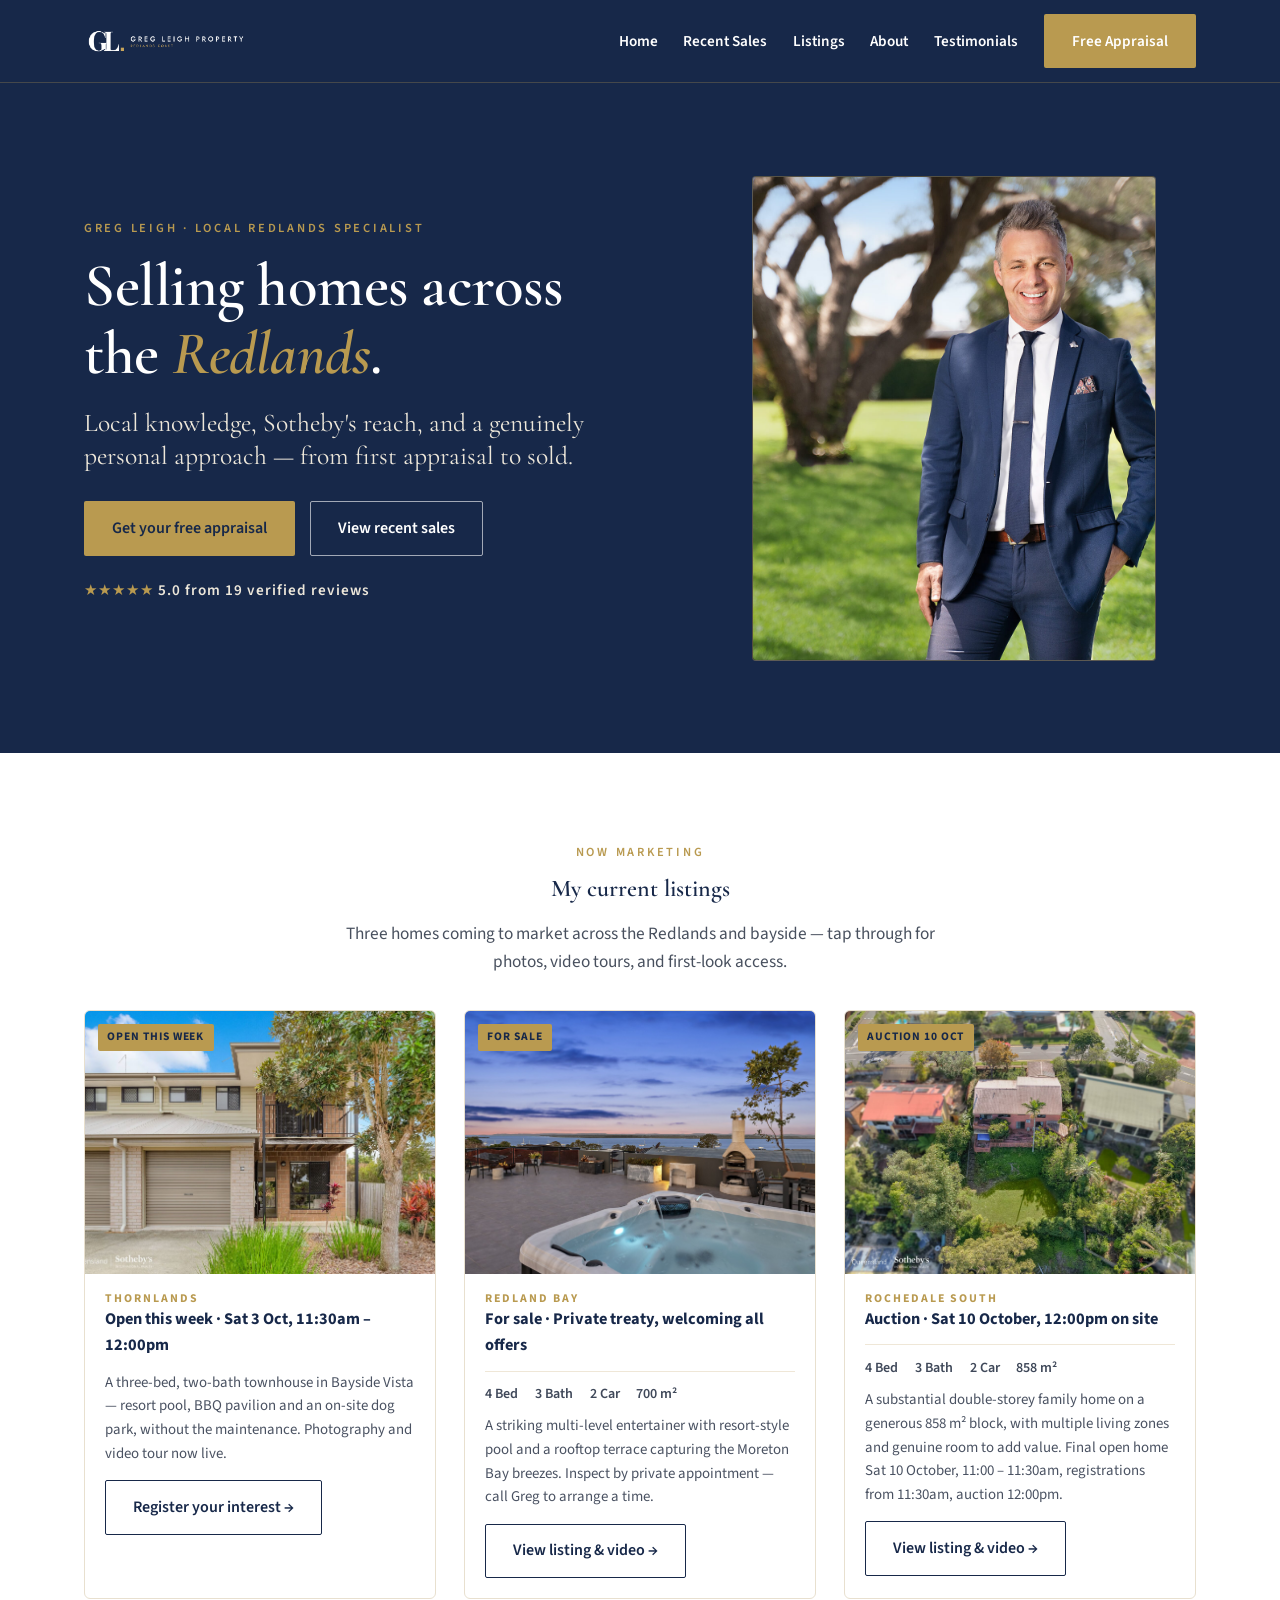
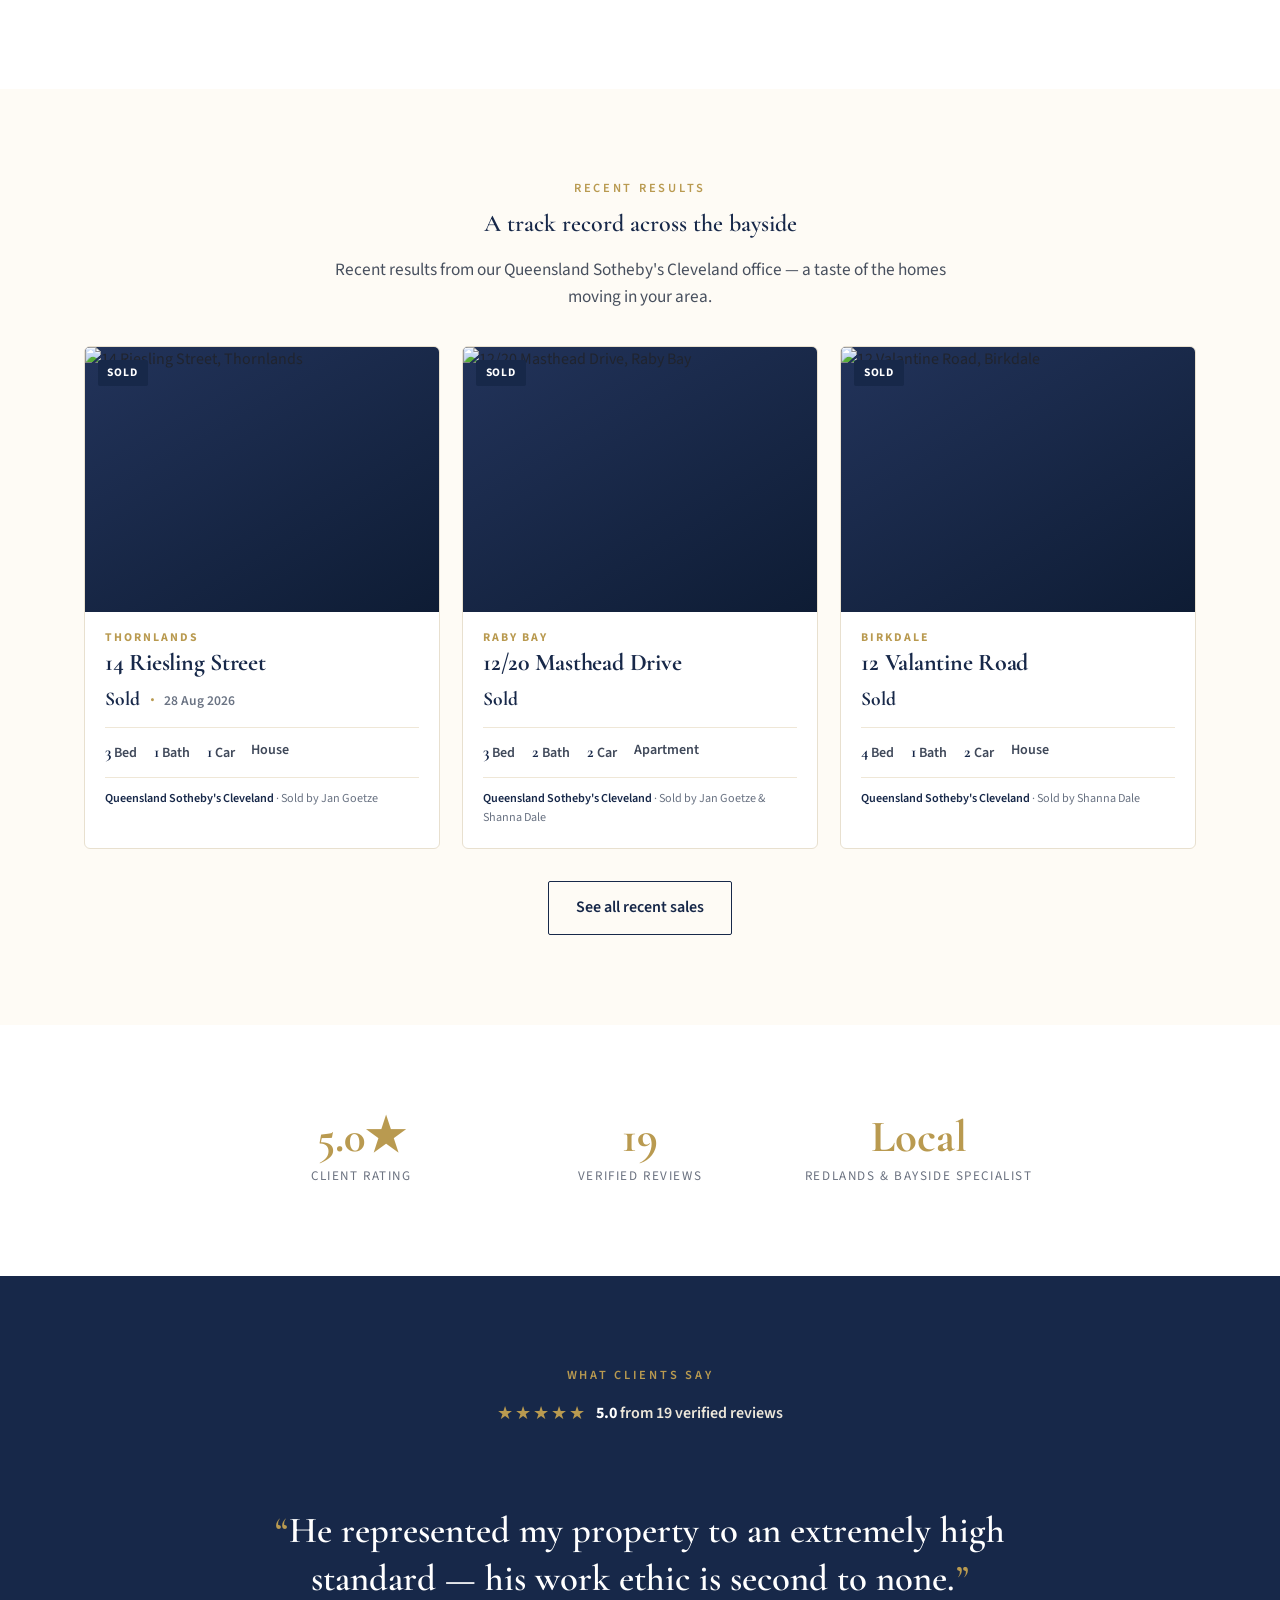
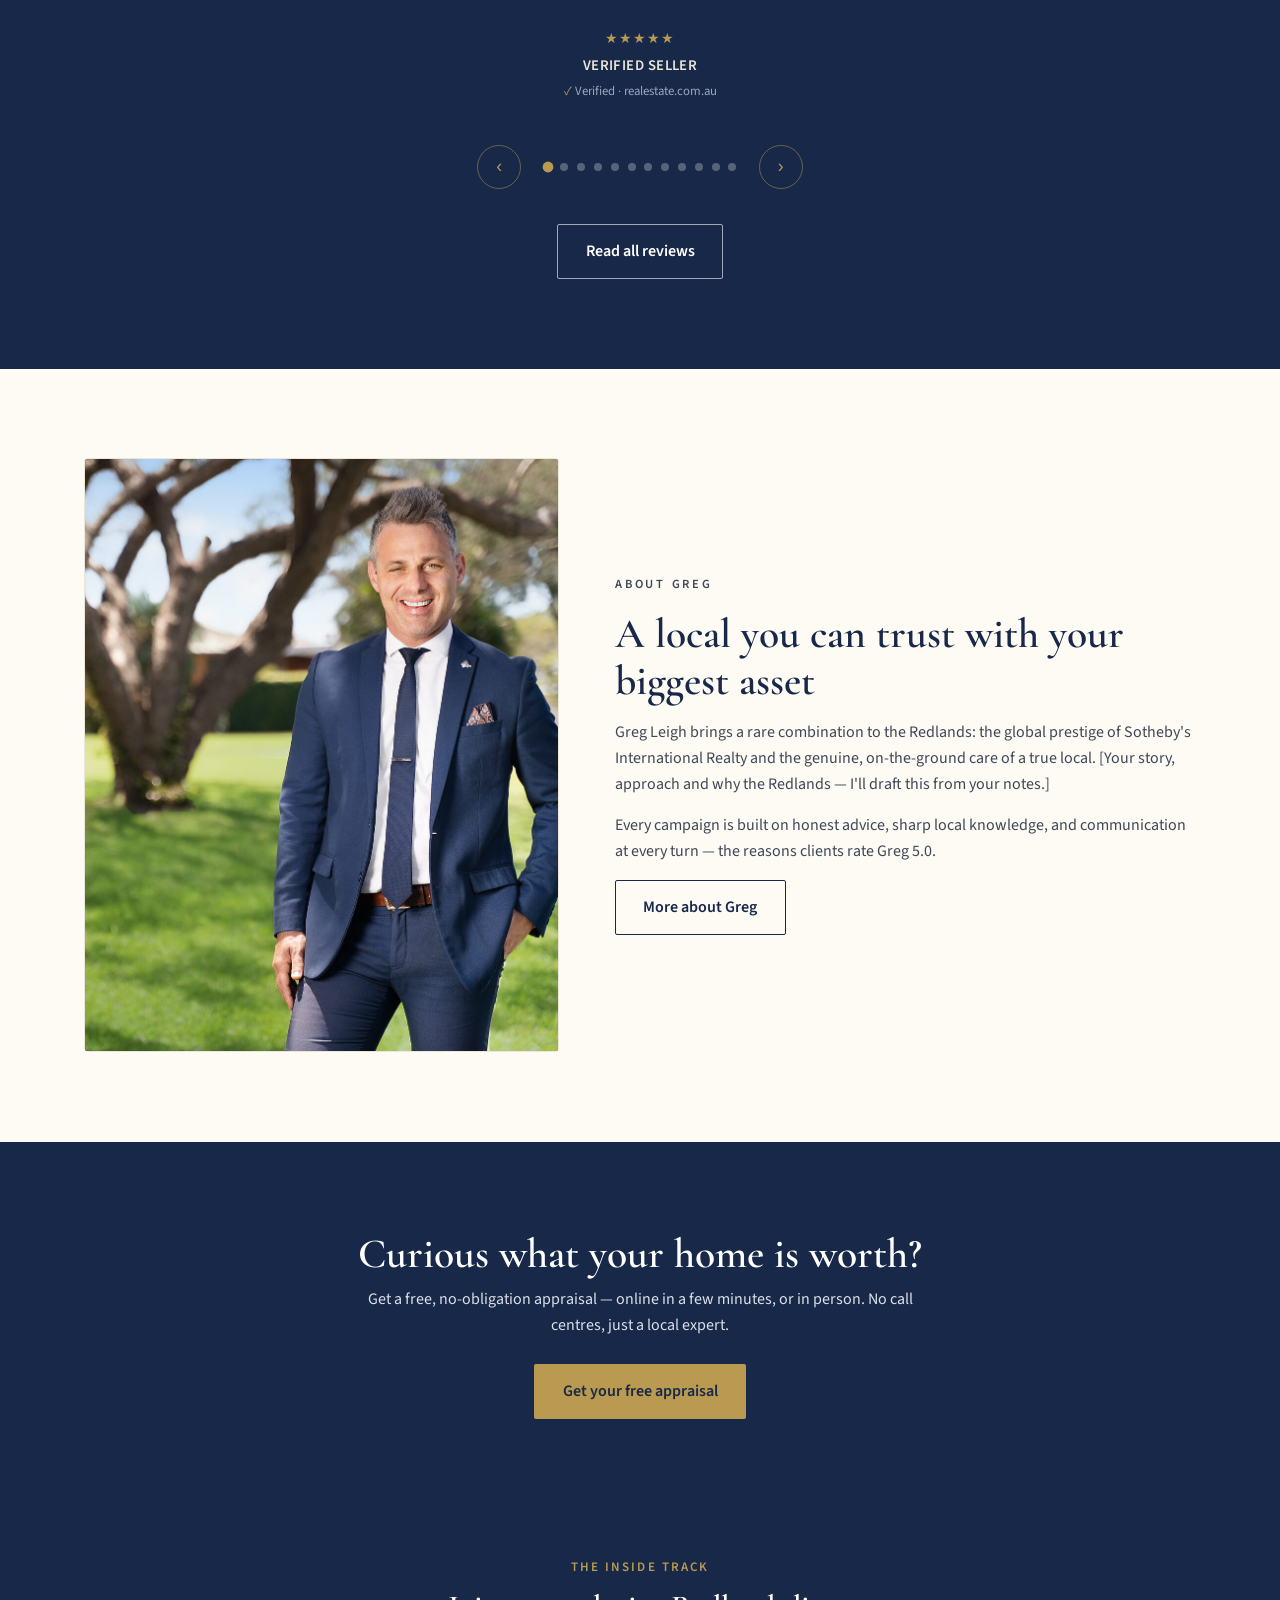
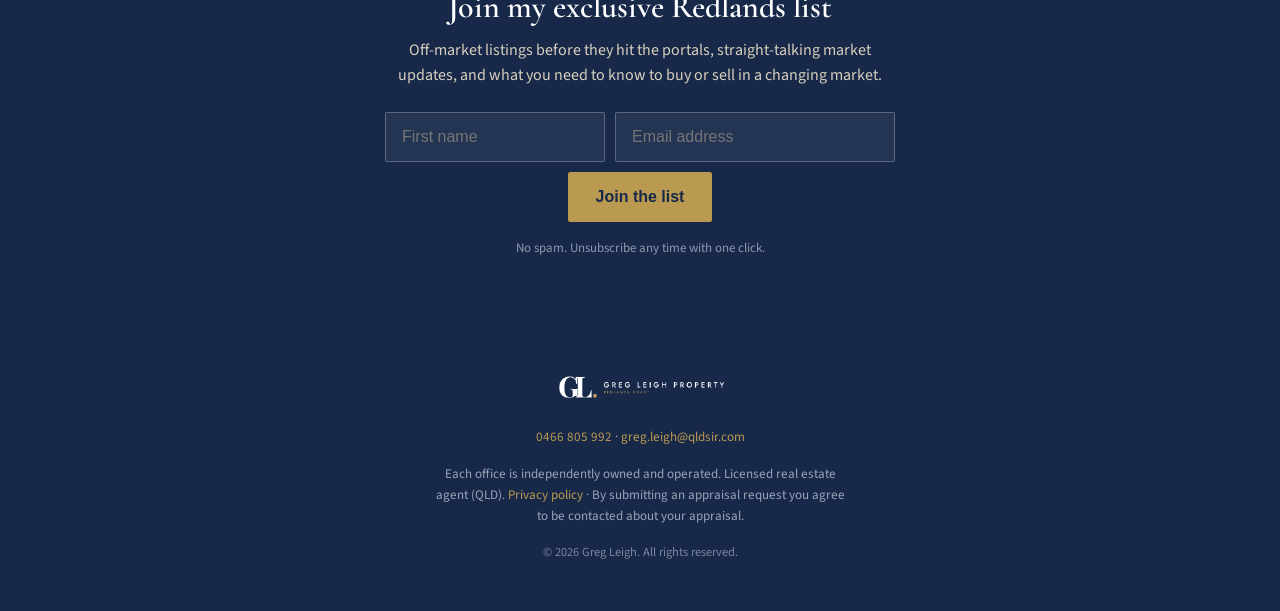
==== index.html @ 85fc78b4 "Elysium: drop past 3 Oct open, show final open Sat 10 Oct 11-11:30am Co-Authored-By: Claude Opus 5.5" ====
<!DOCTYPE html>
<html lang="en-AU">
<head>
  <meta charset="UTF-8" />
  <meta name="viewport" content="width=device-width, initial-scale=1.0" />
  <title>Greg Leigh — Queensland Sotheby's International Realty | Redlands</title>
  <meta name="description" content="Greg Leigh, your local Redlands property specialist with Queensland Sotheby's International Realty. Recent sales, client reviews, and a free property appraisal." />
  <link rel="preconnect" href="https://fonts.googleapis.com" />
  <link rel="preconnect" href="https://fonts.gstatic.com" crossorigin />
  <link href="https://fonts.googleapis.com/css2?family=Cormorant+Garamond:wght@500;600;700&family=Source+Sans+3:wght@400;500;600;700&display=swap" rel="stylesheet" />
  <link rel="icon" type="image/png" sizes="32x32" href="assets/brand/favicon-32.png" />
  <link rel="apple-touch-icon" href="assets/brand/apple-touch-icon.png" />
  <link rel="stylesheet" href="assets/styles.css" />
<!-- === tier1:start (managed) === -->
  <link rel="canonical" href="https://gregleighproperty.com.au/" />
  <meta property="og:site_name" content="Greg Leigh — Queensland Sotheby's International Realty" />
  <meta property="og:locale" content="en_AU" />
  <meta property="og:type" content="website" />
  <meta property="og:url" content="https://gregleighproperty.com.au/" />
  <meta property="og:title" content="Greg Leigh — Queensland Sotheby's International Realty | Redlands" />
  <meta property="og:description" content="Greg Leigh, your local Redlands property specialist with Queensland Sotheby's International Realty. Recent sales, client reviews, and a free property appraisal." />
  <meta property="og:image" content="https://gregleighproperty.com.au/assets/brand/og-share.jpg" />
  <meta property="og:image:width" content="1200" />
  <meta property="og:image:height" content="630" />
  <meta name="twitter:card" content="summary_large_image" />
  <meta name="twitter:title" content="Greg Leigh — Queensland Sotheby's International Realty | Redlands" />
  <meta name="twitter:description" content="Greg Leigh, your local Redlands property specialist with Queensland Sotheby's International Realty. Recent sales, client reviews, and a free property appraisal." />
  <meta name="twitter:image" content="https://gregleighproperty.com.au/assets/brand/og-share.jpg" />
  <script type="application/ld+json">
{
  "@context": "https://schema.org",
  "@type": "RealEstateAgent",
  "@id": "https://gregleighproperty.com.au/#agent",
  "name": "Greg Leigh",
  "description": "Licensed real estate agent with Queensland Sotheby's International Realty, selling homes across the Redlands.",
  "url": "https://gregleighproperty.com.au/",
  "image": "https://gregleighproperty.com.au/assets/brand/og-share.jpg",
  "telephone": "+61466805992",
  "email": "greg.leigh@qldsir.com",
  "priceRange": "$$$",
  "areaServed": [
    {
      "@type": "City",
      "name": "Cleveland"
    },
    {
      "@type": "City",
      "name": "Thornlands"
    },
    {
      "@type": "City",
      "name": "Victoria Point"
    },
    {
      "@type": "City",
      "name": "Redland Bay"
    },
    {
      "@type": "City",
      "name": "Capalaba"
    },
    {
      "@type": "City",
      "name": "Alexandra Hills"
    },
    {
      "@type": "City",
      "name": "Birkdale"
    },
    {
      "@type": "City",
      "name": "Wellington Point"
    },
    {
      "@type": "City",
      "name": "Ormiston"
    },
    {
      "@type": "City",
      "name": "Thorneside"
    },
    {
      "@type": "City",
      "name": "Sheldon"
    },
    {
      "@type": "City",
      "name": "Mount Cotton"
    }
  ],
  "address": {
    "@type": "PostalAddress",
    "addressLocality": "Cleveland",
    "addressRegion": "QLD",
    "addressCountry": "AU"
  },
  "parentOrganization": {
    "@type": "Organization",
    "name": "Queensland Sotheby's International Realty"
  },
  "makesOffer": [
    {
      "@type": "Offer",
      "itemOffered": {
        "@type": "Service",
        "name": "Property appraisal"
      }
    },
    {
      "@type": "Offer",
      "itemOffered": {
        "@type": "Service",
        "name": "Home valuation"
      }
    },
    {
      "@type": "Offer",
      "itemOffered": {
        "@type": "Service",
        "name": "Selling by private treaty"
      }
    },
    {
      "@type": "Offer",
      "itemOffered": {
        "@type": "Service",
        "name": "Auction campaigns"
      }
    },
    {
      "@type": "Offer",
      "itemOffered": {
        "@type": "Service",
        "name": "Off-market sales"
      }
    },
    {
      "@type": "Offer",
      "itemOffered": {
        "@type": "Service",
        "name": "Investor and tenanted property sales"
      }
    }
  ],
  "sameAs": [
    "https://redlandshomevalue.com.au/"
  ]
}
  </script>
  <script type="application/ld+json">
{
  "@context": "https://schema.org",
  "@type": "WebSite",
  "url": "https://gregleighproperty.com.au/",
  "name": "Greg Leigh — Queensland Sotheby's International Realty",
  "publisher": {
    "@id": "https://gregleighproperty.com.au/#agent"
  }
}
  </script>
  <script src="/assets/tracking.js" defer></script>
<!-- === tier1:end === -->
</head>
<body>

  <!-- HEADER -->
  <header class="site-header">
    <nav class="nav">
      <a class="nav__logo" href="index.html" aria-label="Greg Leigh — Queensland Sotheby's International Realty">
        <img src="assets/brand/gl-logo-full-rev.png" alt="Greg Leigh — Redlands Coast Real Estate" style="height:60px;width:auto;display:block" />
      </a>
      <button class="nav__toggle" aria-label="Menu"><span></span><span></span><span></span></button>
      <div class="nav__links" id="nav-links">
        <a class="link" href="index.html">Home</a>
        <a class="link" href="sales.html">Recent Sales</a>
        <a class="link" href="listings.html">Listings</a>
        <a class="link" href="about.html">About</a>
        <a class="link" href="testimonials.html">Testimonials</a>
        <a class="btn btn--gold" href="https://redlandshomevalue.com.au">Free Appraisal</a>
      </div>
    </nav>
  </header>

  <!-- HERO -->
  <section class="hero">
    <div class="hero__inner">
      <div>
        <p class="eyebrow">Greg Leigh · Local Redlands Specialist</p>
        <h1>Selling homes across the <em>Redlands</em>.</h1>
        <p class="hero__sub">Local knowledge, Sotheby's reach, and a genuinely personal approach — from first appraisal to sold.</p>
        <div class="hero__cta">
          <a class="btn btn--gold" href="https://redlandshomevalue.com.au">Get your free appraisal</a>
          <a class="btn btn--ghost" href="sales.html">View recent sales</a>
        </div>
        <p class="hero__stars">★★★★★ <b>5.0 from 19 verified reviews</b></p>
      </div>
      <figure class="hero__figure">
        <img src="assets/greg-portrait.jpg" alt="Greg Leigh, Redlands property specialist"
          onerror="this.parentNode.innerHTML='<div class=&quot;card__ph&quot;>Add assets/greg-portrait.jpg</div>'" />
      </figure>
    </div>
  </section>

  <!-- NOW MARKETING (Greg's own current listings) -->
  <section class="section section--white">
    <div class="wrap center">
      <p class="eyebrow">Now marketing</p>
      <h2>My current listings</h2>
      <p class="lead">Three homes coming to market across the Redlands and bayside — tap through for photos, video tours, and first-look access.</p>
    </div>
    <div class="wrap" style="margin-top:2.2rem">
      <div class="grid grid--3">
        <article class="card">
          <a class="card__media" href="listings.html#freshwater">
            <span class="card__badge">Open This Week</span>
            <img src="assets/homes/freshwater/01.jpg" alt="80/47 Freshwater Street, Thornlands" loading="lazy" />
          </a>
          <div class="card__body">
            <div class="card__suburb">Thornlands</div>
            <div class="card__result">Open this week · Sat 3 Oct, 11:30am &ndash; 12:00pm</div>
            <p class="card__desc">A three-bed, two-bath townhouse in Bayside Vista — resort pool, BBQ pavilion and an on-site dog park, without the maintenance. Photography and video tour now live.</p>
            <a class="btn btn--outline" href="listings.html#freshwater" style="margin-top:.3rem">Register your interest →</a>
          </div>
        </article>
        <article class="card">
          <a class="card__media" href="listings.html#wilohurst">
            <span class="card__badge">For Sale</span>
            <img src="assets/homes/wilohurst/17.jpg" alt="9 Wilohurst Drive, Redland Bay" loading="lazy" />
          </a>
          <div class="card__body">
            <div class="card__suburb">Redland Bay</div>
            <div class="card__result">For sale · Private treaty, welcoming all offers</div>
            <div class="card__meta"><span>4 Bed</span><span>3 Bath</span><span>2 Car</span><span>700 m²</span></div>
            <p class="card__desc">A striking multi-level entertainer with resort-style pool and a rooftop terrace capturing the Moreton Bay breezes. Inspect by private appointment &mdash; call Greg to arrange a time.</p>
            <a class="btn btn--outline" href="listings.html#wilohurst" style="margin-top:.3rem">View listing &amp; video →</a>
          </div>
        </article>
        <article class="card">
          <a class="card__media" href="listings.html#elysium">
            <span class="card__badge">Auction 10 Oct</span>
            <img src="assets/homes/elysium/aerial-2.jpg" alt="17 Elysium Road, Rochedale South" loading="lazy" />
          </a>
          <div class="card__body">
            <div class="card__suburb">Rochedale South</div>
            <div class="card__result">Auction · Sat 10 October, 12:00pm on site</div>
            <div class="card__meta"><span>4 Bed</span><span>3 Bath</span><span>2 Car</span><span>858 m²</span></div>
            <p class="card__desc">A substantial double-storey family home on a generous 858 m² block, with multiple living zones and genuine room to add value. Final open home Sat 10 October, 11:00 &ndash; 11:30am, registrations from 11:30am, auction 12:00pm.</p>
            <a class="btn btn--outline" href="listings.html#elysium" style="margin-top:.3rem">View listing &amp; video →</a>
          </div>
        </article>
      </div>
    </div>
  </section>

  <!-- FEATURED SALES -->
  <section class="section section--cream">
    <div class="wrap center">
      <p class="eyebrow">Recent results</p>
      <h2>A track record across the bayside</h2>
      <p class="lead">Recent results from our Queensland Sotheby's Cleveland office — a taste of the homes moving in your area.</p>
    </div>
    <div class="wrap" style="margin-top:2.2rem">
      <div class="grid">
        <article class="card" data-suburb="Thornlands">
          <a class="card__media" href="https://cleveland.queenslandsothebysrealty.com/14-riesling-street-thornlands-qld-4164-4300" target="_blank" rel="noopener">
            <span class="card__badge card__badge--sold">Sold</span>
            <img src="https://qldsir.edge.pushcreative.com.au/4300/1920_4300p-3bg-1300bl2jjof4axgw.jpg.webp" alt="14 Riesling Street, Thornlands" loading="lazy" onerror="this.onerror=null;this.src=this.src.replace(/\/(?:1920|1800|1024|768)_/,'/160_')" />
          </a>
          <div class="card__body">
            <div class="card__suburb">Thornlands</div>
            <h3 class="card__addr">14 Riesling Street</h3>
            <div class="card__result"><span class="card__price">Sold</span><span class="card__dot">&middot;</span><span class="card__date">28 Aug 2026</span></div>
            <div class="card__meta"><span><b>3</b> Bed</span><span><b>1</b> Bath</span><span><b>1</b> Car</span><span>House</span></div>
            <div class="card__attr"><b>Queensland Sotheby's Cleveland</b> &middot; Sold by Jan Goetze</div>
          </div>
        </article>
        <article class="card" data-suburb="Raby Bay">
          <a class="card__media" href="https://cleveland.queenslandsothebysrealty.com/12-20-masthead-drive-raby-bay-qld-4163-4247" target="_blank" rel="noopener">
            <span class="card__badge card__badge--sold">Sold</span>
            <img src="https://qldsir.edge.pushcreative.com.au/4247/1800_4247p-39z-4ye91cbo1x174k60.jpg.webp" alt="12/20 Masthead Drive, Raby Bay" loading="lazy" onerror="this.onerror=null;this.src=this.src.replace(/\/(?:1920|1800|1024|768)_/,'/160_')" />
          </a>
          <div class="card__body">
            <div class="card__suburb">Raby Bay</div>
            <h3 class="card__addr">12/20 Masthead Drive</h3>
            <div class="card__result"><span class="card__price">Sold</span></div>
            <div class="card__meta"><span><b>3</b> Bed</span><span><b>2</b> Bath</span><span><b>2</b> Car</span><span>Apartment</span></div>
            <div class="card__attr"><b>Queensland Sotheby's Cleveland</b> &middot; Sold by Jan Goetze &amp; Shanna Dale</div>
          </div>
        </article>
        <article class="card" data-suburb="Birkdale">
          <a class="card__media" href="https://cleveland.queenslandsothebysrealty.com/12-valantine-road-birkdale-qld-4154-4245" target="_blank" rel="noopener">
            <span class="card__badge card__badge--sold">Sold</span>
            <img src="https://qldsir.edge.pushcreative.com.au/4245/1800_4245p-39x-3tdm2vjatcmlbprf.jpg.webp" alt="12 Valantine Road, Birkdale" loading="lazy" onerror="this.onerror=null;this.src=this.src.replace(/\/(?:1920|1800|1024|768)_/,'/160_')" />
          </a>
          <div class="card__body">
            <div class="card__suburb">Birkdale</div>
            <h3 class="card__addr">12 Valantine Road</h3>
            <div class="card__result"><span class="card__price">Sold</span></div>
            <div class="card__meta"><span><b>4</b> Bed</span><span><b>1</b> Bath</span><span><b>2</b> Car</span><span>House</span></div>
            <div class="card__attr"><b>Queensland Sotheby's Cleveland</b> &middot; Sold by Shanna Dale</div>
          </div>
        </article>
      </div>
      <div class="center" style="margin-top:2rem"><a class="btn btn--outline" href="sales.html">See all recent sales</a></div>
    </div>
  </section>

  <!-- STATS -->
  <section class="section section--white">
    <div class="wrap">
      <div class="stats">
        <div><div class="num">5.0★</div><div class="lbl">Client rating</div></div>
        <div><div class="num">19</div><div class="lbl">Verified reviews</div></div>
        <div><div class="num">Local</div><div class="lbl">Redlands &amp; bayside specialist</div></div>
      </div>
    </div>
  </section>

  <!-- TESTIMONIALS CAROUSEL -->
  <section class="section tsection" aria-label="Client testimonials">
    <div class="twrap wrap">
      <p class="eyebrow">What clients say</p>
      <div class="tbadge"><span class="stars">★★★★★</span><span class="score"><b>5.0</b> from 19 verified reviews</span></div>
      <div class="tstage" id="t-stage" aria-live="polite"></div>
      <div class="tnav">
        <button class="tarrow" id="t-prev" aria-label="Previous">&#8249;</button>
        <div class="tdots" id="t-dots"></div>
        <button class="tarrow" id="t-next" aria-label="Next">&#8250;</button>
      </div>
      <div class="center" style="margin-top:2.2rem"><a class="btn btn--ghost" href="testimonials.html">Read all reviews</a></div>
    </div>
  </section>

  <!-- ABOUT TEASER -->
  <section class="section section--cream">
    <div class="wrap about">
      <div class="about__img"><img src="assets/greg-portrait.jpg" alt="Greg Leigh"
        onerror="this.parentNode.innerHTML='<div class=&quot;card__ph&quot;>Add photo</div>'" /></div>
      <div>
        <p class="eyebrow">About Greg</p>
        <h2>A local you can trust with your biggest asset</h2>
        <p>Greg Leigh brings a rare combination to the Redlands: the global prestige of Sotheby's International Realty and the genuine, on-the-ground care of a true local. [Your story, approach and why the Redlands — I'll draft this from your notes.]</p>
        <p>Every campaign is built on honest advice, sharp local knowledge, and communication at every turn — the reasons clients rate Greg 5.0.</p>
        <a class="btn btn--outline" href="about.html">More about Greg</a>
      </div>
    </div>
  </section>

  <!-- CTA BAND -->
  <section class="section cta-band">
    <div class="wrap">
      <h2>Curious what your home is worth?</h2>
      <p>Get a free, no-obligation appraisal — online in a few minutes, or in person. No call centres, just a local expert.</p>
      <a class="btn btn--gold" href="https://redlandshomevalue.com.au">Get your free appraisal</a>
    </div>
  </section>

  <!-- NEWSLETTER SIGNUP — The Redlands Insider (posts to redlandshomevalue.com.au proxy) -->
<div style="background:#172849;padding:48px 24px;text-align:center;font-family:'Source Sans 3',-apple-system,'Segoe UI',sans-serif;">
  <p style="margin:0 0 12px;font-size:13px;font-weight:600;letter-spacing:.16em;text-transform:uppercase;color:#B99A50;">The inside track</p>
  <h2 style="margin:0 0 12px;font-family:'Cormorant Garamond',Georgia,serif;font-weight:600;font-size:32px;color:#ffffff;line-height:1.15;">Join my exclusive Redlands list</h2>
  <p style="margin:0 auto 24px;max-width:520px;font-size:16px;line-height:1.55;color:#D8D0BE;">Off-market listings before they hit the portals, straight-talking market updates, and what you need to know to buy or sell in a changing market.</p>
  <form id="glp-nl-form" novalidate style="display:flex;flex-wrap:wrap;gap:10px;justify-content:center;max-width:560px;margin:0 auto;">
    <input type="text" name="nl_first_name" placeholder="First name" autocomplete="given-name"
      style="flex:1 1 160px;max-width:220px;height:50px;padding:0 16px;border:1px solid rgba(255,255,255,.25);border-radius:2px;background:rgba(255,255,255,.06);color:#fff;font-size:16px;" />
    <input type="email" name="nl_email" placeholder="Email address" autocomplete="email" inputmode="email" required
      style="flex:1 1 220px;max-width:280px;height:50px;padding:0 16px;border:1px solid rgba(255,255,255,.25);border-radius:2px;background:rgba(255,255,255,.06);color:#fff;font-size:16px;" />
    <input type="text" name="company" tabindex="-1" autocomplete="off" aria-hidden="true" style="position:absolute;left:-9999px;" />
    <button type="submit"
      style="height:50px;padding:0 28px;border:none;border-radius:2px;background:#B99A50;color:#172849;font-weight:700;font-size:16px;cursor:pointer;">Join the list</button>
    <p id="glp-nl-msg" role="alert" hidden style="flex-basis:100%;margin:6px 0 0;font-size:14px;color:#F4C7C3;"></p>
  </form>
  <p style="margin:16px 0 0;font-size:13px;color:#8E97AC;">No spam. Unsubscribe any time with one click.</p>
</div>
<script>
(function () {
  var form = document.getElementById("glp-nl-form");
  if (!form) return;
  form.addEventListener("submit", function (e) {
    e.preventDefault();
    var email = (form.nl_email.value || "").trim();
    var msg = document.getElementById("glp-nl-msg");
    if (!/^[^@\s]+@[^@\s]+\.[^@\s]+$/.test(email)) {
      if (msg) { msg.textContent = "Please enter a valid email address."; msg.hidden = false; }
      return;
    }
    if (msg) msg.hidden = true;
    var btn = form.querySelector("button[type=submit]");
    if (btn) { btn.disabled = true; btn.textContent = "Joining…"; }
    fetch("https://redlandshomevalue.com.au/.netlify/functions/newsletter-subscribe", {
      method: "POST",
      headers: { "Content-Type": "application/json" },
      body: JSON.stringify({
        email: email,
        first_name: (form.nl_first_name.value || "").trim(),
        company: form.company ? form.company.value : ""
      })
    })
      .then(function (r) { if (!r.ok) throw new Error("HTTP " + r.status); })
      .then(function () {
        var done = document.createElement("p");
        done.style.cssText = "margin:8px 0 0;font-size:17px;font-weight:600;color:#B99A50;";
        done.innerHTML = "✓&nbsp; You’re in — check your inbox for a welcome note from Greg.";
        form.replaceWith(done);
      })
      .catch(function () {
        if (btn) { btn.disabled = false; btn.textContent = "Join the list"; }
        if (msg) { msg.textContent = "Sorry — that didn’t go through. Please try again in a moment."; msg.hidden = false; }
      });
  });
})();
</script>

  <!-- FOOTER -->
  <footer class="site-footer">
    <div class="footer__inner">
      <img src="assets/brand/gl-logo-full-rev.png" alt="Greg Leigh — Redlands Coast Real Estate" style="height:64px;width:auto;display:inline-block" />
      <p class="footer__fine"><a href="tel:+61466805992">0466 805 992</a> · <a href="mailto:greg.leigh@qldsir.com">greg.leigh@qldsir.com</a></p>
      <p class="footer__fine">Each office is independently owned and operated. Licensed real estate agent (QLD). <a href="https://redlandshomevalue.com.au/#privacy">Privacy policy</a> · By submitting an appraisal request you agree to be contacted about your appraisal.</p>
      <p class="footer__copy">&copy; <span id="year">2026</span> Greg Leigh. All rights reserved.</p>
    </div>
  </footer>

  <script src="assets/testimonials.js"></script>
  <script src="assets/site.js" defer></script>
</body>
</html>
---- assets/styles.css ----
/* =========================================================================
   Greg Leigh — Queensland Sotheby's International Realty (Cleveland/Redlands)
   Standalone agent site · shared styles. Brand-matched to the appraisal funnel.
   ========================================================================= */
:root{
  --navy:#172849; --navy-2:#0e1c34; --gold:#B99A50; --gold-d:#a4863f;
  --cream:#FEFBF5; --grey:#E2E3E5; --ink:#20242e; --mut:#6b7280; --white:#fff;
  --serif:"Cormorant Garamond",Georgia,"Times New Roman",serif;
  --sans:"Source Sans 3",-apple-system,BlinkMacSystemFont,"Segoe UI",Roboto,sans-serif;
  --max:1160px;
}
*,*::before,*::after{box-sizing:border-box}
html{scroll-behavior:smooth}
body{margin:0;font-family:var(--sans);color:var(--ink);background:var(--cream);line-height:1.6;-webkit-font-smoothing:antialiased}
img{max-width:100%;display:block}
a{color:inherit;text-decoration:none}
h1,h2,h3{font-family:var(--serif);font-weight:600;color:var(--navy);line-height:1.12;margin:0}
.wrap{max-width:var(--max);margin:0 auto;padding:0 1.5rem}
.eyebrow{font-family:var(--sans);color:var(--gold);font-weight:600;letter-spacing:.22em;text-transform:uppercase;font-size:.78rem;margin:0 0 .8rem}
.section{padding:clamp(3.5rem,7vw,6rem) 0}
.section--cream{background:var(--cream)}
.section--white{background:var(--white)}
.center{text-align:center}
.lead{color:#48505e;font-size:1.08rem;max-width:640px}
.center .lead{margin-left:auto;margin-right:auto}

/* ---- Buttons ---- */
.btn{display:inline-block;font-family:var(--sans);font-weight:600;font-size:1rem;padding:.85rem 1.7rem;border:1px solid transparent;border-radius:2px;cursor:pointer;transition:.18s}
.btn--gold{background:var(--gold);color:var(--navy)}
.btn--gold:hover{background:var(--gold-d);color:var(--white)}
.btn--ghost{background:transparent;border-color:rgba(255,255,255,.6);color:var(--white)}
.btn--ghost:hover{background:var(--white);color:var(--navy)}
.btn--navy{background:var(--navy);color:var(--white)}
.btn--navy:hover{background:var(--navy-2)}
.btn--outline{background:transparent;border-color:var(--navy);color:var(--navy)}
.btn--outline:hover{background:var(--navy);color:var(--white)}

/* ---- Header / nav ---- */
.site-header{position:sticky;top:0;z-index:50;background:var(--navy);border-bottom:1px solid rgba(185,154,80,.28)}
.nav{display:flex;align-items:center;justify-content:space-between;gap:1rem;max-width:var(--max);margin:0 auto;padding:.7rem 1.5rem}
.nav__logo img{height:60px;width:auto;display:block}
.nav__logo .logo-fallback{font-family:var(--serif);font-weight:700;color:#fff;font-size:1.15rem;letter-spacing:.02em}
.nav__links{display:flex;align-items:center;gap:1.6rem}
.nav__links a{font-weight:600;font-size:.95rem;color:#fff;position:relative}
.nav__links a.link:hover{color:var(--gold)}
.nav__links a.link::after{content:"";position:absolute;left:0;bottom:-4px;width:0;height:1.5px;background:var(--gold);transition:width .2s}
.nav__links a.link:hover::after{width:100%}
.nav__toggle{display:none;background:none;border:0;cursor:pointer;padding:.4rem}
.nav__toggle span{display:block;width:24px;height:2px;background:#fff;margin:5px 0;transition:.25s}
@media(max-width:860px){
  .nav__links{position:fixed;inset:60px 0 auto 0;flex-direction:column;gap:0;background:var(--navy);border-bottom:1px solid rgba(185,154,80,.28);
    padding:.5rem 1.5rem 1.2rem;transform:translateY(-130%);transition:transform .3s;box-shadow:0 12px 24px rgba(0,0,0,.25)}
  .nav__links.is-open{transform:none}
  .nav__links a{width:100%;padding:.85rem 0;border-bottom:1px solid rgba(255,255,255,.12)}
  .nav__links .btn{margin-top:.7rem;text-align:center}
  .nav__toggle{display:block}
}

/* ---- Trust strip ---- */
.trust{background:var(--cream);border-bottom:1px solid #ece6d8}
.trust__inner{max-width:var(--max);margin:0 auto;padding:1.1rem 1.5rem;display:flex;align-items:center;justify-content:center;gap:1.6rem;flex-wrap:wrap;text-align:center}
.trust__agent{display:flex;align-items:center;gap:.7rem}
.trust__avatar{width:48px;height:48px;border-radius:50%;object-fit:cover;border:1px solid #e0d9c9}
.trust__name{font-family:var(--serif);font-weight:700;color:var(--navy);font-size:1.05rem;margin:0;line-height:1.1}
.trust__role{font-size:.82rem;color:var(--mut);margin:0}
.trust__divider{width:1px;height:34px;background:#e0d9c9}
@media(max-width:640px){.trust__divider{display:none}}
.trust__badge-text{font-family:var(--serif);color:var(--navy);font-weight:600;line-height:1.12}
.trust__badge-text .ql{font-family:var(--sans);font-size:.6rem;letter-spacing:.22em;text-transform:uppercase;color:var(--gold);display:block}
.trust__badge-text .sb{font-size:1.3rem}
.trust__badge-text .ir{font-family:var(--sans);font-size:.56rem;letter-spacing:.24em;text-transform:uppercase;color:var(--gold);display:block}
.trust__stat-num{font-size:.9rem;color:var(--navy);font-weight:600;margin:0;max-width:260px}
.trust__stat-label{font-size:.78rem;color:var(--mut);margin:.2rem 0 0}

/* ---- Hero ---- */
.hero{position:relative;background:var(--navy);color:var(--white);overflow:hidden}
.hero__inner{position:relative;z-index:2;max-width:var(--max);margin:0 auto;padding:clamp(3rem,6vw,5.5rem) 1.5rem;
  display:grid;grid-template-columns:1.05fr .9fr;gap:clamp(2rem,5vw,4.5rem);align-items:center}
.hero h1{color:var(--white);font-size:clamp(2.3rem,5vw,3.8rem);letter-spacing:-.5px;margin:0 0 1.1rem}
.hero h1 em{color:var(--gold);font-style:italic}
.hero__sub{font-family:var(--serif);font-size:clamp(1.2rem,2.4vw,1.6rem);color:#EDE7DA;margin:0 0 1.8rem;line-height:1.3}
.hero__cta{display:flex;gap:.9rem;flex-wrap:wrap;margin-bottom:1.4rem}
.hero__stars{color:var(--gold);font-size:.95rem;letter-spacing:1px}
.hero__stars b{color:#EDE7DA;font-weight:600;font-family:var(--sans)}
.hero__figure{border:1px solid rgba(185,154,80,.4);border-radius:4px;overflow:hidden;background:linear-gradient(160deg,#22335a,#0e1c34);aspect-ratio:5/6}
.hero__figure img{width:100%;height:100%;object-fit:cover;object-position:64% top}
.hero--page{text-align:center}
.hero--page .hero__inner{grid-template-columns:1fr;padding:clamp(2.6rem,5vw,4rem) 1.5rem;text-align:center}
.hero--page .hero__sub{margin-left:auto;margin-right:auto;max-width:620px}
@media(max-width:820px){.hero__inner{grid-template-columns:1fr;gap:2rem}.hero__figure{max-width:360px;margin:0 auto}}

/* ---- Stats bar ---- */
.stats{display:grid;grid-template-columns:repeat(3,1fr);gap:1rem;max-width:820px;margin:0 auto;text-align:center}
.stats .num{font-family:var(--serif);font-weight:700;color:var(--gold);font-size:clamp(2rem,4vw,2.8rem);line-height:1}
.stats .lbl{font-size:.82rem;letter-spacing:.12em;text-transform:uppercase;color:var(--mut);margin-top:.4rem}
@media(max-width:560px){.stats{grid-template-columns:1fr;gap:1.6rem}}

/* ---- Property grid + cards ---- */
.filters{display:flex;flex-wrap:wrap;gap:.5rem;justify-content:center;margin:0 0 2rem}
.chip{border:1px solid var(--grey);background:var(--white);color:var(--navy);border-radius:999px;padding:.4rem 1rem;font-weight:600;font-size:.88rem;cursor:pointer;transition:.18s}
.chip:hover{border-color:var(--gold)}
.chip.is-active{background:var(--navy);color:var(--white);border-color:var(--navy)}
.grid{display:grid;grid-template-columns:repeat(3,1fr);gap:1.4rem}
@media(max-width:860px){.grid{grid-template-columns:repeat(2,1fr)}}
@media(max-width:560px){.grid{grid-template-columns:1fr}}
.card{background:var(--white);border:1px solid #ece6d8;border-radius:6px;overflow:hidden;transition:box-shadow .2s,transform .05s}
.card:hover{box-shadow:0 14px 34px rgba(23,40,73,.12)}
.card__media{position:relative;aspect-ratio:4/3;background:linear-gradient(150deg,#22335a,#0e1c34);display:flex;align-items:center;justify-content:center}
.card__media img{width:100%;height:100%;object-fit:cover}
.card__ph{color:rgba(255,255,255,.5);font-family:var(--serif);font-size:1.1rem;letter-spacing:.02em;text-align:center;padding:1rem}
.card__ph small{display:block;font-family:var(--sans);font-size:.72rem;letter-spacing:.14em;text-transform:uppercase;margin-top:.4rem;color:rgba(185,154,80,.8)}
.card__badge{position:absolute;top:.8rem;left:.8rem;background:var(--gold);color:var(--navy);font-weight:700;font-size:.72rem;letter-spacing:.08em;text-transform:uppercase;padding:.25rem .6rem;border-radius:2px}
.card__badge--sold{background:var(--navy);color:var(--white)}
.card__badge--soon{background:var(--navy);color:var(--gold);border:1px solid var(--gold)}
.card__body{padding:1.1rem 1.2rem 1.3rem}
.card__suburb{font-family:var(--serif);font-weight:700;font-size:1.3rem;color:var(--navy);line-height:1.1}
.card__result{color:var(--gold);font-weight:700;font-size:1rem;margin:.35rem 0 .5rem}
.card__meta{display:flex;gap:1rem;color:var(--mut);font-size:.9rem;font-weight:600;border-top:1px solid #f0eadd;padding-top:.6rem;margin-top:.2rem;flex-wrap:wrap}
.card__meta span{white-space:nowrap}
.card__desc{color:#4a5262;font-size:.93rem;margin:.55rem 0 .6rem}
.card__attr{font-size:.78rem;color:var(--mut);border-top:1px solid #f0eadd;padding-top:.6rem}
.card__attr b{color:var(--navy)}

/* ---- CTA band ---- */
.cta-band{background:var(--navy);color:var(--white);text-align:center}
.cta-band h2{color:var(--white);font-size:clamp(1.8rem,3.8vw,2.6rem);margin-bottom:.6rem}
.cta-band p{color:#DCE0E8;max-width:560px;margin:0 auto 1.6rem}

/* ---- About ---- */
.about{display:grid;grid-template-columns:.9fr 1.1fr;gap:clamp(2rem,5vw,3.5rem);align-items:center}
.about__img{border-radius:4px;overflow:hidden;border:1px solid #ece6d8;aspect-ratio:4/5;background:linear-gradient(160deg,#22335a,#0e1c34)}
.about__img img{width:100%;height:100%;object-fit:cover;object-position:64% top}
.about h2{font-size:clamp(1.9rem,4vw,2.6rem);margin-bottom:1rem}
.about p{margin:0 0 1rem;color:#3f4756}
.about .sig{font-family:var(--serif);font-size:1.5rem;color:var(--navy);margin-top:.4rem}
@media(max-width:760px){.about{grid-template-columns:1fr}.about__img{max-width:340px}}

/* ---- Testimonials carousel ---- */
.tsection{background:var(--navy);color:var(--white)}
.twrap{max-width:920px;margin:0 auto;text-align:center;position:relative}
.tbadge{display:inline-flex;align-items:center;gap:.6rem;margin-bottom:2.4rem}
.tbadge .stars{color:var(--gold);font-size:1.15rem;letter-spacing:2px}
.tbadge .score{font-weight:600;color:#EDE7DA}.tbadge .score b{color:var(--white)}
.tstage{position:relative;min-height:240px}
@media(max-width:640px){.tstage{min-height:320px}}
.tslide{position:absolute;inset:0;display:flex;flex-direction:column;justify-content:center;align-items:center;opacity:0;transform:translateY(10px);transition:opacity .6s,transform .6s;pointer-events:none;padding:0 clamp(0px,4vw,3rem)}
.tslide.is-active{opacity:1;transform:none;pointer-events:auto}
.tquote{font-family:var(--serif);font-weight:600;font-size:clamp(1.5rem,3.3vw,2.3rem);line-height:1.32;color:var(--white);margin-bottom:1.5rem}
.tquote::before{content:"\201C";color:var(--gold);margin-right:.05em}
.tquote::after{content:"\201D";color:var(--gold);margin-left:.02em}
.tmeta .role{display:block;font-weight:600;font-size:.92rem;letter-spacing:.03em;color:#EDE7DA;text-transform:uppercase}
.tmeta .src{font-size:.8rem;color:#9AA6BC}.tmeta .src .tick{color:var(--gold)}
.tmeta .ministars{color:var(--gold);font-size:.85rem;letter-spacing:1px;display:block;margin-bottom:.3rem}
.tnav{display:flex;align-items:center;justify-content:center;gap:1.4rem;margin-top:2.4rem}
.tarrow{width:44px;height:44px;border-radius:50%;border:1px solid rgba(185,154,80,.5);background:transparent;color:var(--gold);font-size:1.1rem;cursor:pointer;display:flex;align-items:center;justify-content:center;transition:.2s}
.tarrow:hover{background:var(--gold);color:var(--navy)}
.tdots{display:flex;gap:.55rem}
.tdot{width:8px;height:8px;border-radius:50%;background:rgba(255,255,255,.28);border:0;cursor:pointer;transition:.25s;padding:0}
.tdot.is-active{background:var(--gold);transform:scale(1.35)}

/* ---- Testimonials wall ---- */
.wall{columns:3 260px;column-gap:1.2rem}
.quote-card{break-inside:avoid;background:var(--white);border:1px solid #ece6d8;border-radius:6px;padding:1.2rem 1.3rem;margin:0 0 1.2rem}
.quote-card .qs{color:var(--gold);letter-spacing:1px;font-size:.85rem}
.quote-card p{font-family:var(--serif);font-size:1.18rem;line-height:1.4;color:var(--navy);margin:.4rem 0 .8rem}
.quote-card .who{font-size:.8rem;color:var(--mut);font-weight:600;text-transform:uppercase;letter-spacing:.04em}
.quote-card .who .tick{color:var(--gold)}

/* ---- Footer (matched to the landing page) ---- */
.site-footer{background:var(--navy);color:#cbd2df}
.footer__inner{max-width:var(--max);margin:0 auto;padding:3rem 1.5rem;text-align:center}
.footer__logo{height:44px;width:auto;margin:0 auto 1.25rem;opacity:.95}
.footer__agency{font-family:var(--serif);font-size:1.15rem;color:var(--white);margin:0 0 1rem}
.footer__fine{font-size:.82rem;line-height:1.6;max-width:60ch;margin:0 auto 1rem;color:#9aa4b8}
.footer__fine a,.footer__copy a{color:var(--gold);text-decoration:none}
.footer__copy{font-size:.78rem;color:#7c869c;margin:0}
.logo-fallback--rev{font-family:var(--serif);color:var(--white);font-weight:700;font-size:1.1rem}

/* =========================================================================
   Featured listings (Greg's own homes) — hero gallery + video + floorplan
   ========================================================================= */
.section--feature{padding-top:clamp(3rem,6vw,5rem);padding-bottom:clamp(2rem,4vw,3rem)}
.feature{display:grid;grid-template-columns:1.28fr .82fr;gap:clamp(1.4rem,3vw,2.6rem);align-items:stretch}
.feature + .feature{margin-top:clamp(2.6rem,5vw,4rem);padding-top:clamp(2.6rem,5vw,4rem);border-top:1px solid #ece6d8}
@media(max-width:900px){.feature{grid-template-columns:1fr;gap:1.3rem}}

/* media column */
.feature__media{min-width:0}
.feature__stage{position:relative;aspect-ratio:16/10;border-radius:8px;overflow:hidden;background:linear-gradient(150deg,#22335a,#0e1c34);box-shadow:0 18px 40px rgba(23,40,73,.14);cursor:zoom-in}
.feature__hero{width:100%;height:100%;object-fit:cover;transition:transform .5s ease,opacity .3s}
.feature__stage:hover .feature__hero{transform:scale(1.03)}
.feature__badge2{position:absolute;top:1rem;left:1rem;z-index:3;background:var(--gold);color:var(--navy);font-weight:700;font-size:.74rem;letter-spacing:.09em;text-transform:uppercase;padding:.4rem .8rem;border-radius:3px;box-shadow:0 4px 14px rgba(0,0,0,.22)}
.feature__badge2--soon{background:var(--navy);color:var(--gold);border:1px solid var(--gold)}
.feature__expand{position:absolute;top:1rem;right:1rem;z-index:3;width:40px;height:40px;border-radius:50%;border:0;background:rgba(14,28,52,.62);color:#fff;font-size:1.05rem;cursor:pointer;display:flex;align-items:center;justify-content:center;backdrop-filter:blur(4px);transition:.2s}
.feature__expand:hover{background:var(--gold);color:var(--navy)}
.feature__playpill{position:absolute;left:1rem;bottom:1rem;z-index:3;display:inline-flex;align-items:center;gap:.55rem;background:rgba(14,28,52,.72);color:#fff;border:1px solid rgba(185,154,80,.55);border-radius:999px;padding:.55rem 1.05rem;font-family:var(--sans);font-weight:600;font-size:.9rem;cursor:pointer;backdrop-filter:blur(4px);transition:.2s}
.feature__playpill:hover{background:var(--gold);color:var(--navy);border-color:var(--gold)}
.feature__playpill .ico{display:inline-flex;width:20px;height:20px;border-radius:50%;background:var(--gold);color:var(--navy);align-items:center;justify-content:center;font-size:.62rem;transition:.2s}
.feature__playpill:hover .ico{background:var(--navy);color:#fff}

/* thumbnail strip */
.feature__thumbs{display:flex;gap:.55rem;margin-top:.7rem;overflow-x:auto;padding-bottom:.3rem;scrollbar-width:thin}
.feature__thumbs::-webkit-scrollbar{height:6px}
.feature__thumbs::-webkit-scrollbar-thumb{background:#d9d2c2;border-radius:3px}
.thumb{position:relative;flex:0 0 auto;width:96px;height:66px;border-radius:5px;overflow:hidden;border:2px solid transparent;background:#0e1c34;cursor:pointer;padding:0}
.thumb img{width:100%;height:100%;object-fit:cover}
.thumb.is-active{border-color:var(--gold)}
.thumb__tag{position:absolute;left:0;right:0;bottom:0;background:rgba(14,28,52,.78);color:#fff;font-size:.6rem;font-weight:700;letter-spacing:.08em;text-transform:uppercase;text-align:center;padding:.15rem}
.thumb--video::after{content:"▶";position:absolute;inset:0;display:flex;align-items:center;justify-content:center;color:#fff;font-size:.9rem;text-shadow:0 1px 6px rgba(0,0,0,.6)}

/* info column */
.feature__info{display:flex;flex-direction:column;justify-content:center}
.feature__suburb{font-family:var(--sans);color:var(--gold);font-weight:600;letter-spacing:.16em;text-transform:uppercase;font-size:.8rem;margin-bottom:.35rem}
.feature__addr{font-family:var(--serif);font-weight:700;color:var(--navy);font-size:clamp(1.7rem,3.2vw,2.3rem);line-height:1.08;margin:0 0 .5rem}
.feature__status{color:var(--navy);font-weight:700;font-size:1.02rem;margin-bottom:.9rem}
.feature__status .dot{color:var(--gold);margin:0 .45rem}
.feature__specs{display:flex;flex-wrap:wrap;gap:.5rem;margin-bottom:1.1rem}
.spec{display:inline-flex;align-items:baseline;gap:.35rem;background:#fff;border:1px solid #ece6d8;border-radius:4px;padding:.42rem .7rem;font-weight:600;color:var(--navy);font-size:.92rem}
.spec b{font-family:var(--serif);font-size:1.05rem}
.spec span{color:var(--mut);font-weight:600;font-size:.78rem;letter-spacing:.03em}
.feature__desc{color:#434b5a;font-size:1rem;line-height:1.62;margin:0 0 1.3rem}
.feature__actions{display:flex;gap:.7rem;flex-wrap:wrap;margin-bottom:1.1rem}
.feature__attr{font-size:.82rem;color:var(--mut);border-top:1px solid #ece6d8;padding-top:.8rem}
.feature__attr b{color:var(--navy)}

/* =========================================================================
   Lightbox
   ========================================================================= */
.lightbox{position:fixed;inset:0;z-index:200;background:rgba(8,16,30,.94);display:none;align-items:center;justify-content:center;padding:clamp(1rem,4vw,3rem)}
.lightbox.is-open{display:flex}
.lb__stage{max-width:min(1200px,94vw);max-height:86vh;display:flex;align-items:center;justify-content:center}
.lb__stage img,.lb__stage video{max-width:100%;max-height:86vh;width:auto;height:auto;border-radius:6px;box-shadow:0 24px 60px rgba(0,0,0,.5);background:#000}
.lb__close{position:absolute;top:1.1rem;right:1.2rem;width:46px;height:46px;border-radius:50%;border:1px solid rgba(255,255,255,.3);background:rgba(255,255,255,.08);color:#fff;font-size:1.3rem;cursor:pointer;transition:.2s}
.lb__close:hover{background:var(--gold);color:var(--navy);border-color:var(--gold)}
.lb__nav{position:absolute;top:50%;transform:translateY(-50%);width:52px;height:52px;border-radius:50%;border:1px solid rgba(255,255,255,.3);background:rgba(255,255,255,.08);color:#fff;font-size:1.4rem;cursor:pointer;display:flex;align-items:center;justify-content:center;transition:.2s}
.lb__nav:hover{background:var(--gold);color:var(--navy);border-color:var(--gold)}
.lb__nav--prev{left:clamp(.6rem,3vw,2rem)}
.lb__nav--next{right:clamp(.6rem,3vw,2rem)}
.lb__caption{position:absolute;bottom:1.3rem;left:0;right:0;text-align:center;color:#e7ddc7;font-size:.86rem;letter-spacing:.04em}
.lb__caption .count{color:var(--gold);font-weight:700}
@media(max-width:640px){.lb__nav{width:42px;height:42px;font-size:1.1rem}.lb__close{top:.6rem;right:.6rem}}

/* Two-up card grid (home "Now marketing" section) */
.grid--2{grid-template-columns:repeat(2,1fr);max-width:880px;margin-left:auto;margin-right:auto}
.grid--3{display:grid;grid-template-columns:repeat(3,1fr);gap:clamp(1.1rem,2.2vw,1.8rem)}
@media(max-width:980px){.grid--3{grid-template-columns:1fr}}
.grid--2 .card__body .btn{margin-top:.6rem}
@media(max-width:640px){.grid--2{grid-template-columns:1fr}}

/* ---- Sold-card refresh: address-led hierarchy, warmer contrast ---- */
.card{border-color:#e8e0cf}
.card:hover{box-shadow:0 16px 38px rgba(23,40,73,.14);transform:translateY(-2px)}
.card__media{overflow:hidden}
.card__media img{transition:transform .5s ease}
.card:hover .card__media img{transform:scale(1.04)}
.card__body{padding:1.15rem 1.25rem 1.25rem}
.card__suburb{font-family:var(--sans);font-weight:700;font-size:.74rem;letter-spacing:.17em;
  text-transform:uppercase;color:var(--gold);line-height:1.2}
.card__addr{font-family:var(--serif);font-weight:700;font-size:1.5rem;color:var(--navy);
  line-height:1.14;margin:.28rem 0 .45rem;letter-spacing:-.01em}
.card__result{font-weight:700;font-size:1.02rem;color:var(--navy);margin:0 0 .75rem;
  display:flex;align-items:baseline;flex-wrap:wrap;gap:.1rem}
.card__price{font-family:var(--serif);font-size:1.22rem;font-weight:700;color:var(--navy)}
.card__dot{color:var(--gold);margin:0 .5rem;font-weight:700}
.card__date{font-weight:600;font-size:.85rem;color:#6a7383}
.card__meta{display:flex;gap:1.05rem;font-size:.88rem;font-weight:600;color:#3f4859;
  border-top:1px solid #efe7d7;padding-top:.7rem;margin-top:0;flex-wrap:wrap}
.card__meta b{font-family:var(--serif);font-size:1.02rem;color:var(--navy);font-weight:700}
.card__attr{font-size:.76rem;color:#6a7383;border-top:1px solid #efe7d7;padding-top:.65rem;margin-top:.75rem}
.card__attr b{color:var(--navy);font-weight:600}
.sales-note{max-width:820px;margin:2.2rem auto 0;font-size:.92rem;color:#4c5566;
  border-left:3px solid var(--gold);padding:.15rem 0 .15rem 1.1rem;line-height:1.65}
.sales-note b{color:var(--navy)}
.sales-note a{color:var(--navy);font-weight:700}
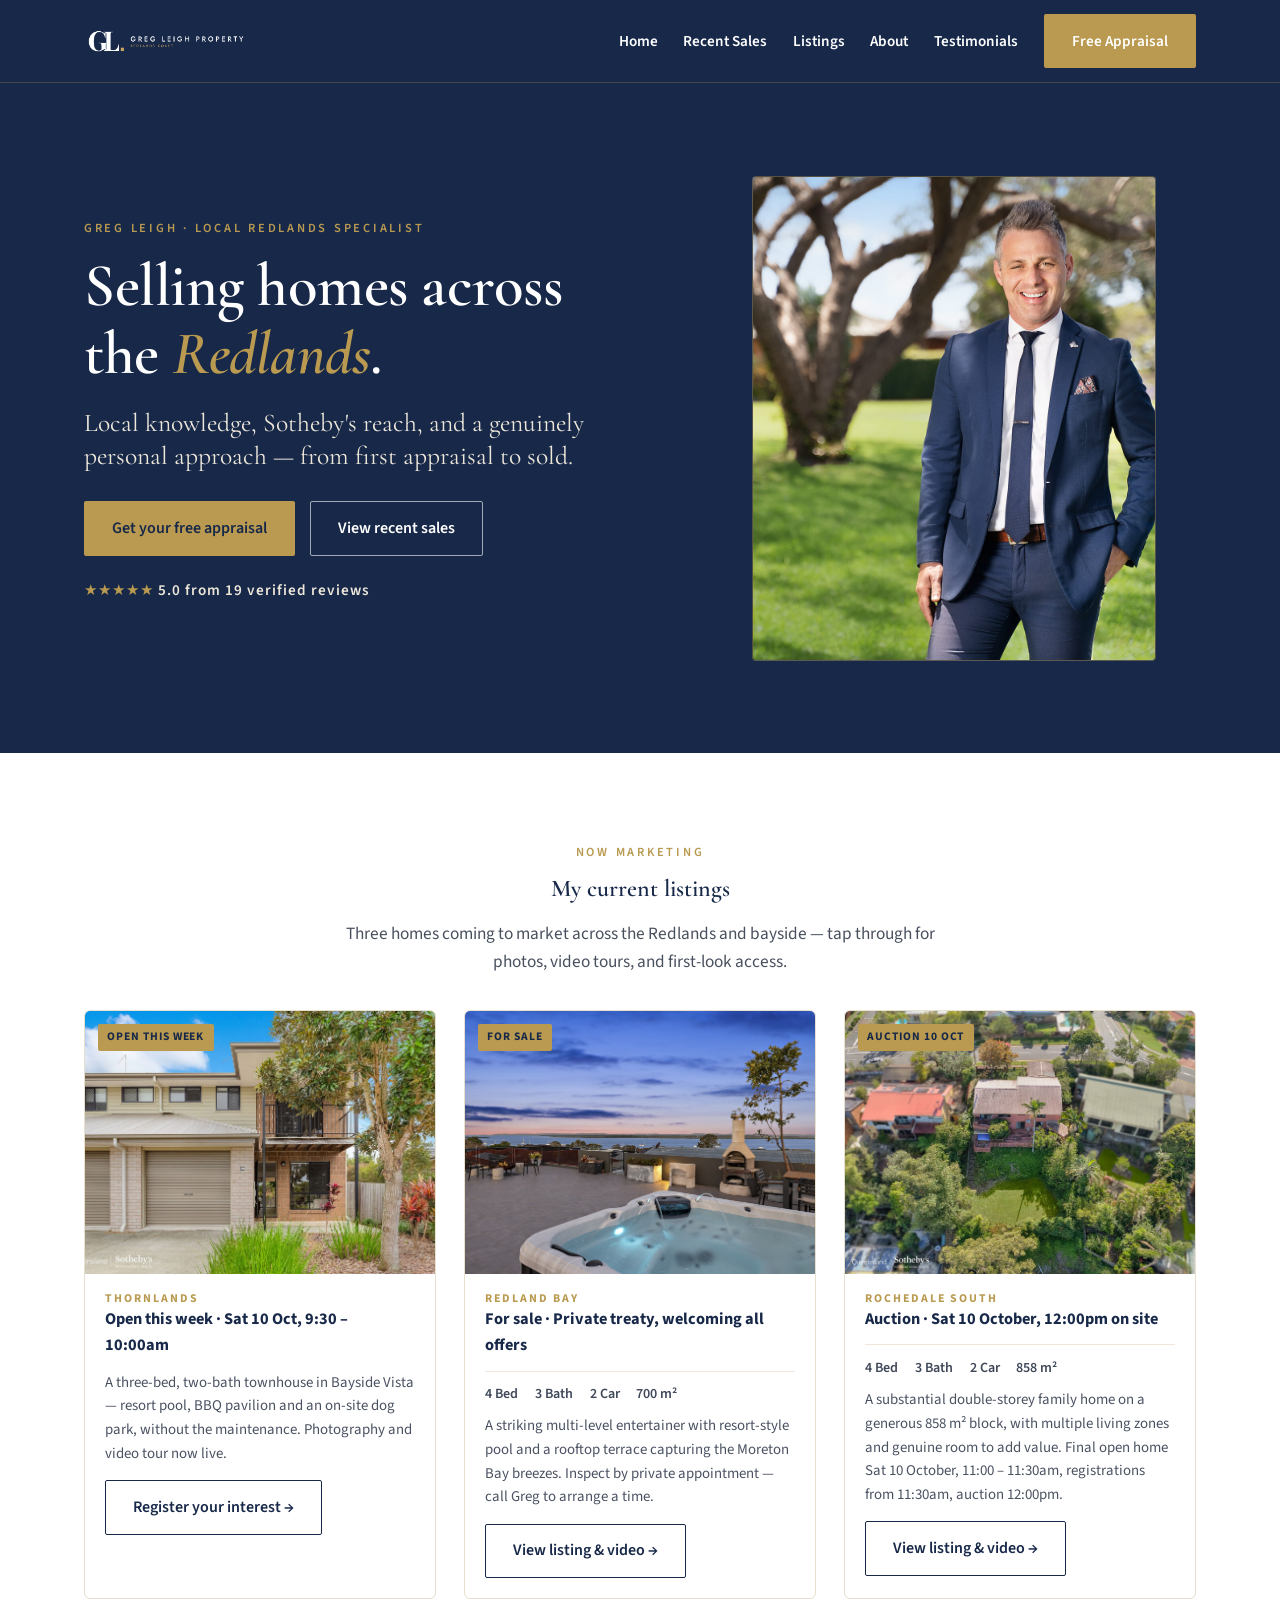
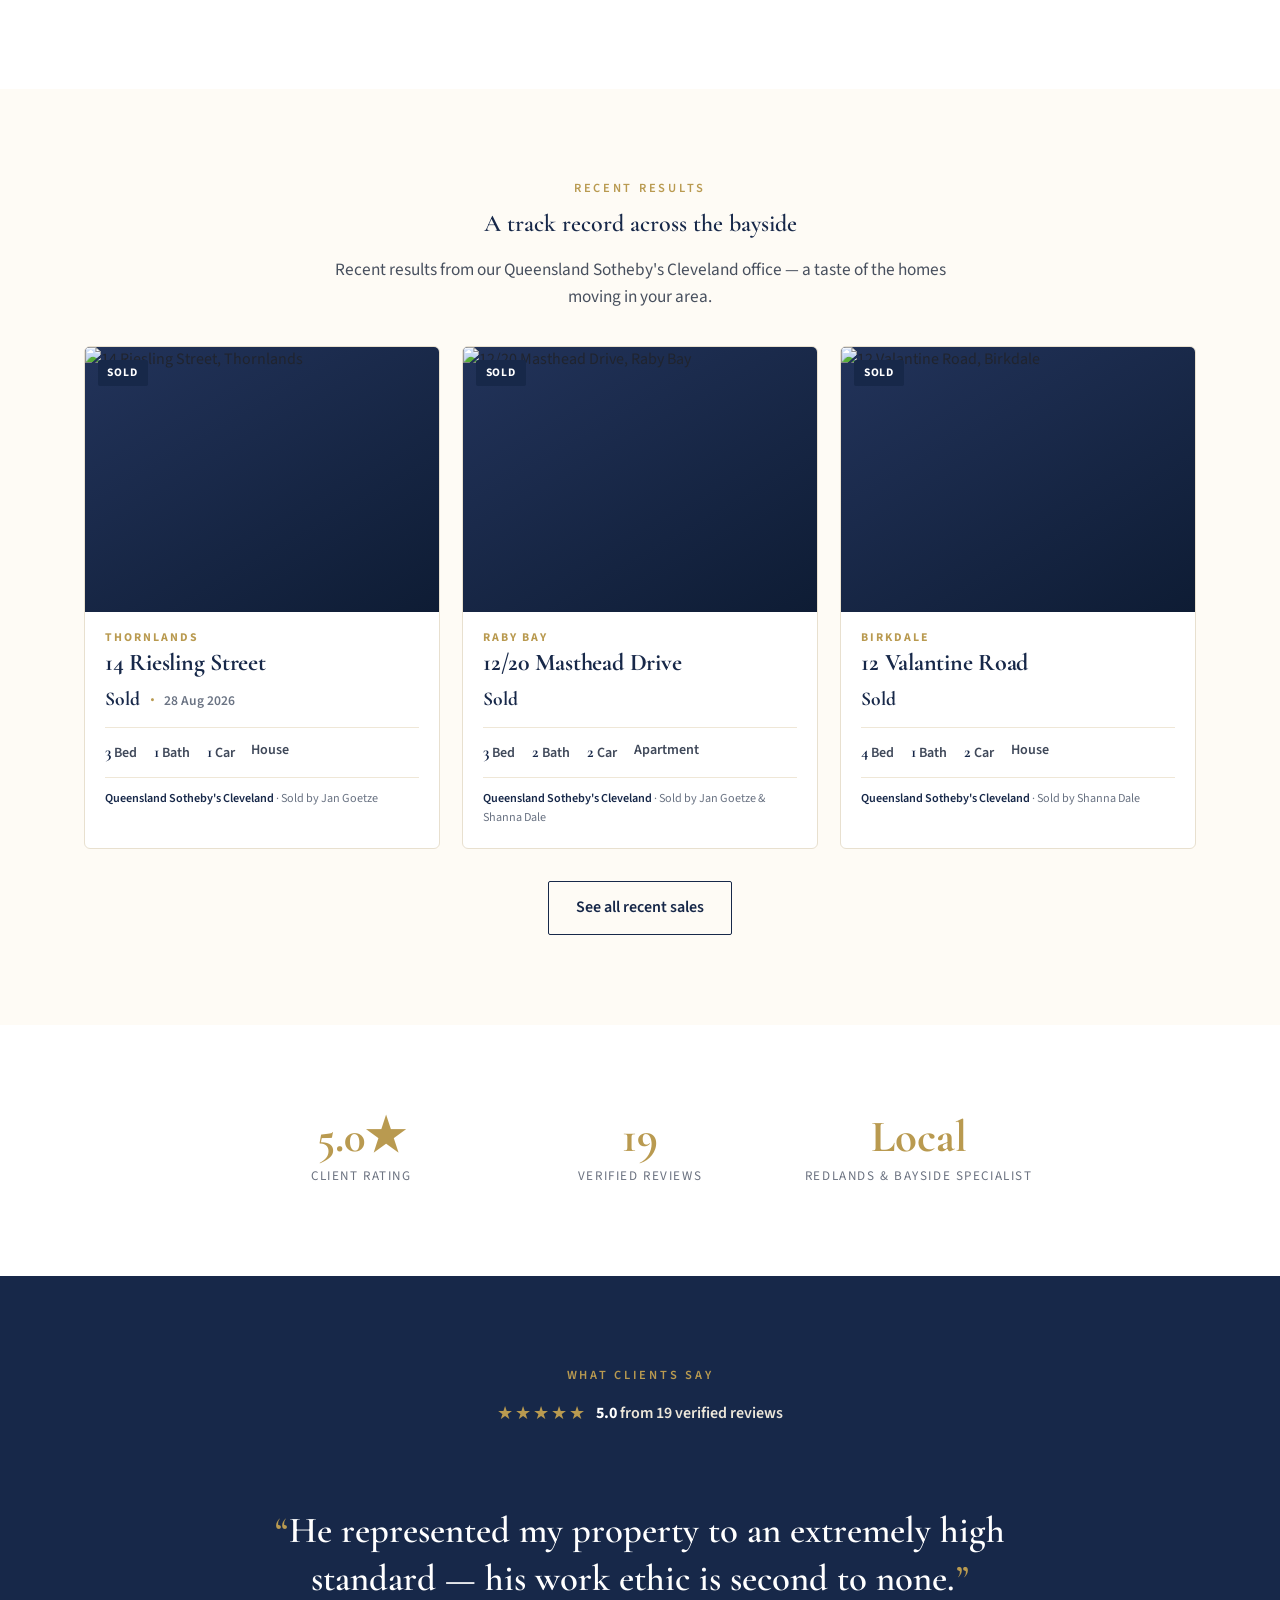
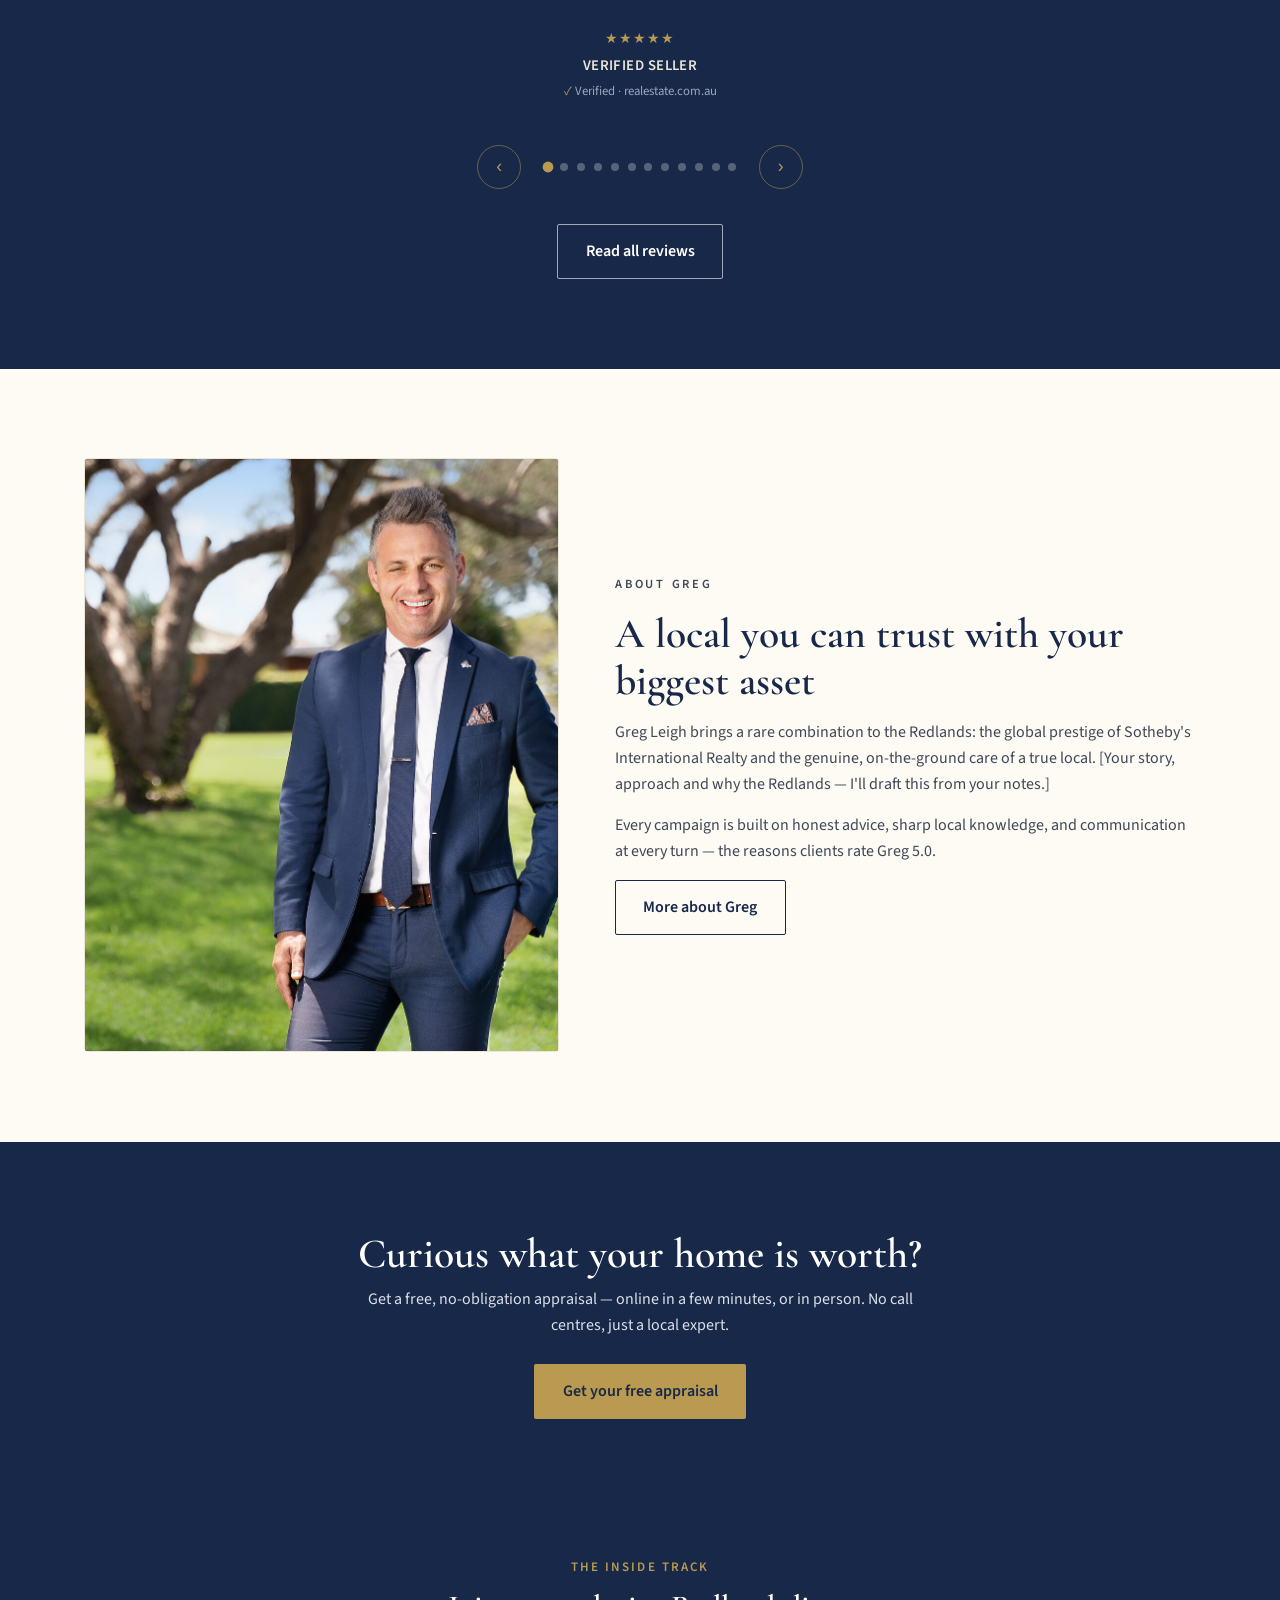
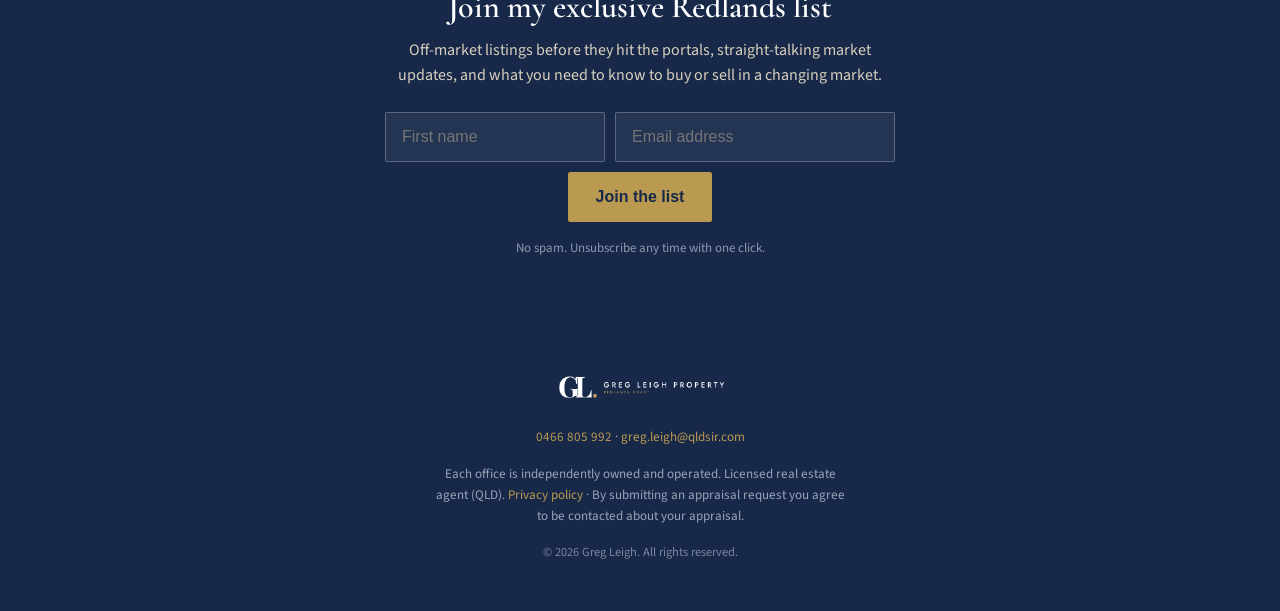
==== commit 8d8b2be4: "80/47 Freshwater: open home Sat 10 Oct 9:30-10:00am Co-Authored-By: Claude Opus 5.5 <noreply@anthrop" ====
--- a/index.html
+++ b/index.html
@@ -217,7 +217,7 @@
           </a>
           <div class="card__body">
             <div class="card__suburb">Thornlands</div>
-            <div class="card__result">Open this week · Sat 3 Oct, 11:30am &ndash; 12:00pm</div>
+            <div class="card__result">Open this week · Sat 10 Oct, 9:30 &ndash; 10:00am</div>
             <p class="card__desc">A three-bed, two-bath townhouse in Bayside Vista — resort pool, BBQ pavilion and an on-site dog park, without the maintenance. Photography and video tour now live.</p>
             <a class="btn btn--outline" href="listings.html#freshwater" style="margin-top:.3rem">Register your interest →</a>
           </div>
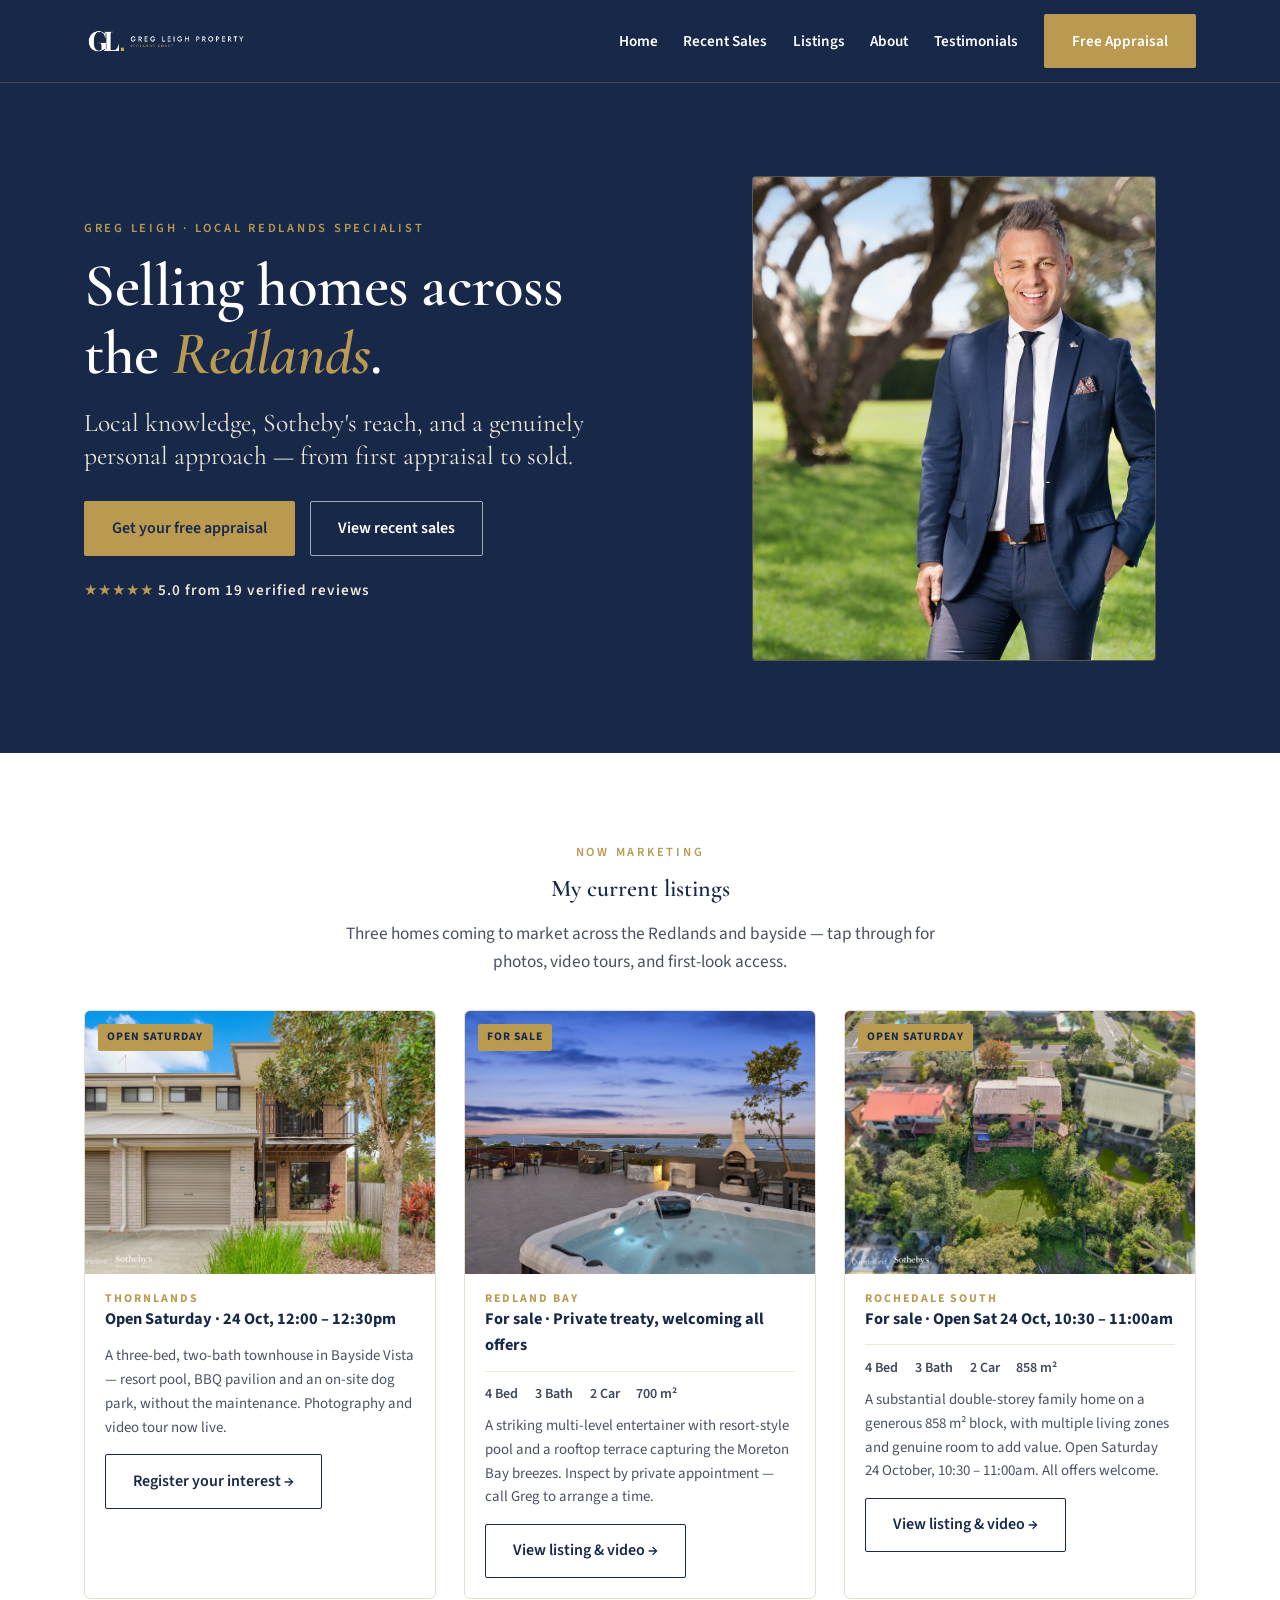
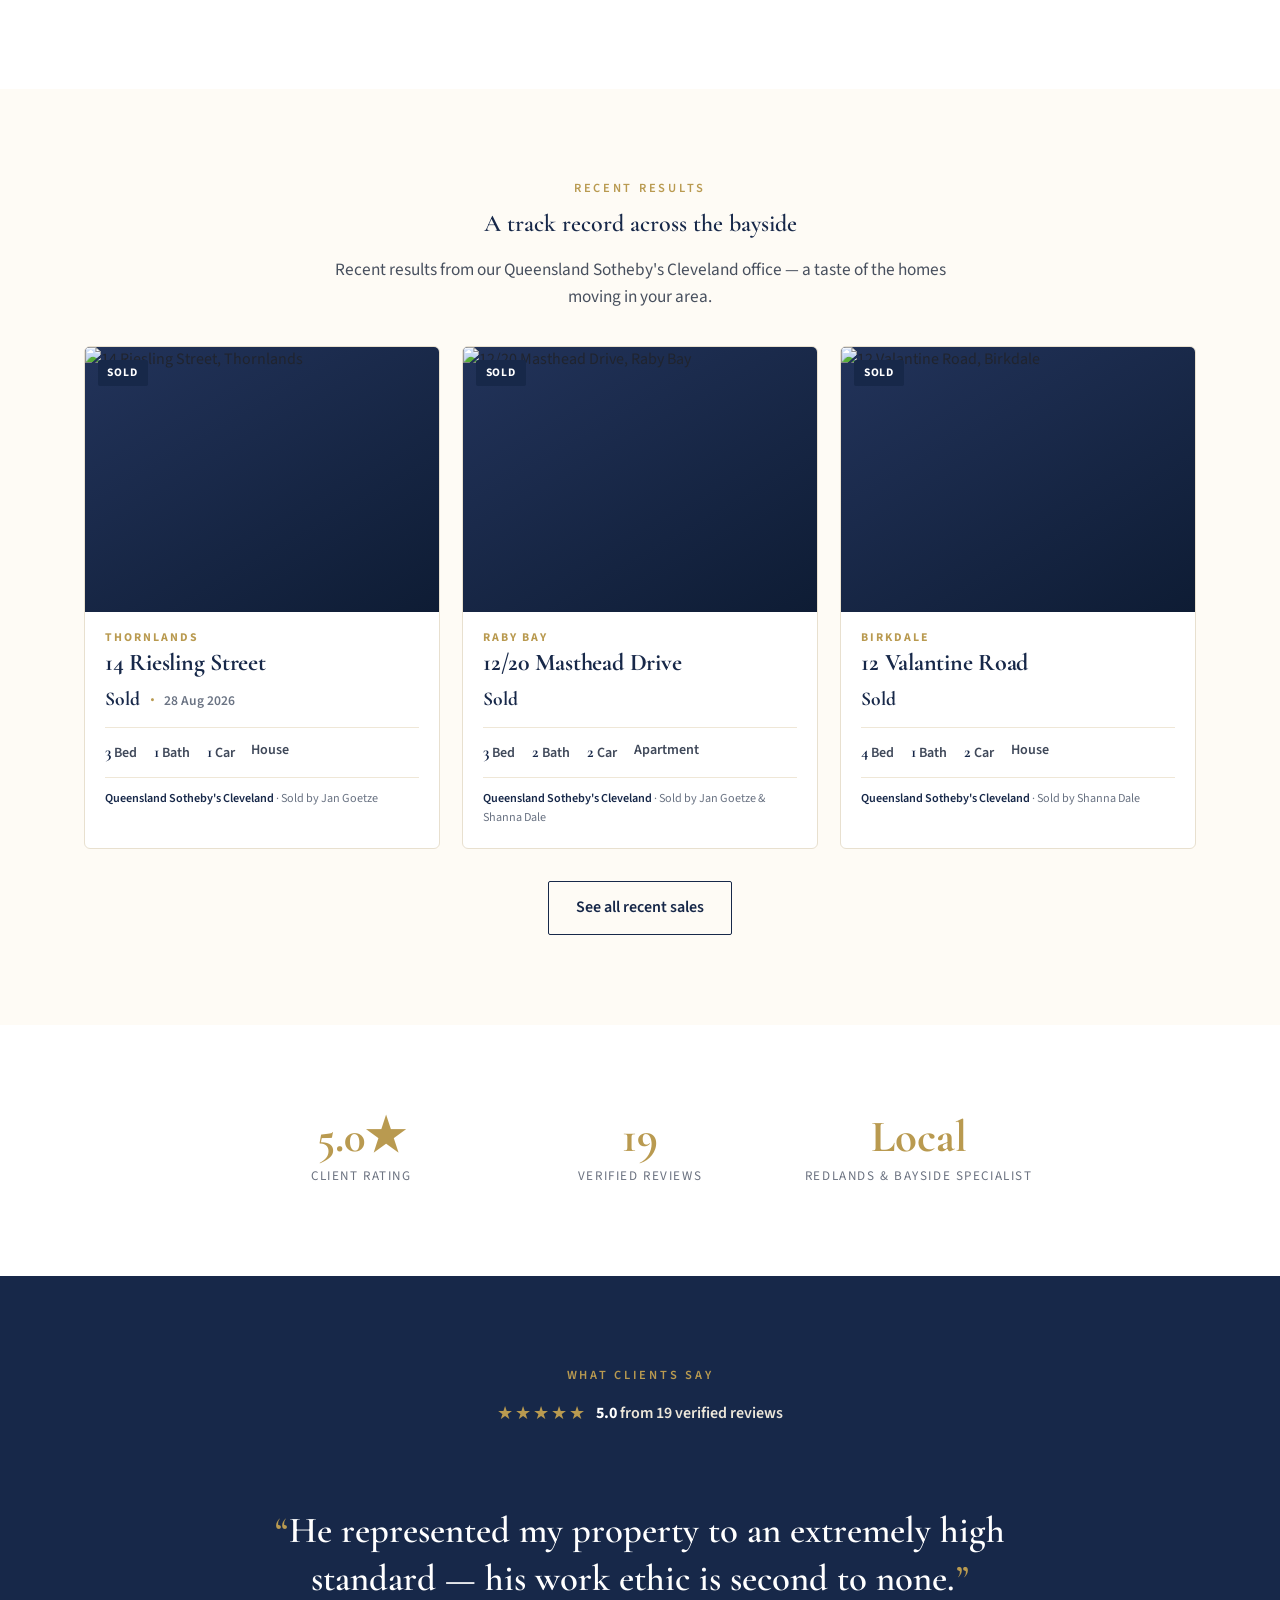
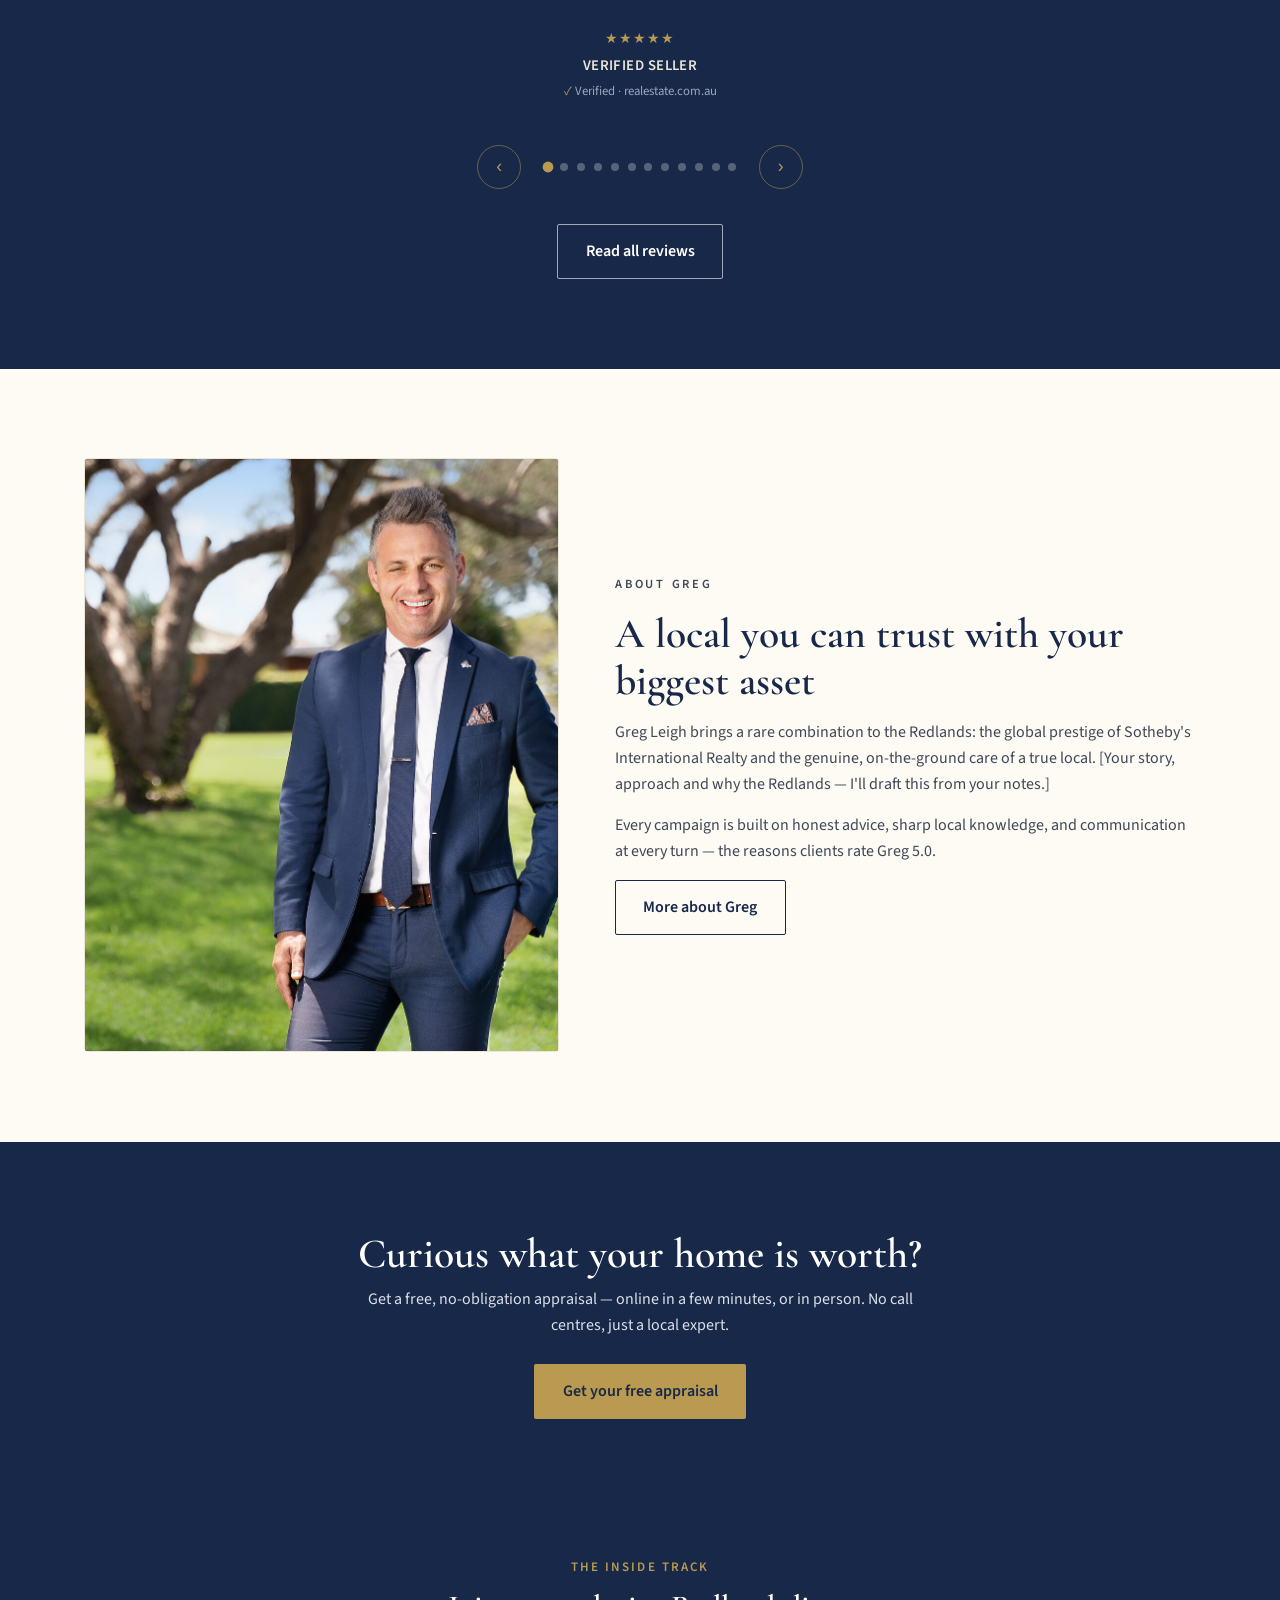
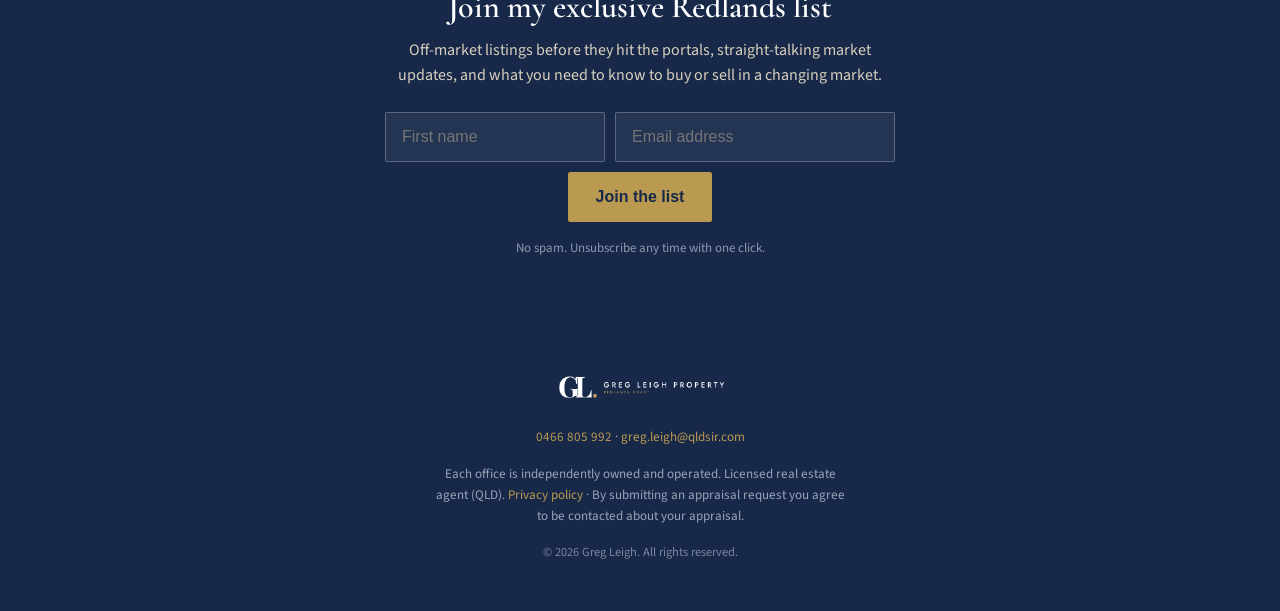
==== commit a73043ed: "Websites: Elysium now for sale (all offers welcome) with Sat 24 Oct open; Freshwater open times upda" ====
--- a/index.html
+++ b/index.html
@@ -212,12 +212,12 @@
       <div class="grid grid--3">
         <article class="card">
           <a class="card__media" href="listings.html#freshwater">
-            <span class="card__badge">Open This Week</span>
+            <span class="card__badge">Open Saturday</span>
             <img src="assets/homes/freshwater/01.jpg" alt="80/47 Freshwater Street, Thornlands" loading="lazy" />
           </a>
           <div class="card__body">
             <div class="card__suburb">Thornlands</div>
-            <div class="card__result">Open this week · Sat 10 Oct, 9:30 &ndash; 10:00am</div>
+            <div class="card__result">Open Saturday · 24 Oct, 12:00 &ndash; 12:30pm</div>
             <p class="card__desc">A three-bed, two-bath townhouse in Bayside Vista — resort pool, BBQ pavilion and an on-site dog park, without the maintenance. Photography and video tour now live.</p>
             <a class="btn btn--outline" href="listings.html#freshwater" style="margin-top:.3rem">Register your interest →</a>
           </div>
@@ -237,14 +237,14 @@
         </article>
         <article class="card">
           <a class="card__media" href="listings.html#elysium">
-            <span class="card__badge">Auction 10 Oct</span>
+            <span class="card__badge">Open Saturday</span>
             <img src="assets/homes/elysium/aerial-2.jpg" alt="17 Elysium Road, Rochedale South" loading="lazy" />
           </a>
           <div class="card__body">
             <div class="card__suburb">Rochedale South</div>
-            <div class="card__result">Auction · Sat 10 October, 12:00pm on site</div>
+            <div class="card__result">For sale · Open Sat 24 Oct, 10:30 &ndash; 11:00am</div>
             <div class="card__meta"><span>4 Bed</span><span>3 Bath</span><span>2 Car</span><span>858 m²</span></div>
-            <p class="card__desc">A substantial double-storey family home on a generous 858 m² block, with multiple living zones and genuine room to add value. Final open home Sat 10 October, 11:00 &ndash; 11:30am, registrations from 11:30am, auction 12:00pm.</p>
+            <p class="card__desc">A substantial double-storey family home on a generous 858 m² block, with multiple living zones and genuine room to add value. Open Saturday 24 October, 10:30 &ndash; 11:00am. All offers welcome.</p>
             <a class="btn btn--outline" href="listings.html#elysium" style="margin-top:.3rem">View listing &amp; video →</a>
           </div>
         </article>
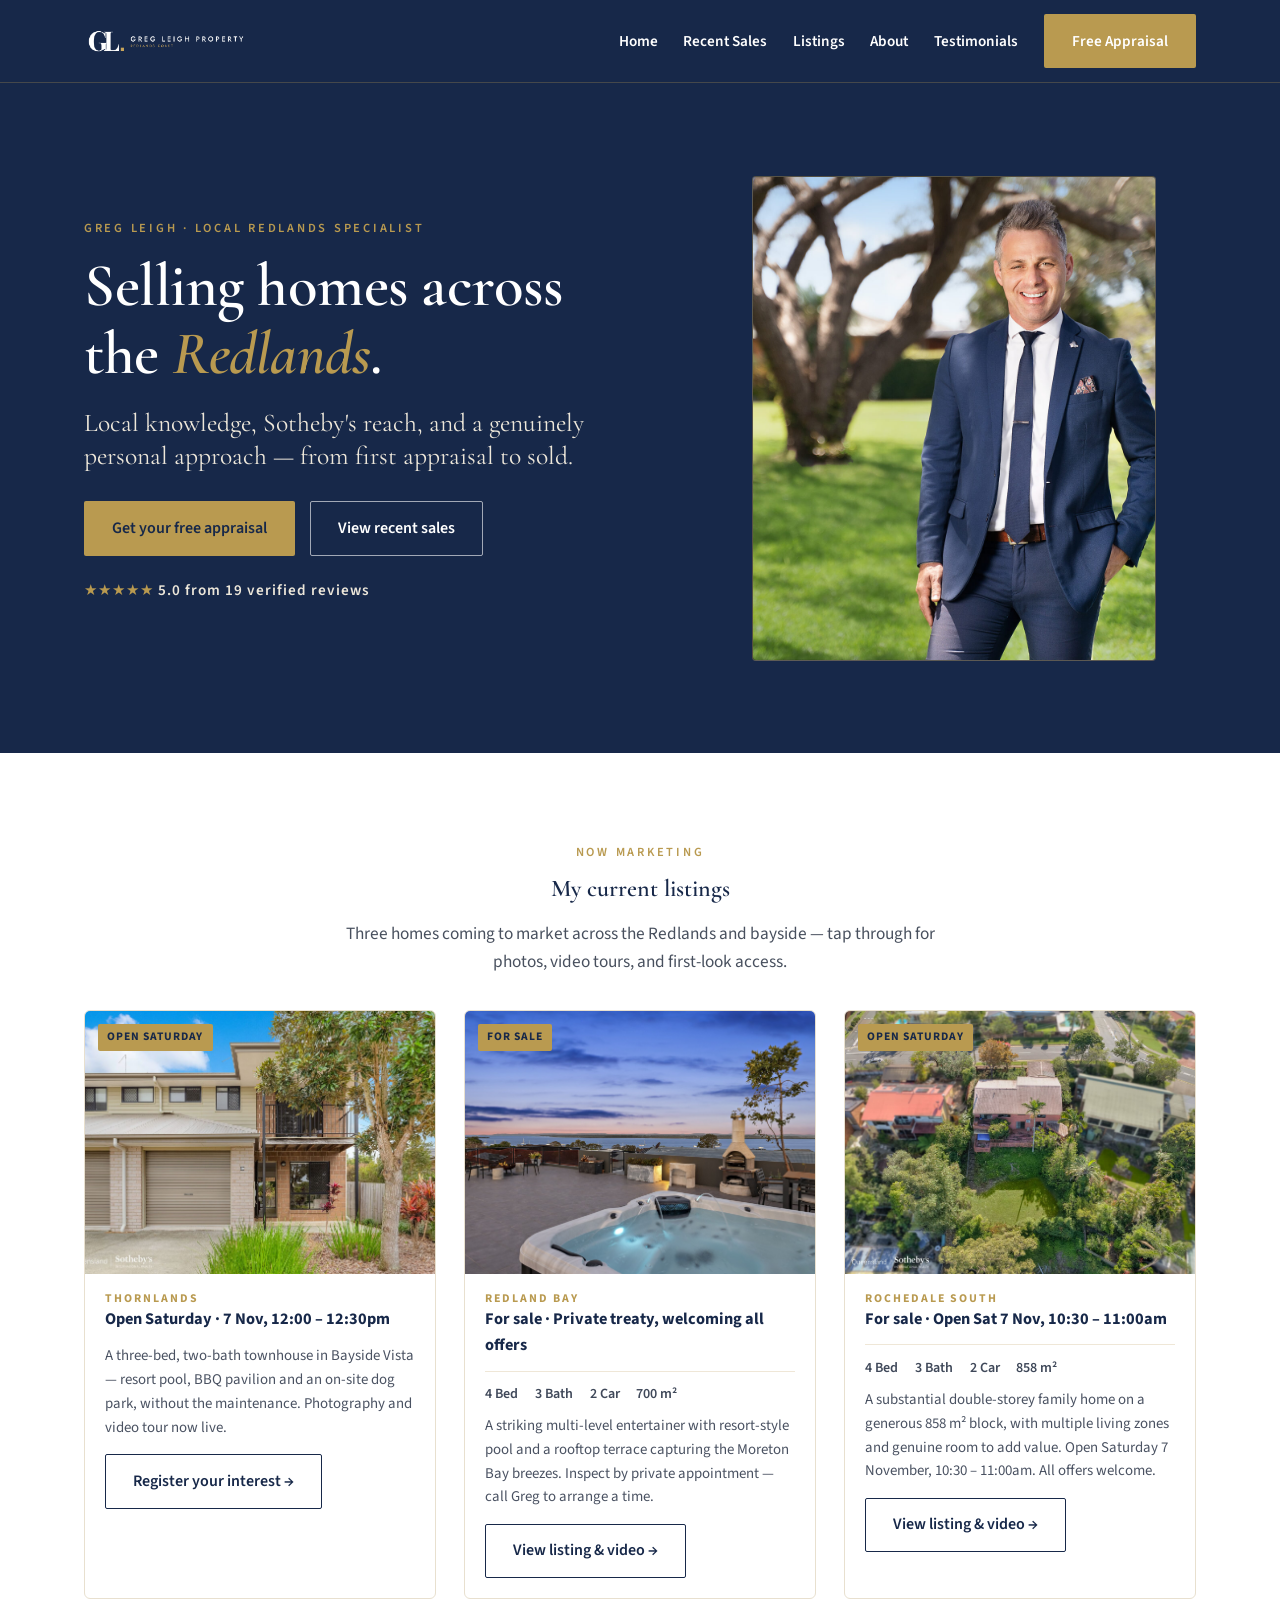
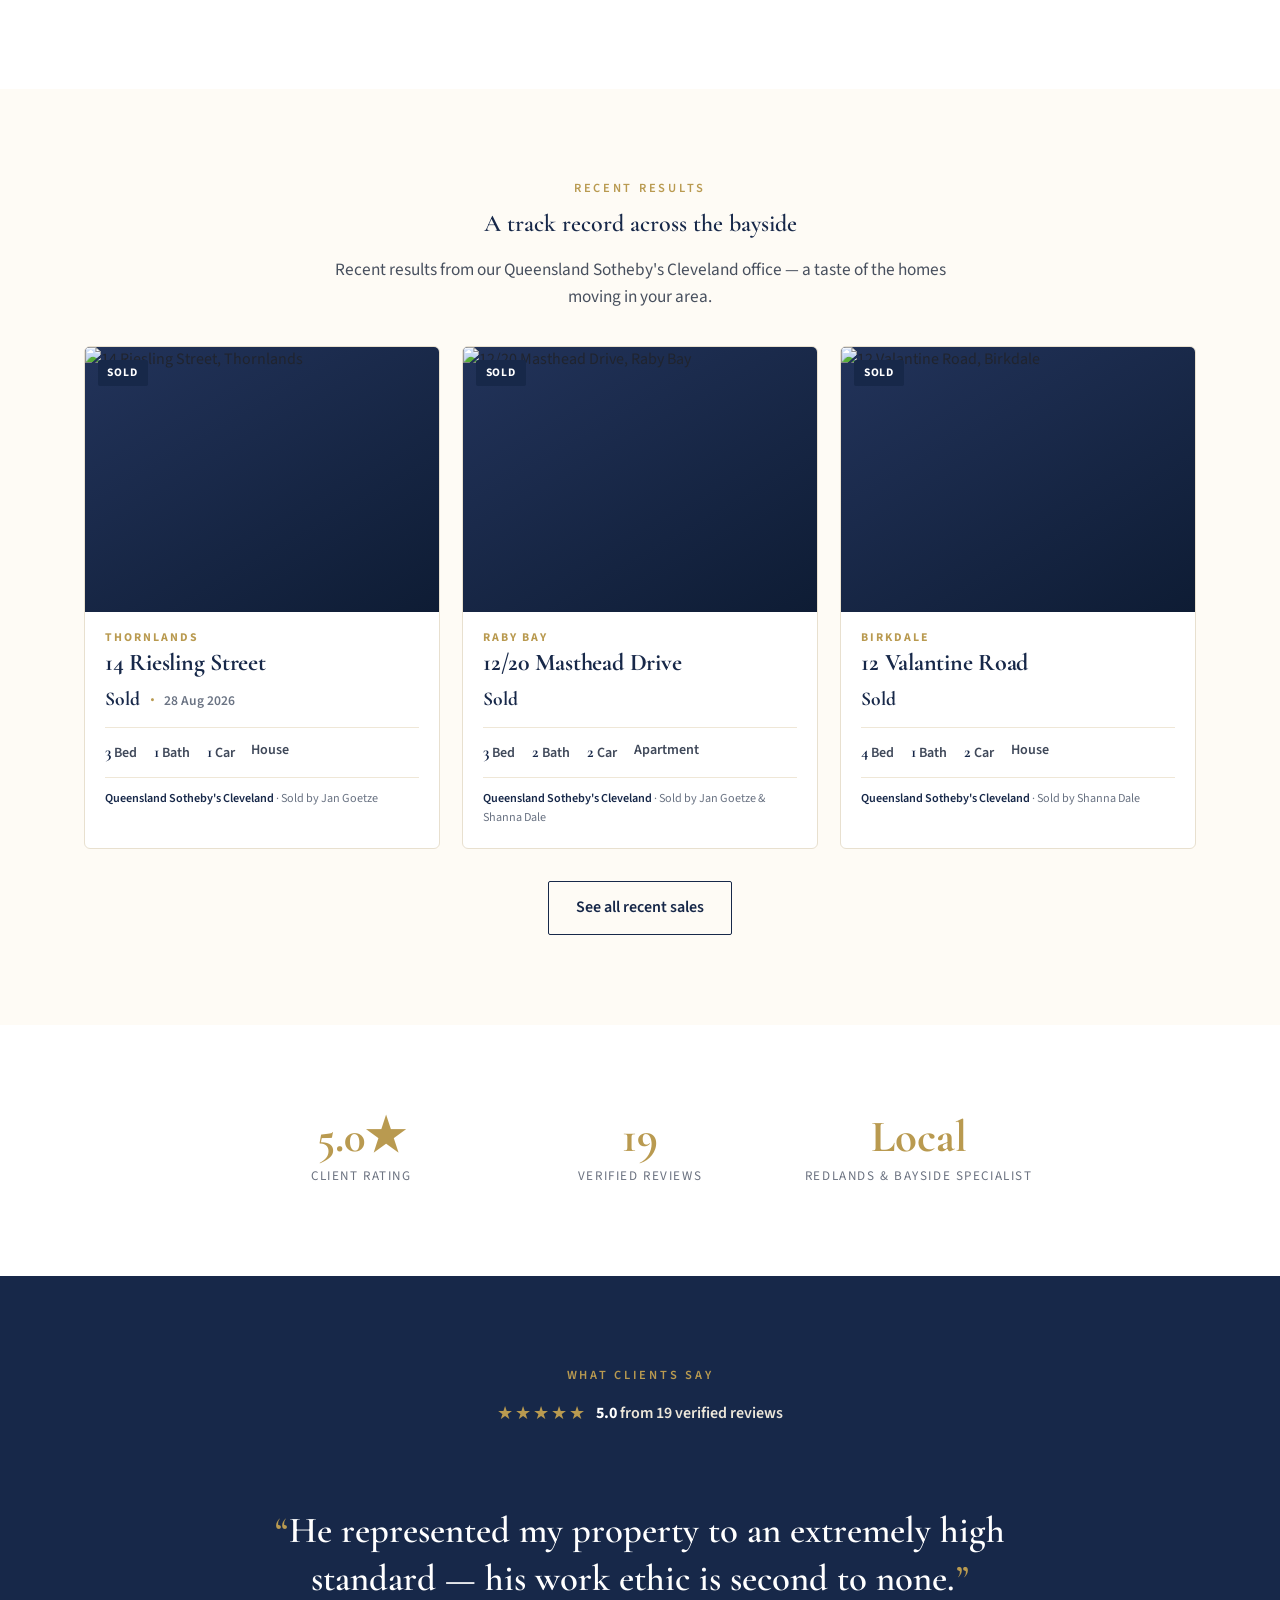
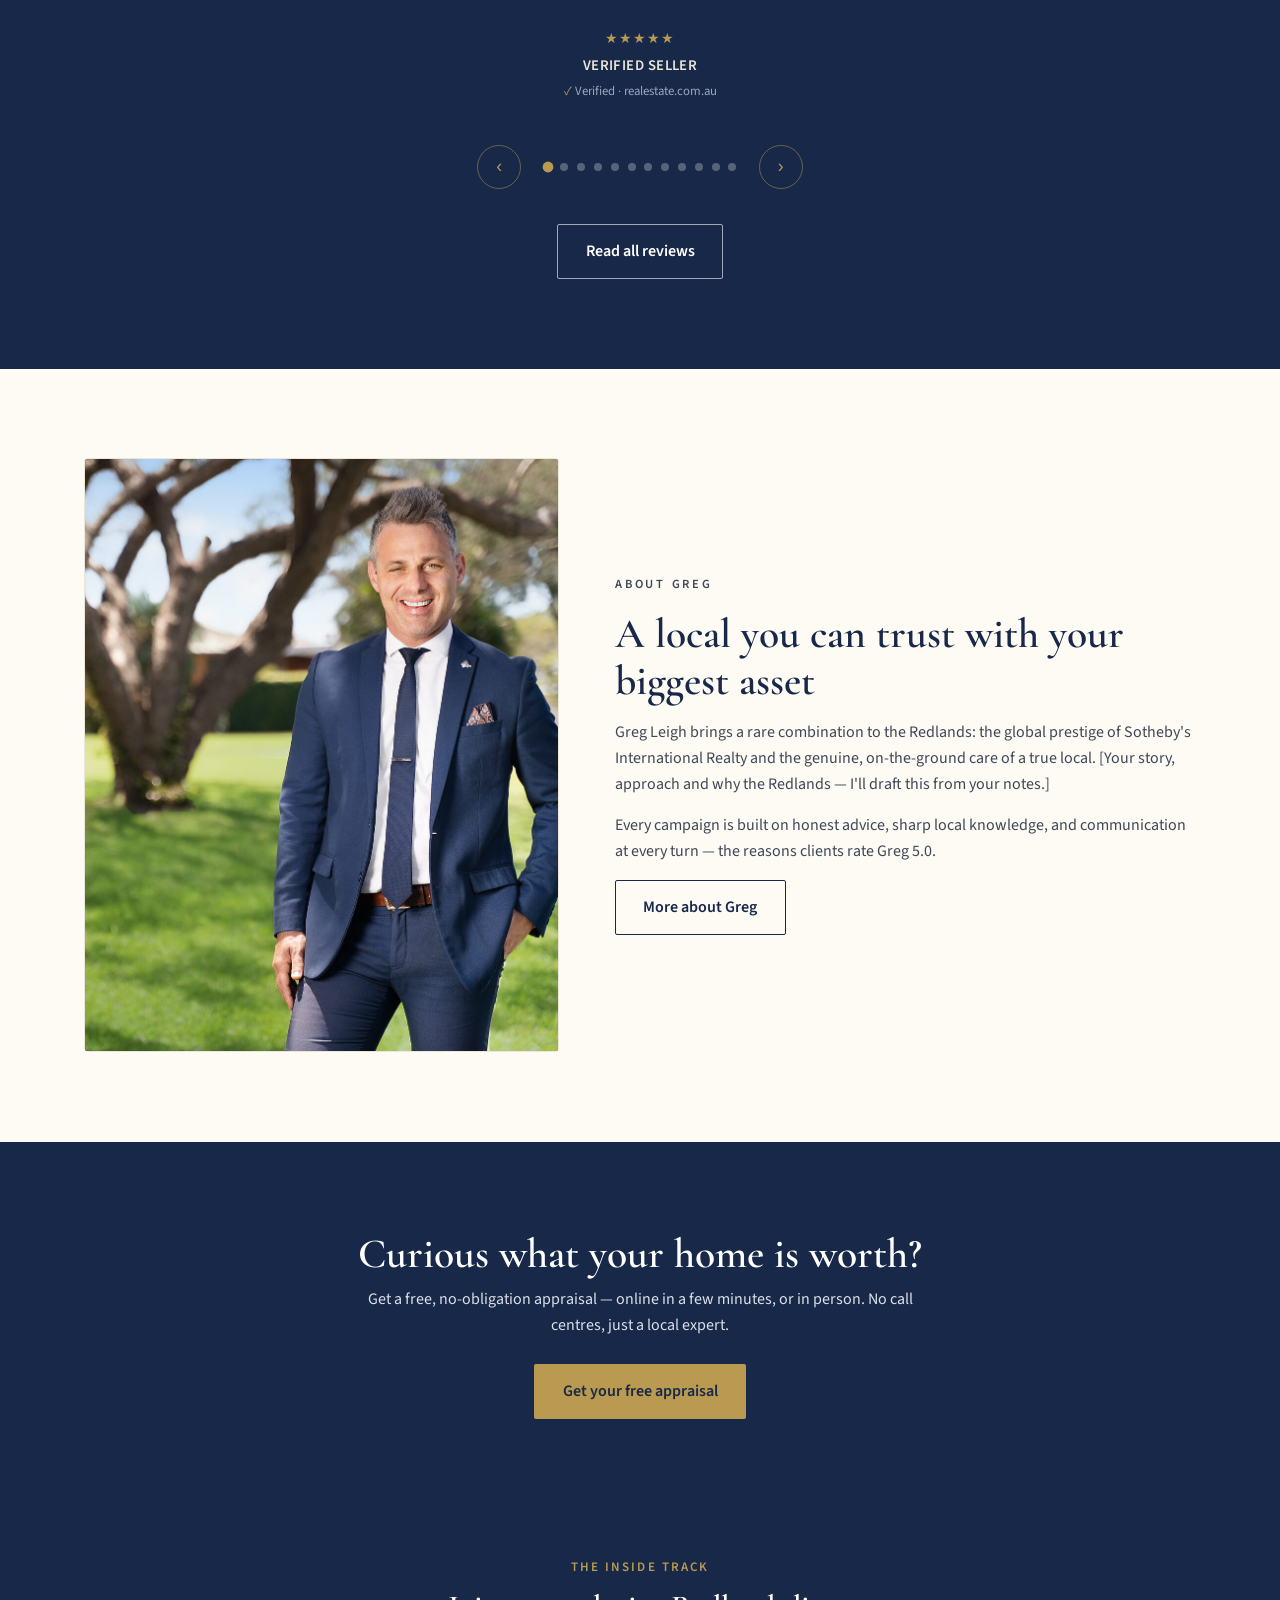
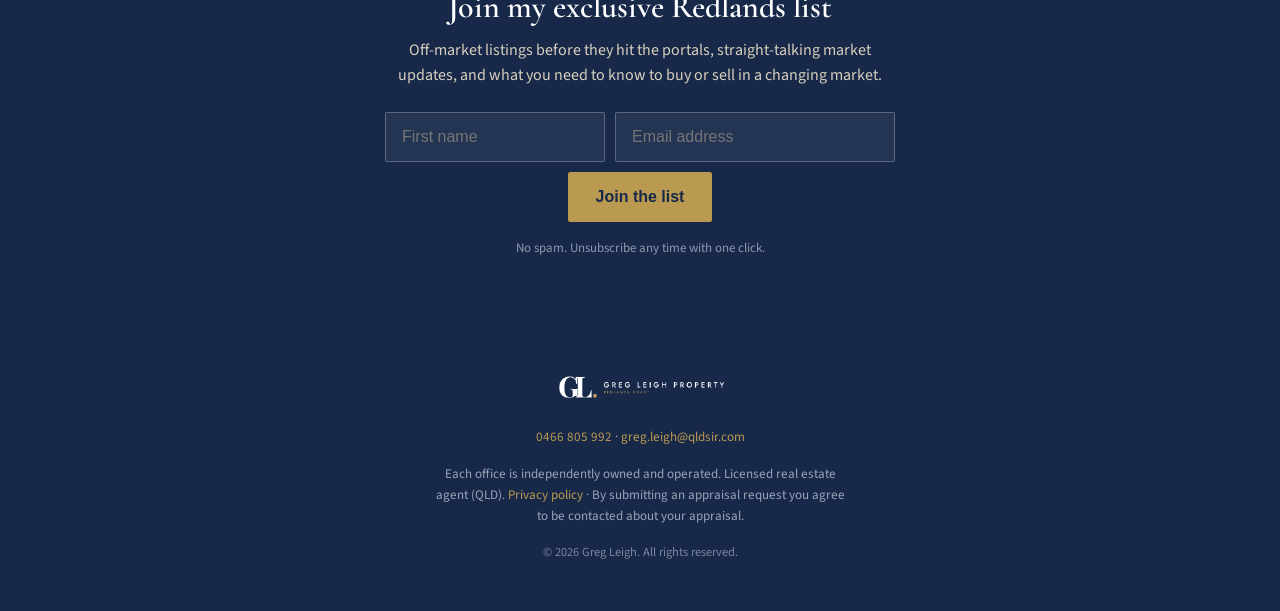
==== commit 632ff6fe: "Open homes Sat 7 Nov: 80/47 Freshwater 12:00-12:30pm, 17 Elysium 10:30-11:00am Co-Authored-By: Claud" ====
--- a/index.html
+++ b/index.html
@@ -217,7 +217,7 @@
           </a>
           <div class="card__body">
             <div class="card__suburb">Thornlands</div>
-            <div class="card__result">Open Saturday · 24 Oct, 12:00 &ndash; 12:30pm</div>
+            <div class="card__result">Open Saturday · 7 Nov, 12:00 &ndash; 12:30pm</div>
             <p class="card__desc">A three-bed, two-bath townhouse in Bayside Vista — resort pool, BBQ pavilion and an on-site dog park, without the maintenance. Photography and video tour now live.</p>
             <a class="btn btn--outline" href="listings.html#freshwater" style="margin-top:.3rem">Register your interest →</a>
           </div>
@@ -242,9 +242,9 @@
           </a>
           <div class="card__body">
             <div class="card__suburb">Rochedale South</div>
-            <div class="card__result">For sale · Open Sat 24 Oct, 10:30 &ndash; 11:00am</div>
+            <div class="card__result">For sale · Open Sat 7 Nov, 10:30 &ndash; 11:00am</div>
             <div class="card__meta"><span>4 Bed</span><span>3 Bath</span><span>2 Car</span><span>858 m²</span></div>
-            <p class="card__desc">A substantial double-storey family home on a generous 858 m² block, with multiple living zones and genuine room to add value. Open Saturday 24 October, 10:30 &ndash; 11:00am. All offers welcome.</p>
+            <p class="card__desc">A substantial double-storey family home on a generous 858 m² block, with multiple living zones and genuine room to add value. Open Saturday 7 November, 10:30 &ndash; 11:00am. All offers welcome.</p>
             <a class="btn btn--outline" href="listings.html#elysium" style="margin-top:.3rem">View listing &amp; video →</a>
           </div>
         </article>
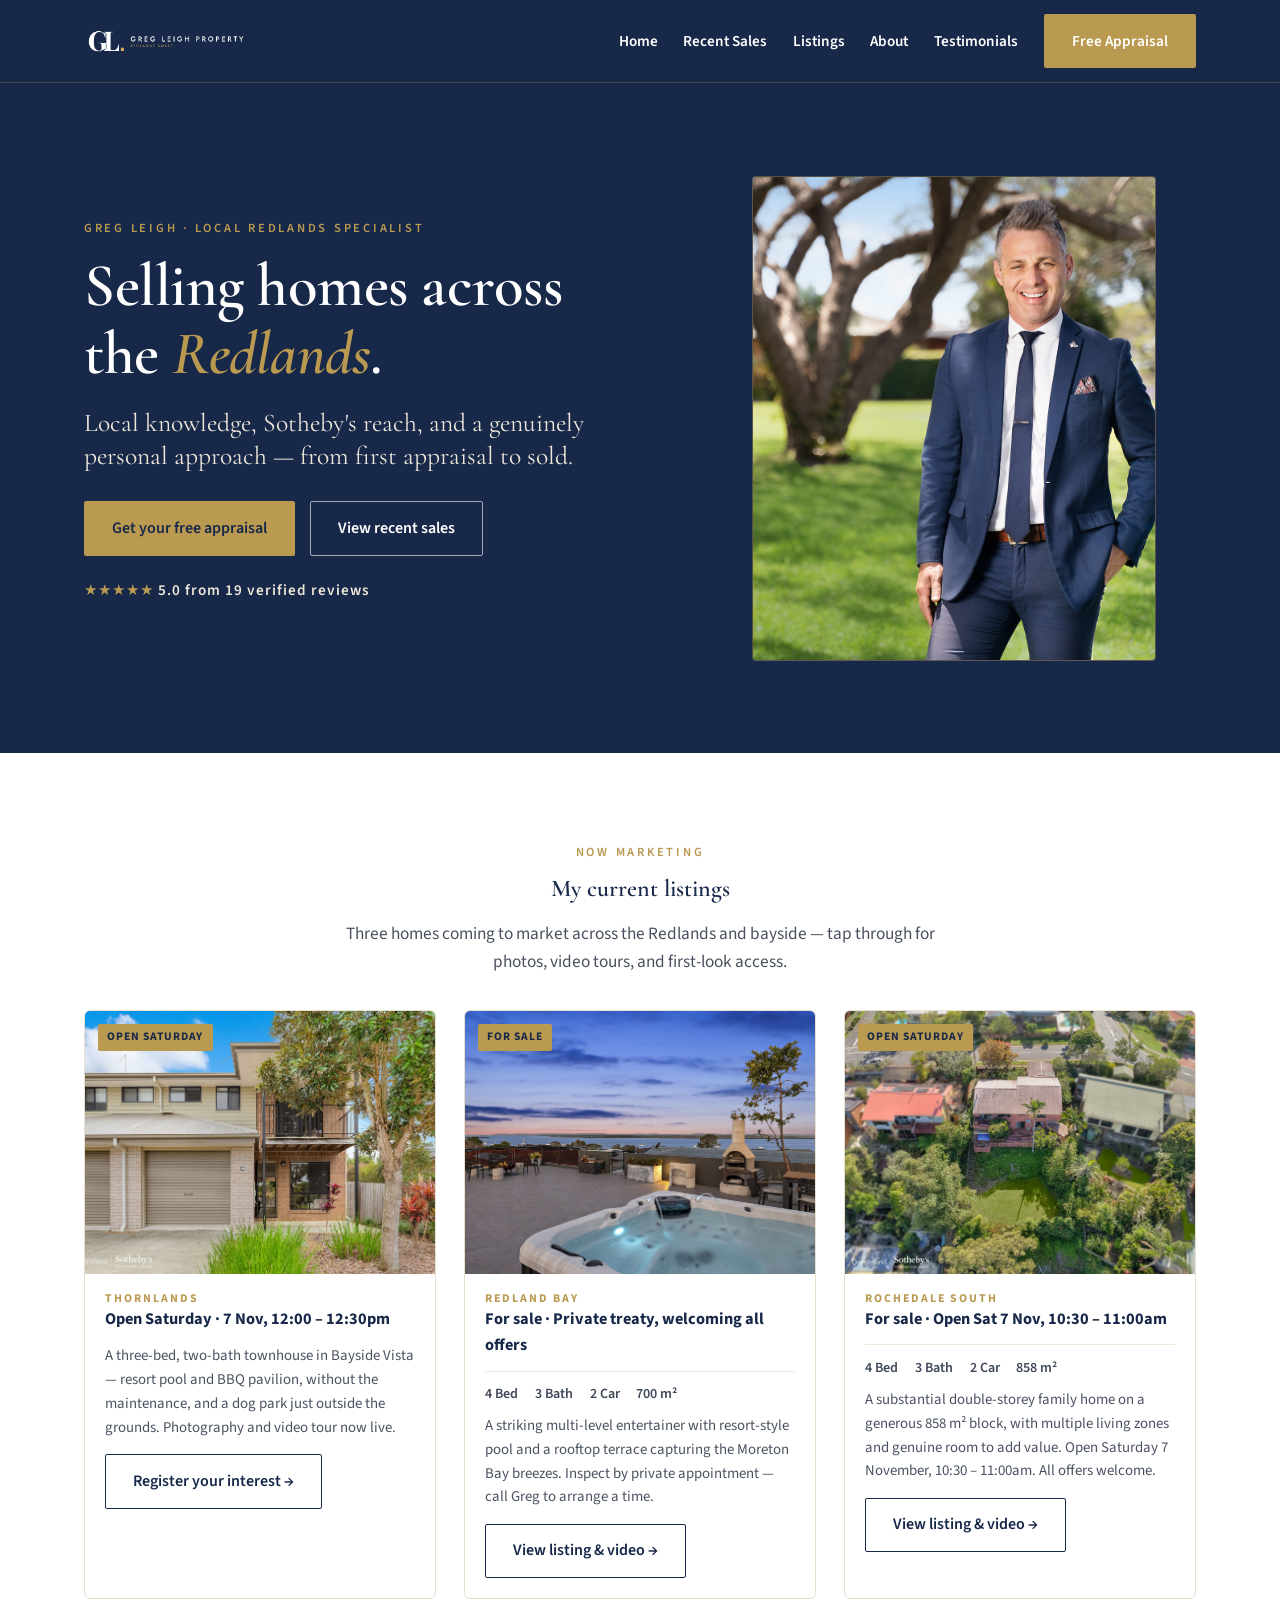
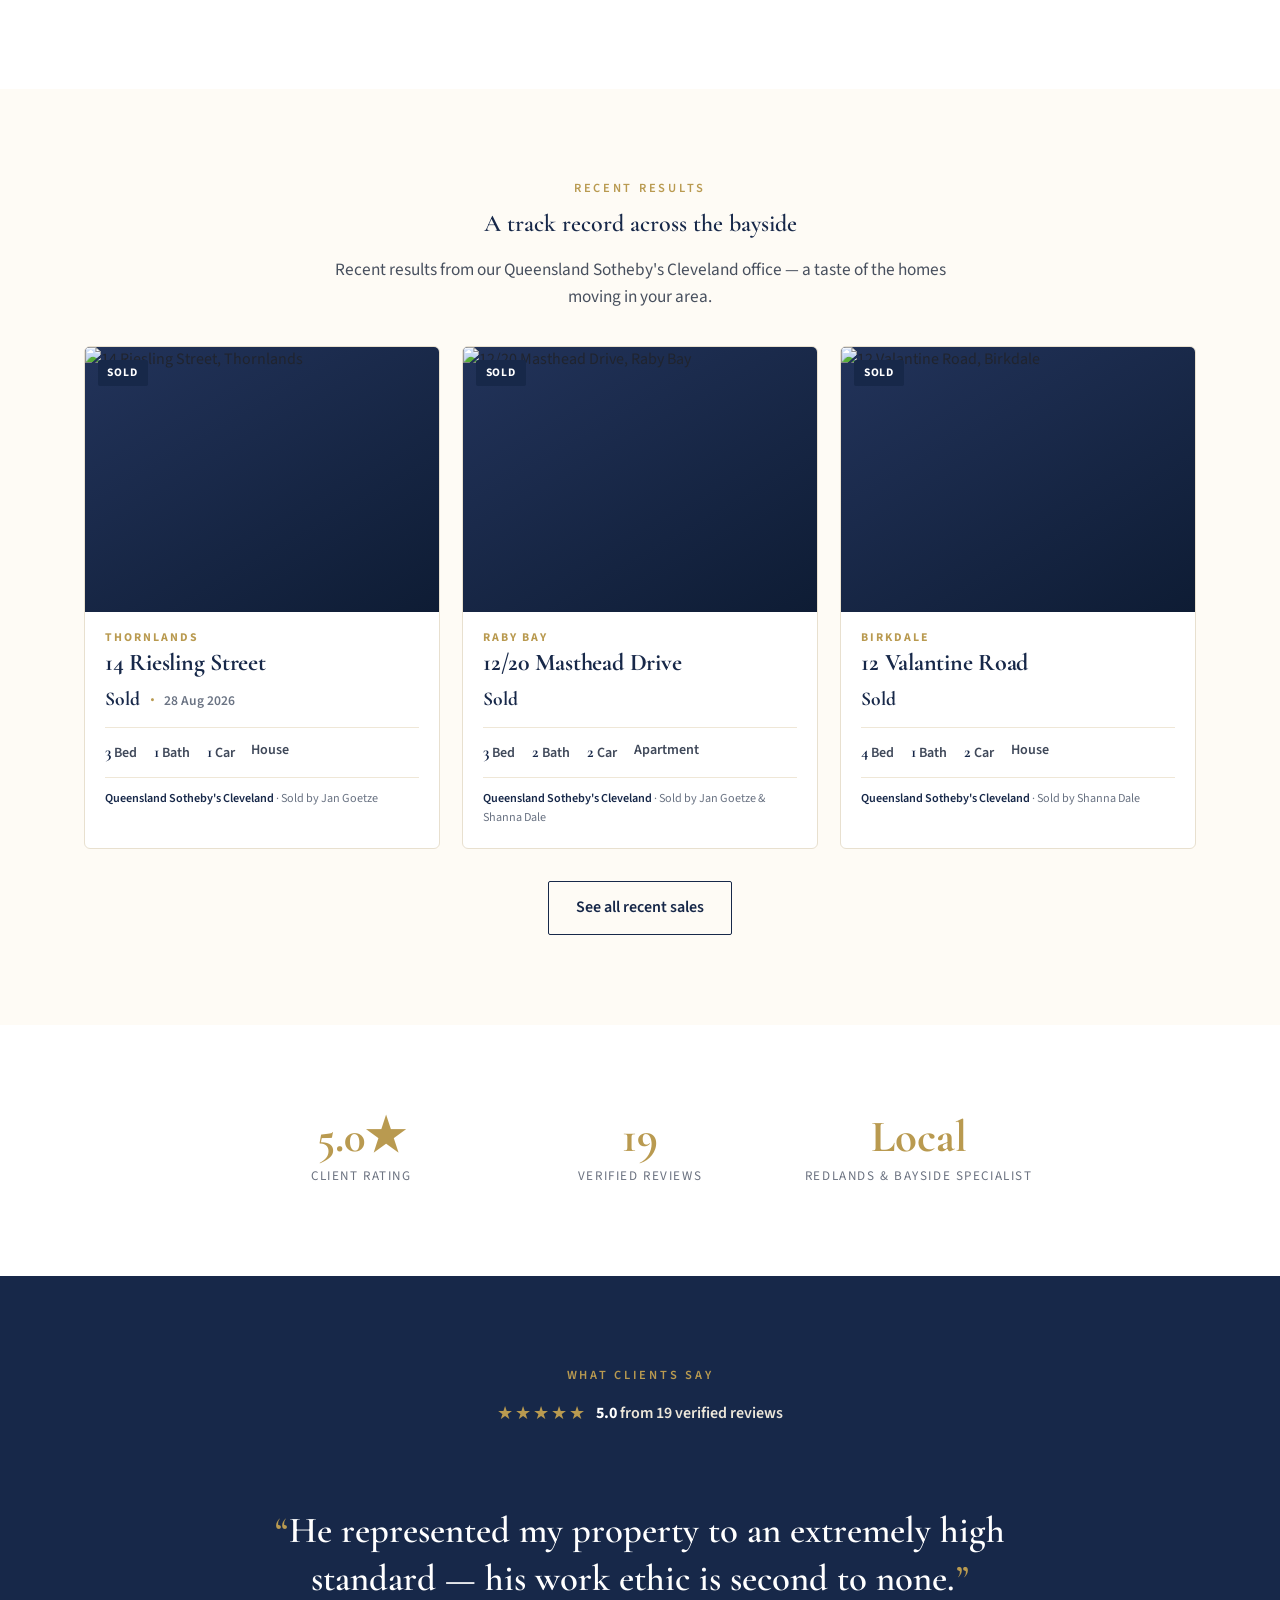
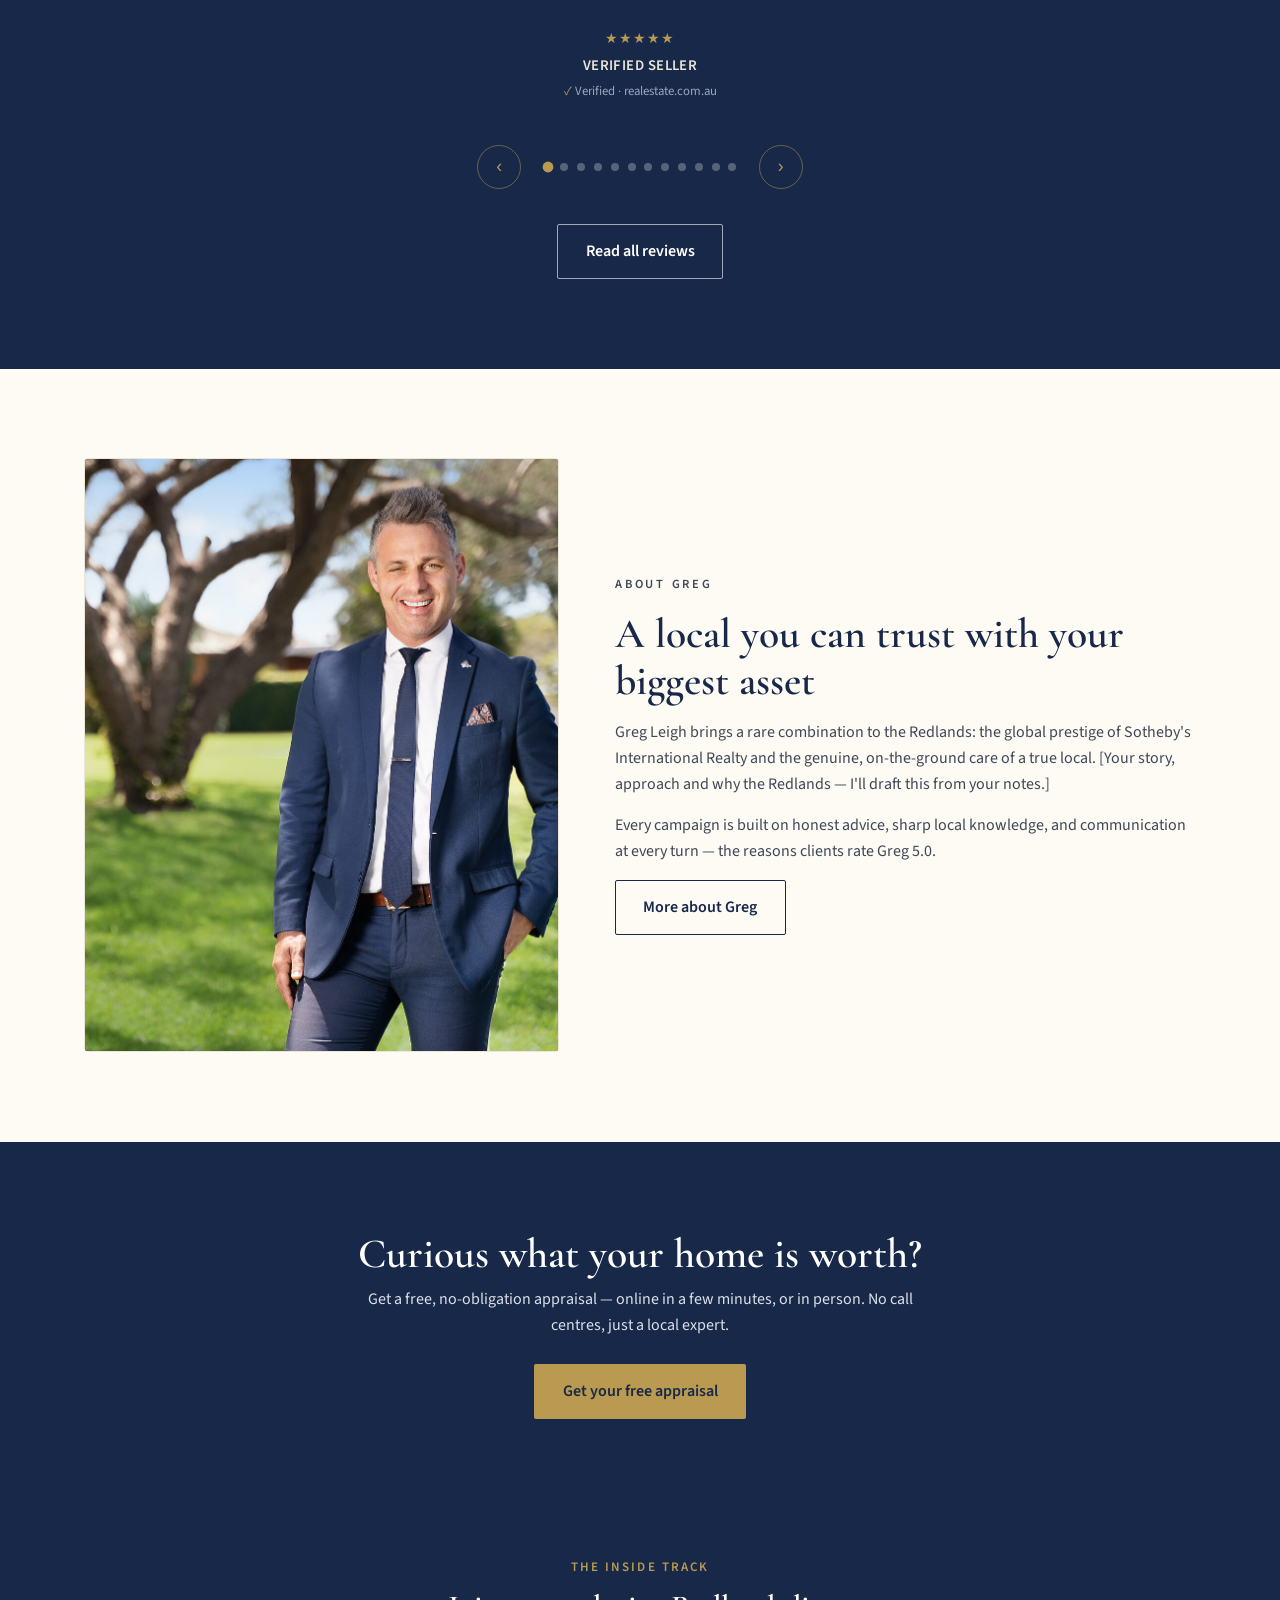
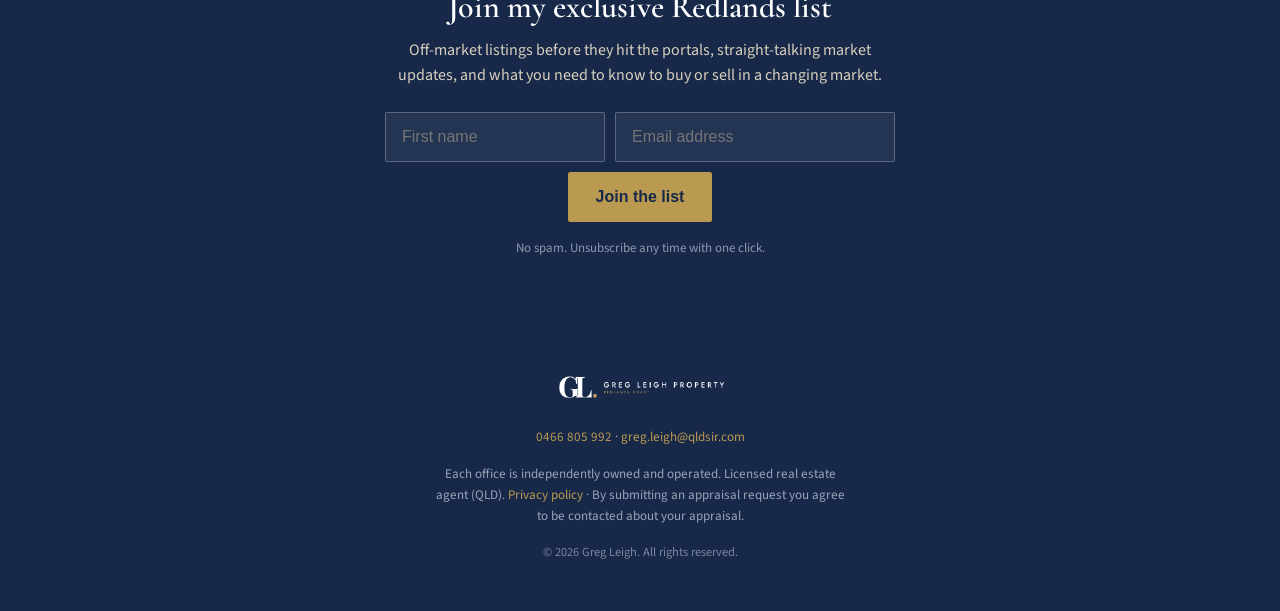
==== commit ae12f202: "80/47 Freshwater: the dog park is just outside the grounds, not on-site Listing description, two pho" ====
--- a/index.html
+++ b/index.html
@@ -218,7 +218,7 @@
           <div class="card__body">
             <div class="card__suburb">Thornlands</div>
             <div class="card__result">Open Saturday · 7 Nov, 12:00 &ndash; 12:30pm</div>
-            <p class="card__desc">A three-bed, two-bath townhouse in Bayside Vista — resort pool, BBQ pavilion and an on-site dog park, without the maintenance. Photography and video tour now live.</p>
+            <p class="card__desc">A three-bed, two-bath townhouse in Bayside Vista — resort pool and BBQ pavilion, without the maintenance, and a dog park just outside the grounds. Photography and video tour now live.</p>
             <a class="btn btn--outline" href="listings.html#freshwater" style="margin-top:.3rem">Register your interest →</a>
           </div>
         </article>
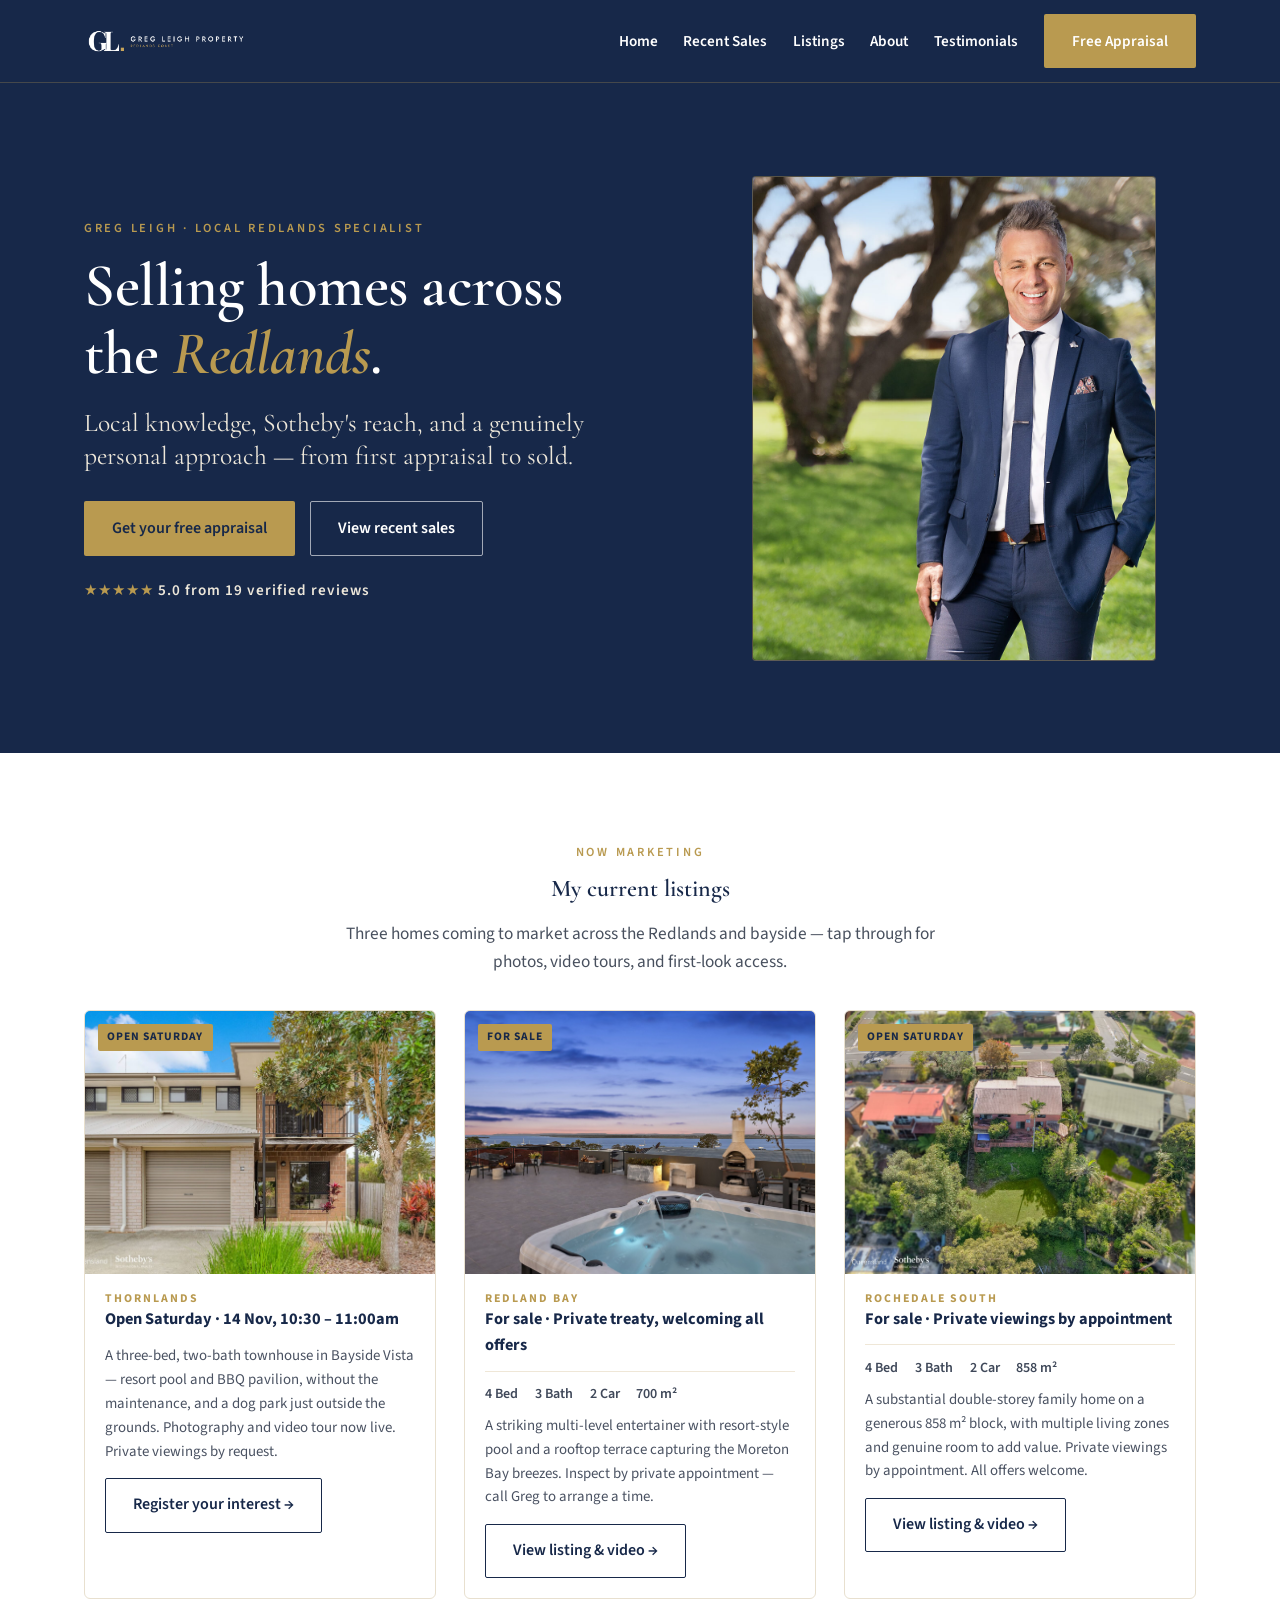
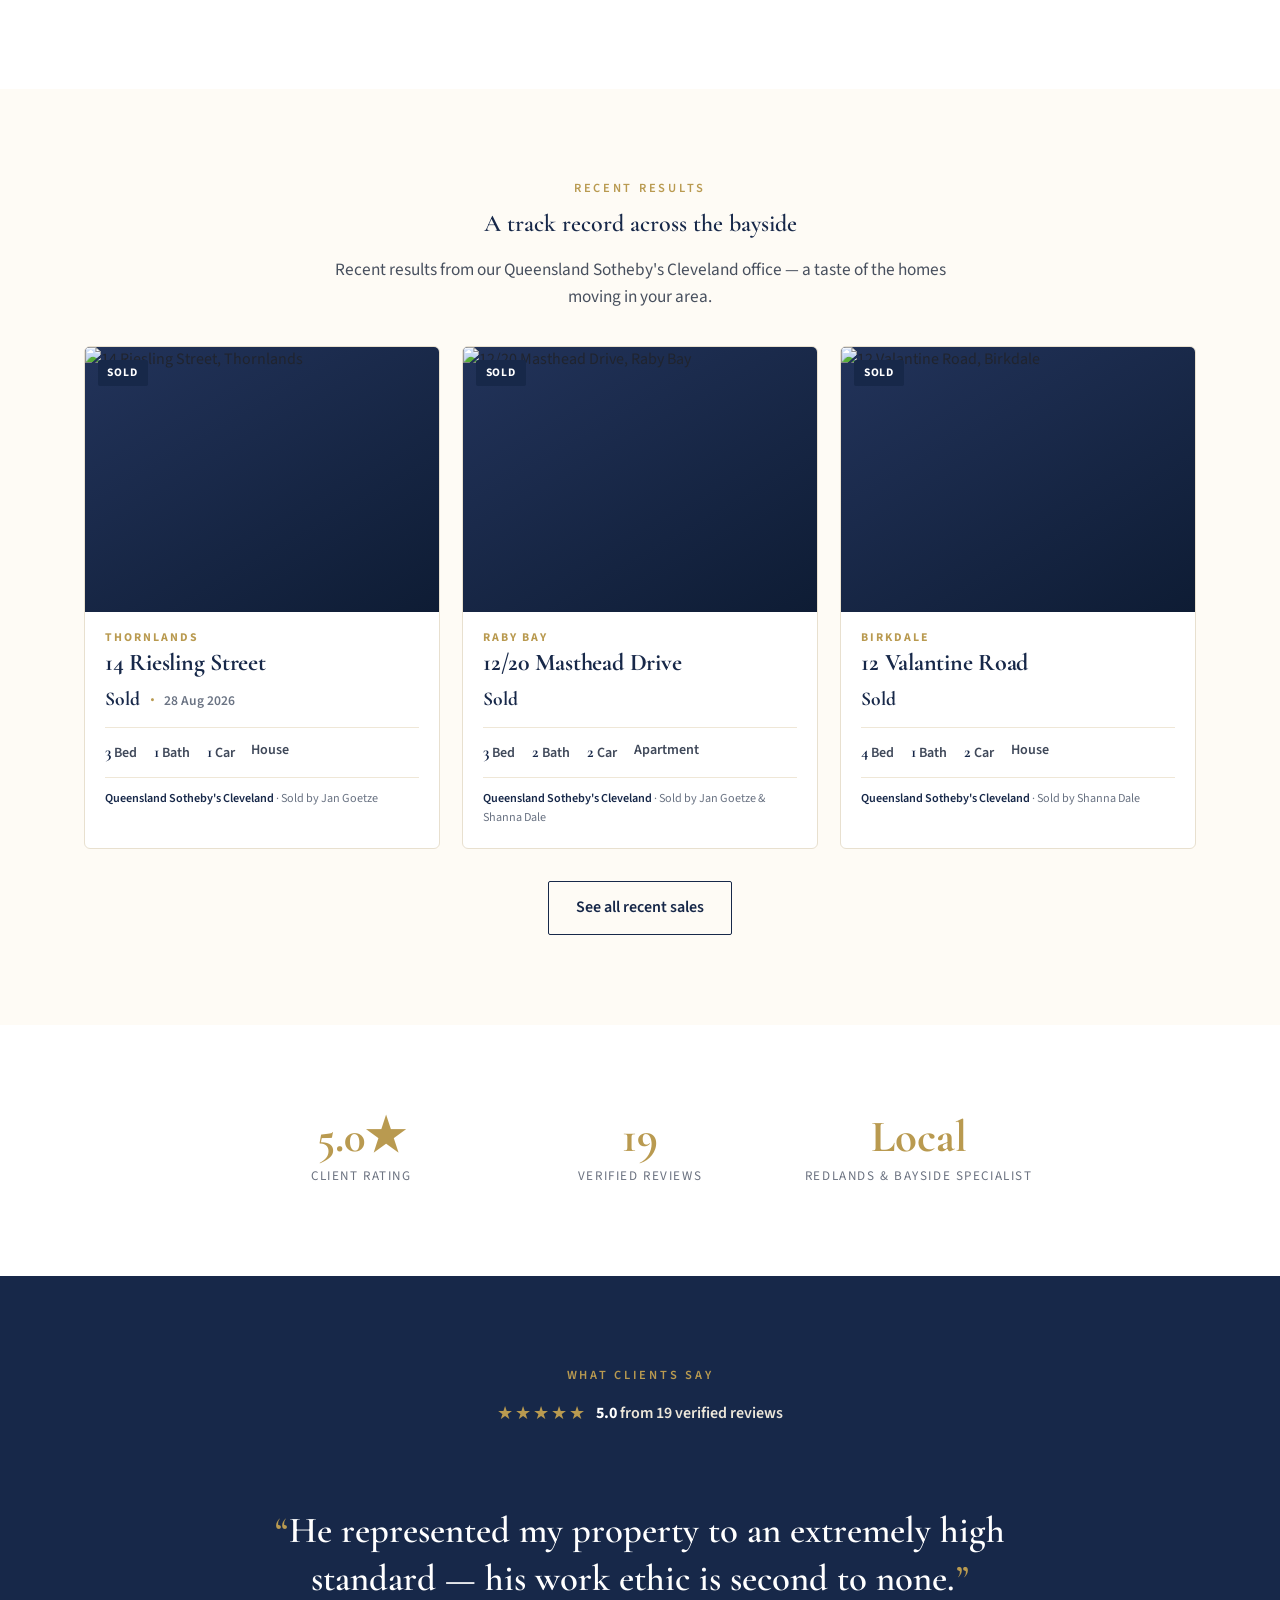
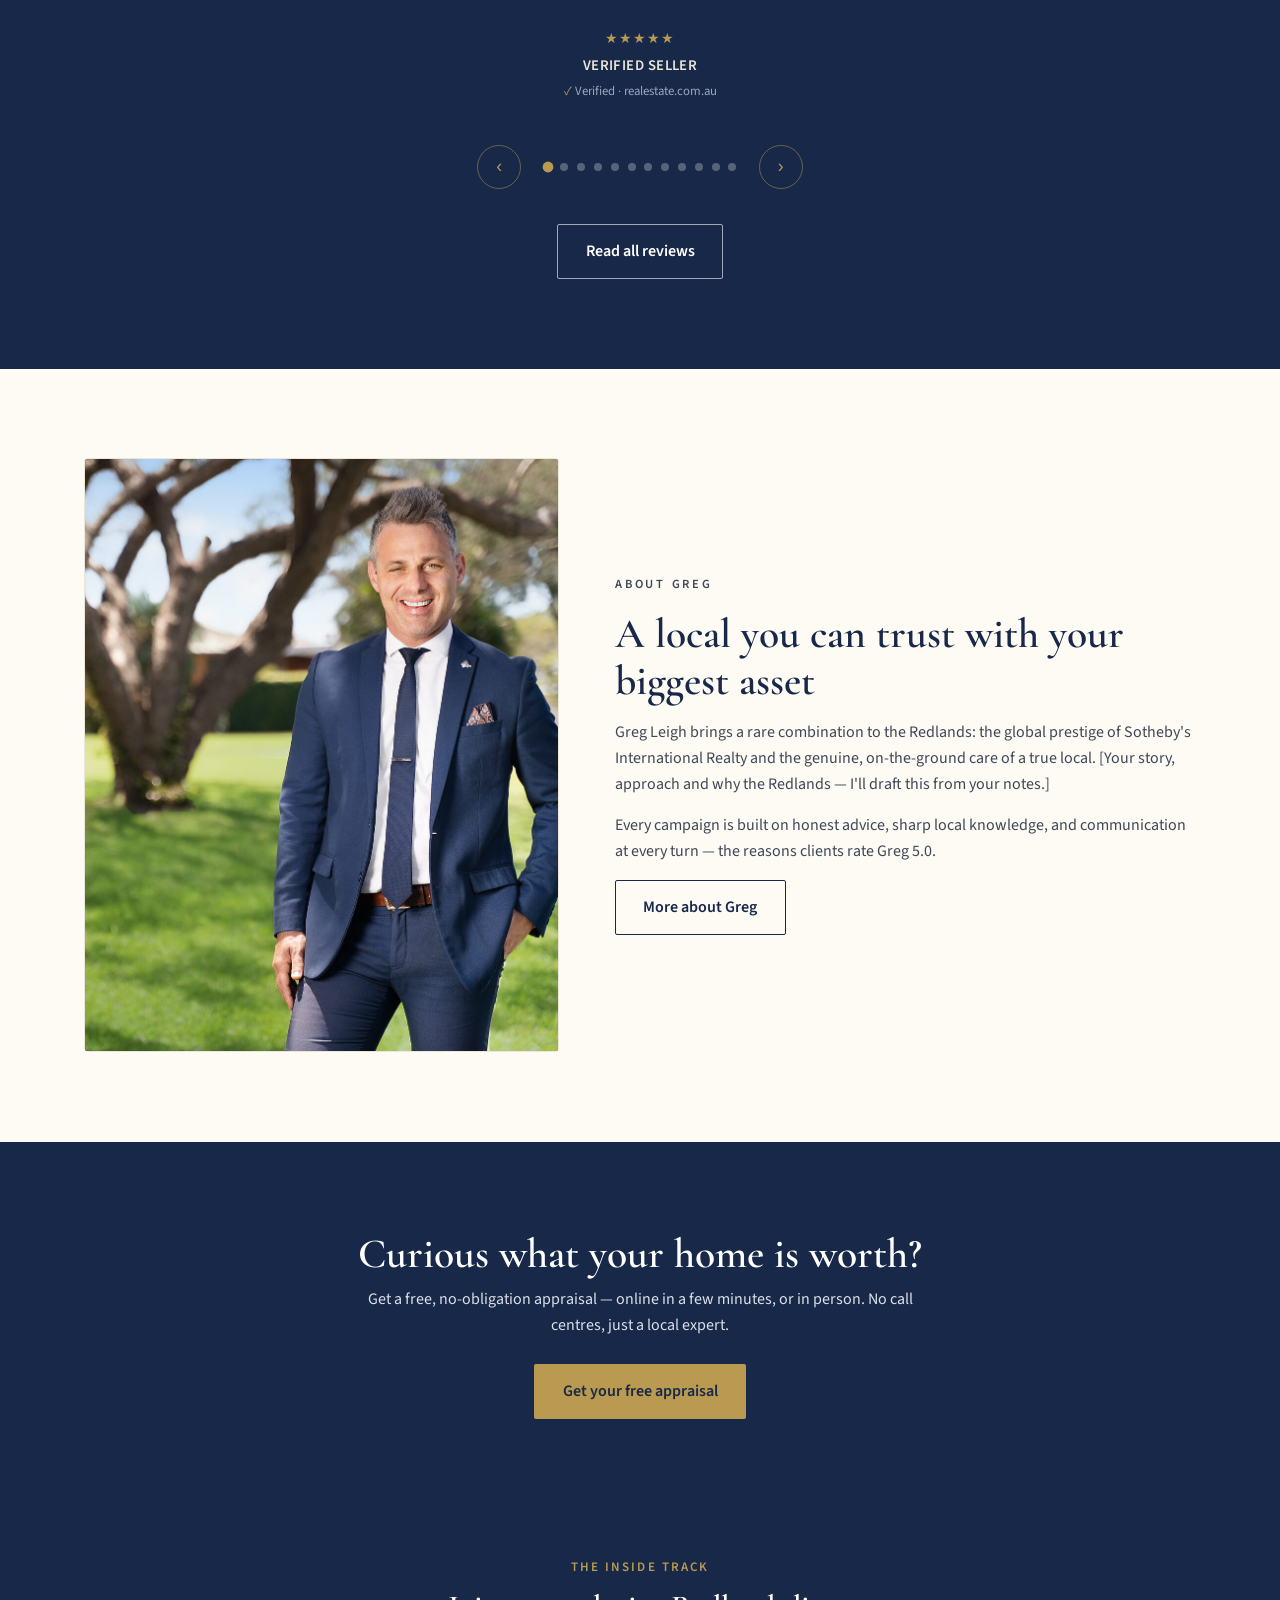
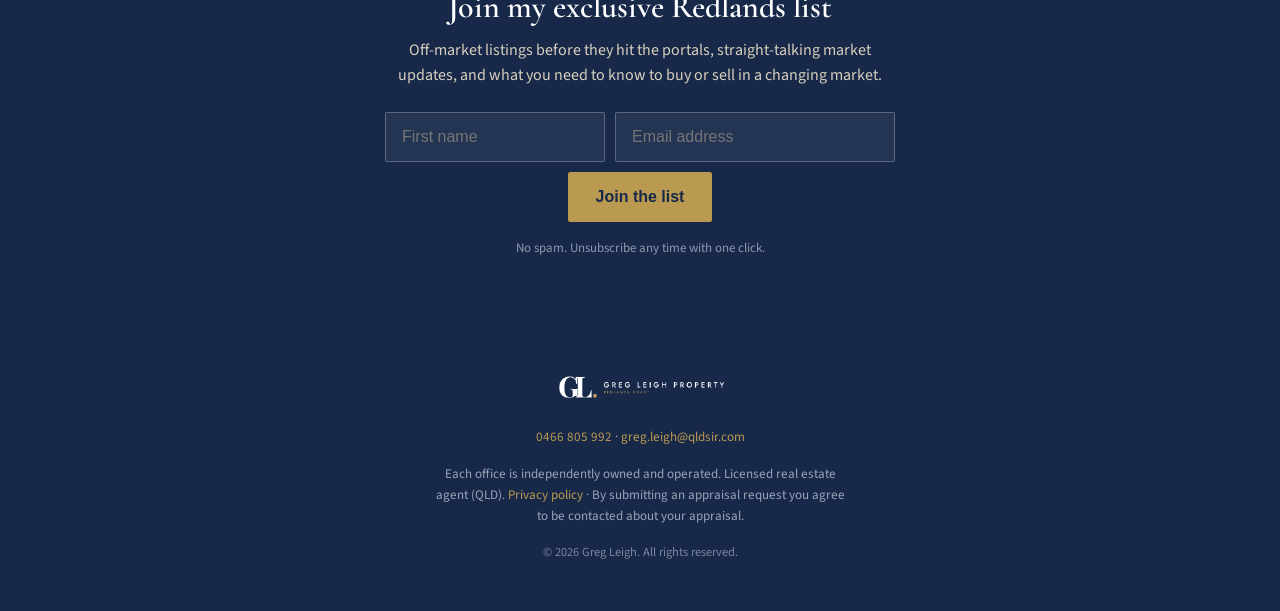
==== commit c4851f47: "Open home Sat 14 Nov: 80/47 Freshwater 10:30-11:00am, private viewings by request; 17 Elysium privat" ====
--- a/index.html
+++ b/index.html
@@ -217,8 +217,8 @@
           </a>
           <div class="card__body">
             <div class="card__suburb">Thornlands</div>
-            <div class="card__result">Open Saturday · 7 Nov, 12:00 &ndash; 12:30pm</div>
-            <p class="card__desc">A three-bed, two-bath townhouse in Bayside Vista — resort pool and BBQ pavilion, without the maintenance, and a dog park just outside the grounds. Photography and video tour now live.</p>
+            <div class="card__result">Open Saturday · 14 Nov, 10:30 &ndash; 11:00am</div>
+            <p class="card__desc">A three-bed, two-bath townhouse in Bayside Vista — resort pool and BBQ pavilion, without the maintenance, and a dog park just outside the grounds. Photography and video tour now live. Private viewings by request.</p>
             <a class="btn btn--outline" href="listings.html#freshwater" style="margin-top:.3rem">Register your interest →</a>
           </div>
         </article>
@@ -242,9 +242,9 @@
           </a>
           <div class="card__body">
             <div class="card__suburb">Rochedale South</div>
-            <div class="card__result">For sale · Open Sat 7 Nov, 10:30 &ndash; 11:00am</div>
+            <div class="card__result">For sale · Private viewings by appointment</div>
             <div class="card__meta"><span>4 Bed</span><span>3 Bath</span><span>2 Car</span><span>858 m²</span></div>
-            <p class="card__desc">A substantial double-storey family home on a generous 858 m² block, with multiple living zones and genuine room to add value. Open Saturday 7 November, 10:30 &ndash; 11:00am. All offers welcome.</p>
+            <p class="card__desc">A substantial double-storey family home on a generous 858 m² block, with multiple living zones and genuine room to add value. Private viewings by appointment. All offers welcome.</p>
             <a class="btn btn--outline" href="listings.html#elysium" style="margin-top:.3rem">View listing &amp; video →</a>
           </div>
         </article>
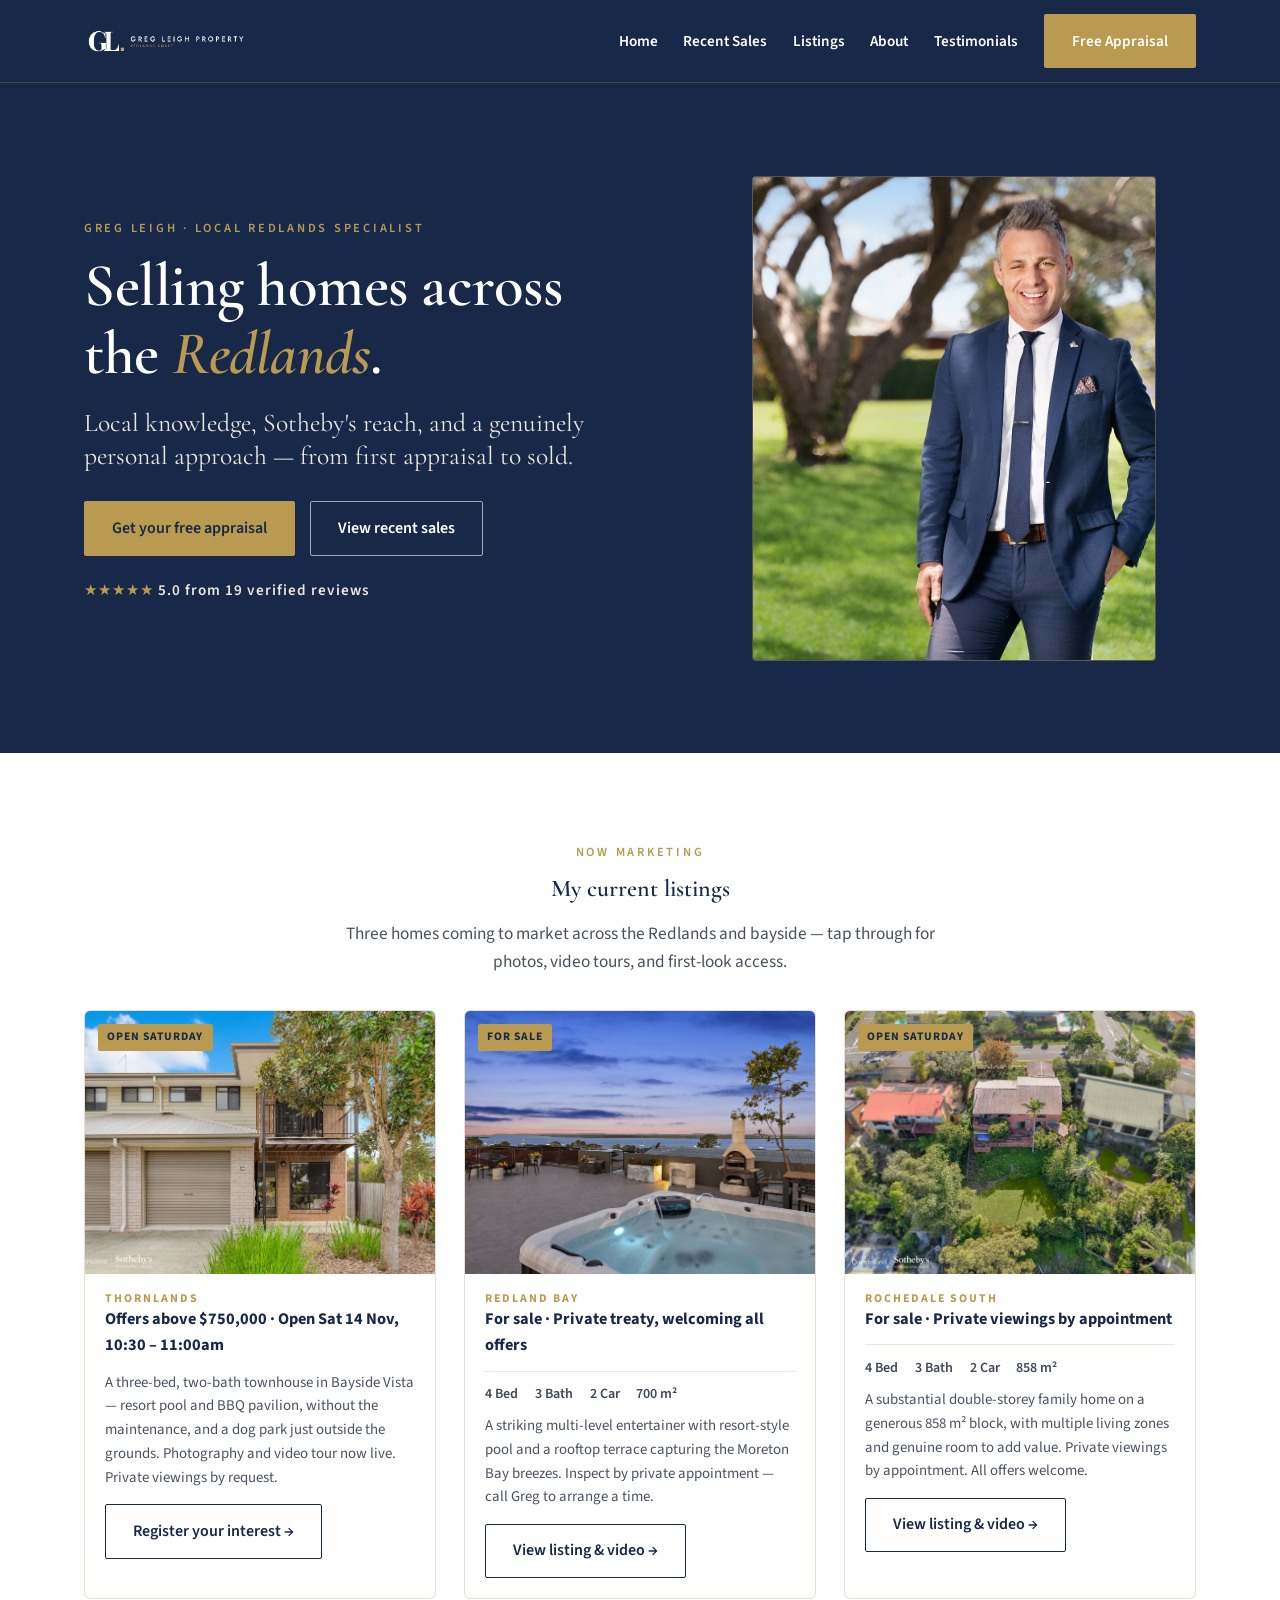
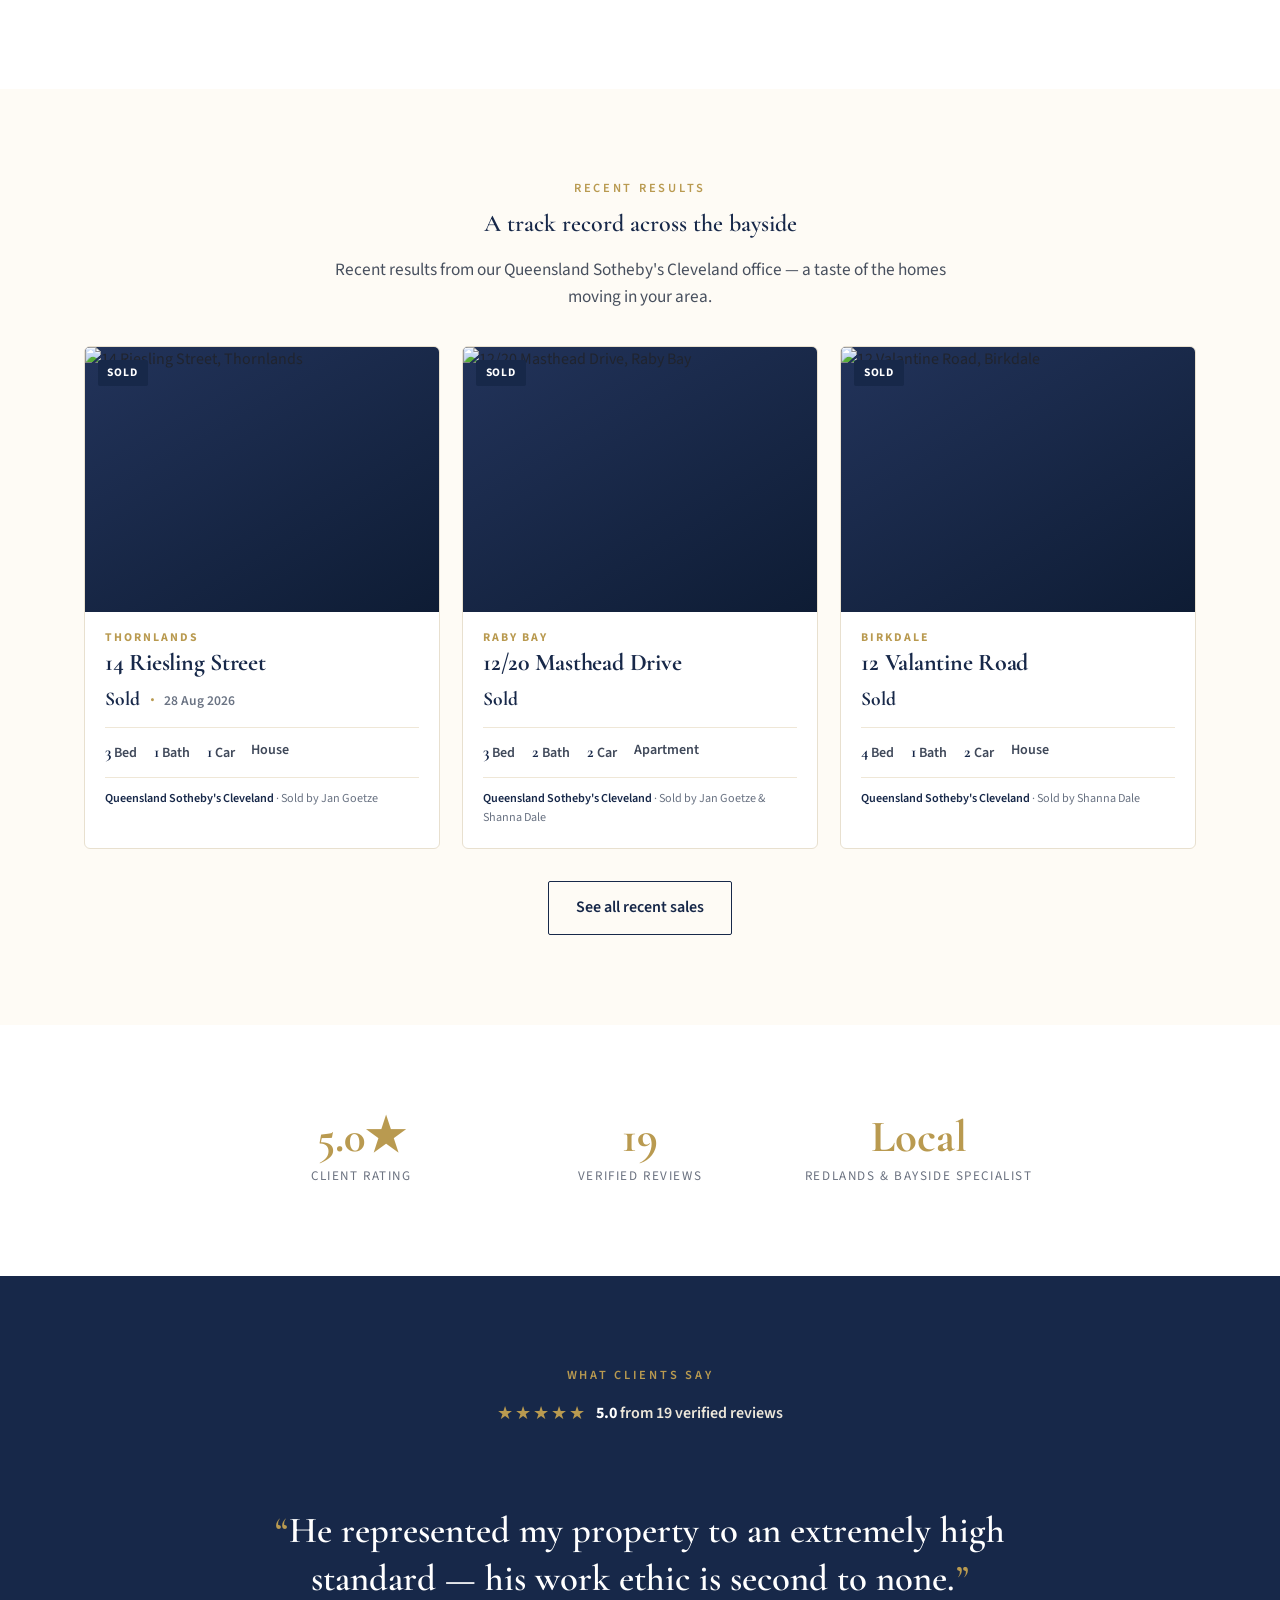
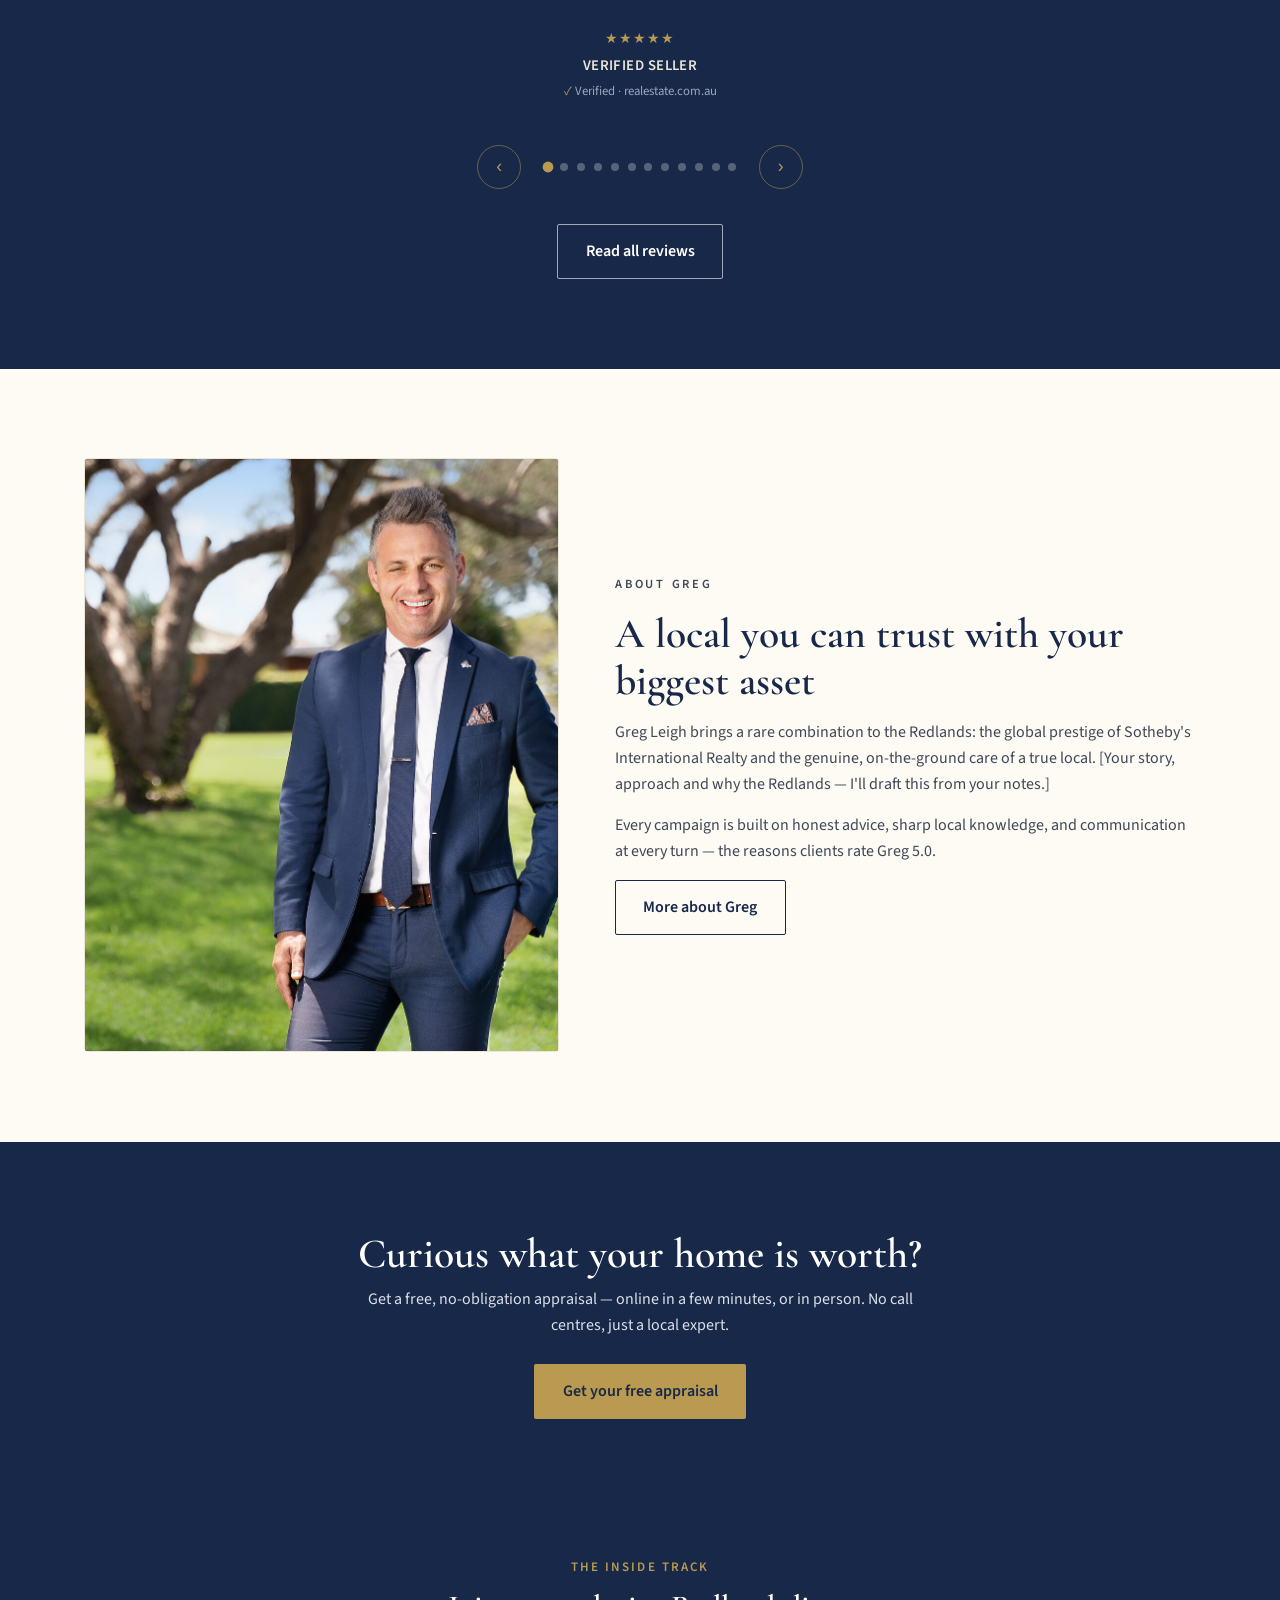
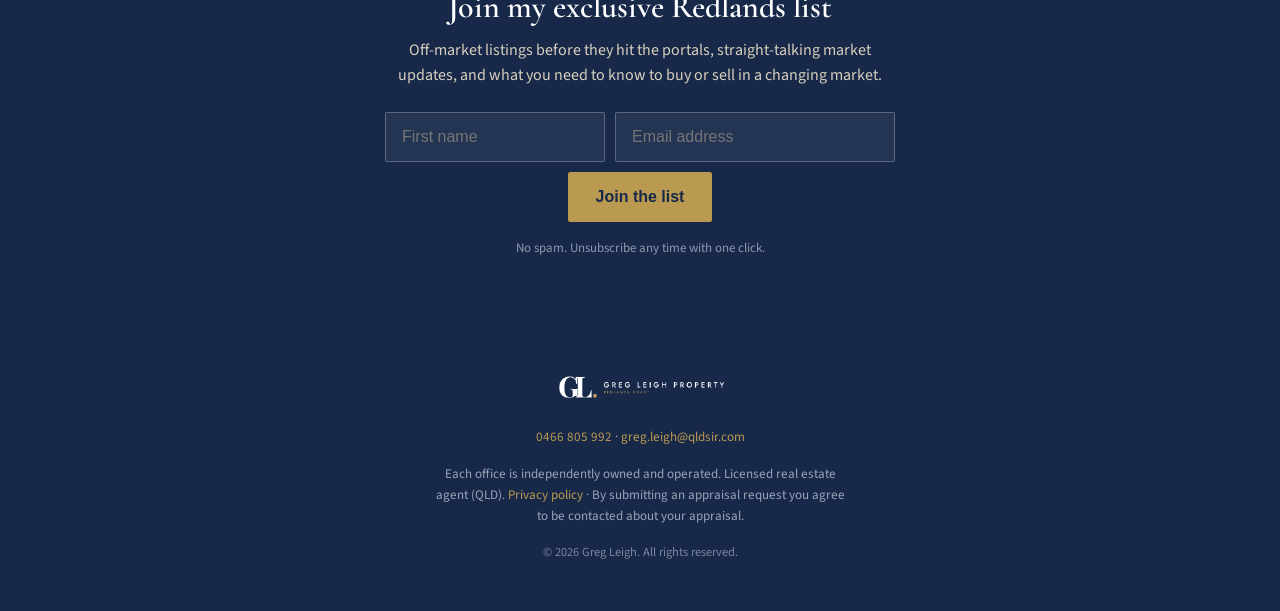
==== commit 2438364e: "80/47 Freshwater: price shown as Offers above $750,000 Co-Authored-By: Claude Fable 5.2 <noreply@ant" ====
--- a/index.html
+++ b/index.html
@@ -217,7 +217,7 @@
           </a>
           <div class="card__body">
             <div class="card__suburb">Thornlands</div>
-            <div class="card__result">Open Saturday · 14 Nov, 10:30 &ndash; 11:00am</div>
+            <div class="card__result">Offers above $750,000 · Open Sat 14 Nov, 10:30 &ndash; 11:00am</div>
             <p class="card__desc">A three-bed, two-bath townhouse in Bayside Vista — resort pool and BBQ pavilion, without the maintenance, and a dog park just outside the grounds. Photography and video tour now live. Private viewings by request.</p>
             <a class="btn btn--outline" href="listings.html#freshwater" style="margin-top:.3rem">Register your interest →</a>
           </div>
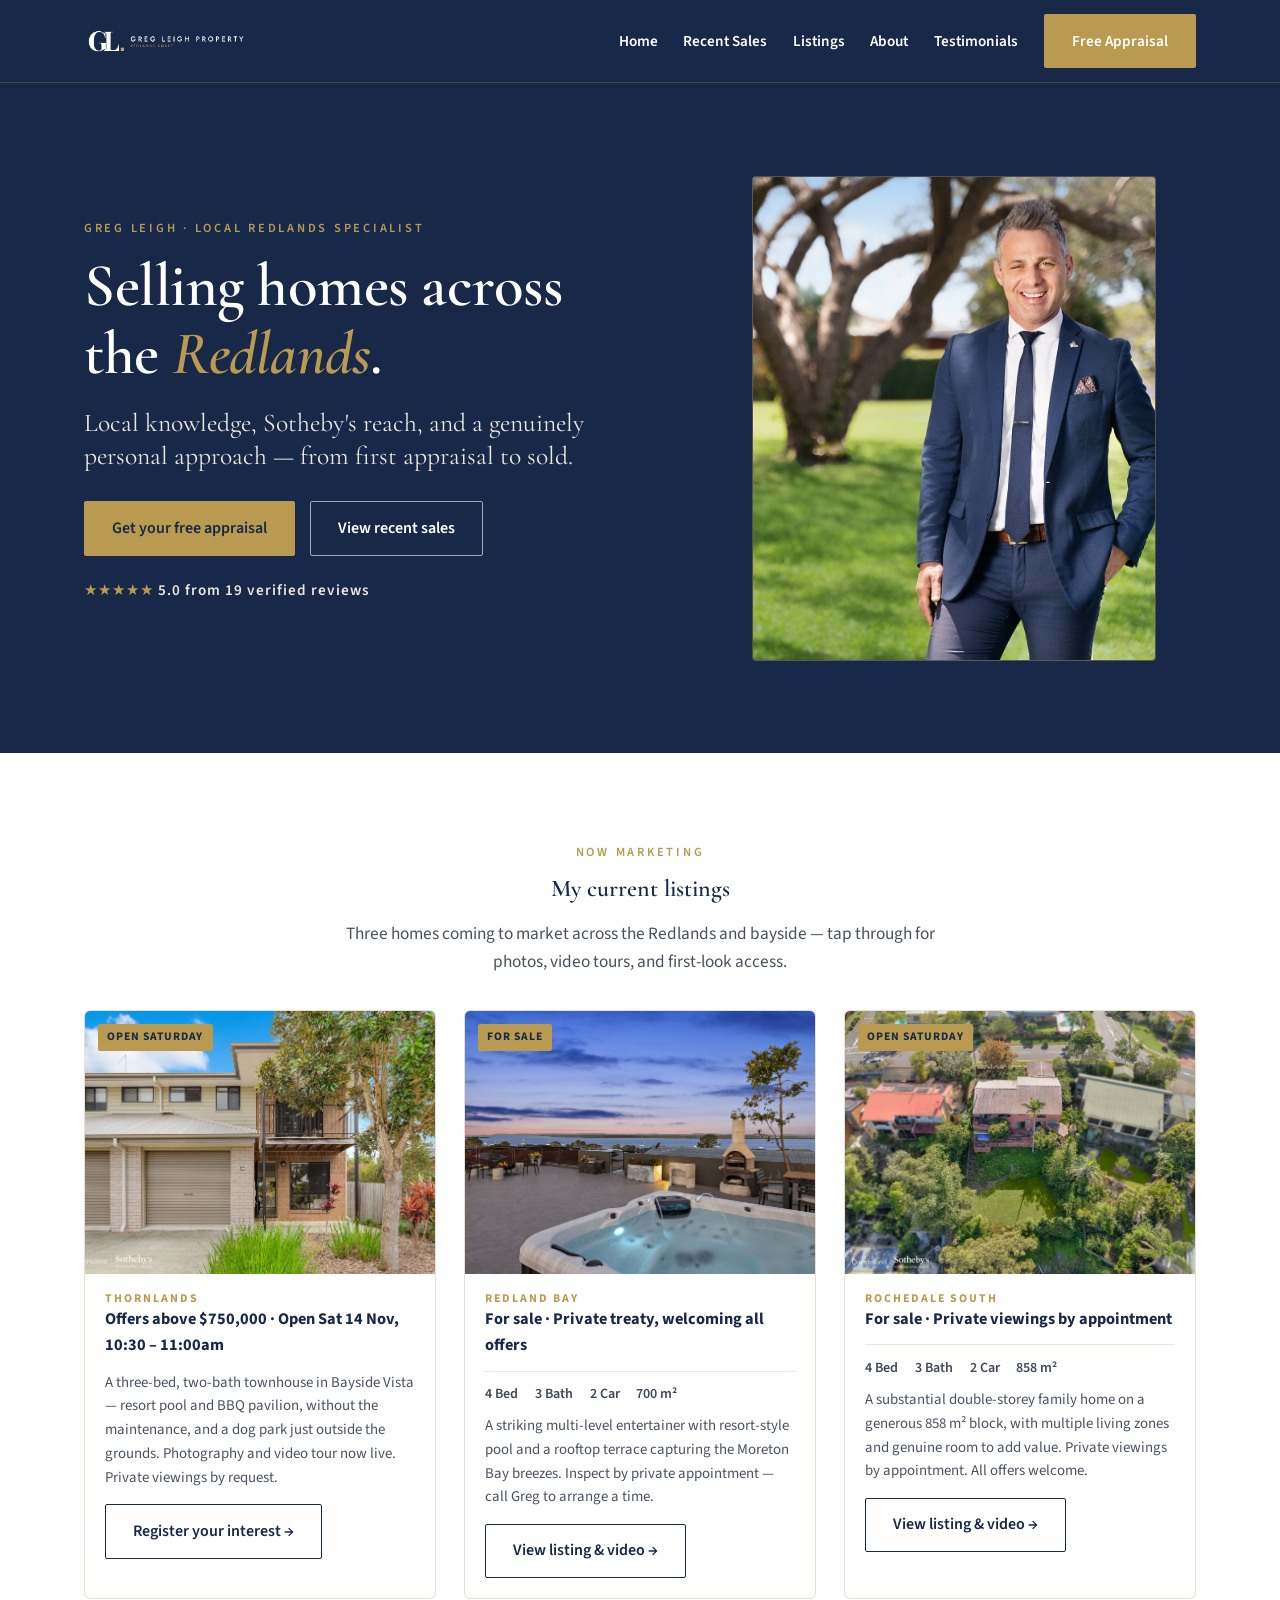
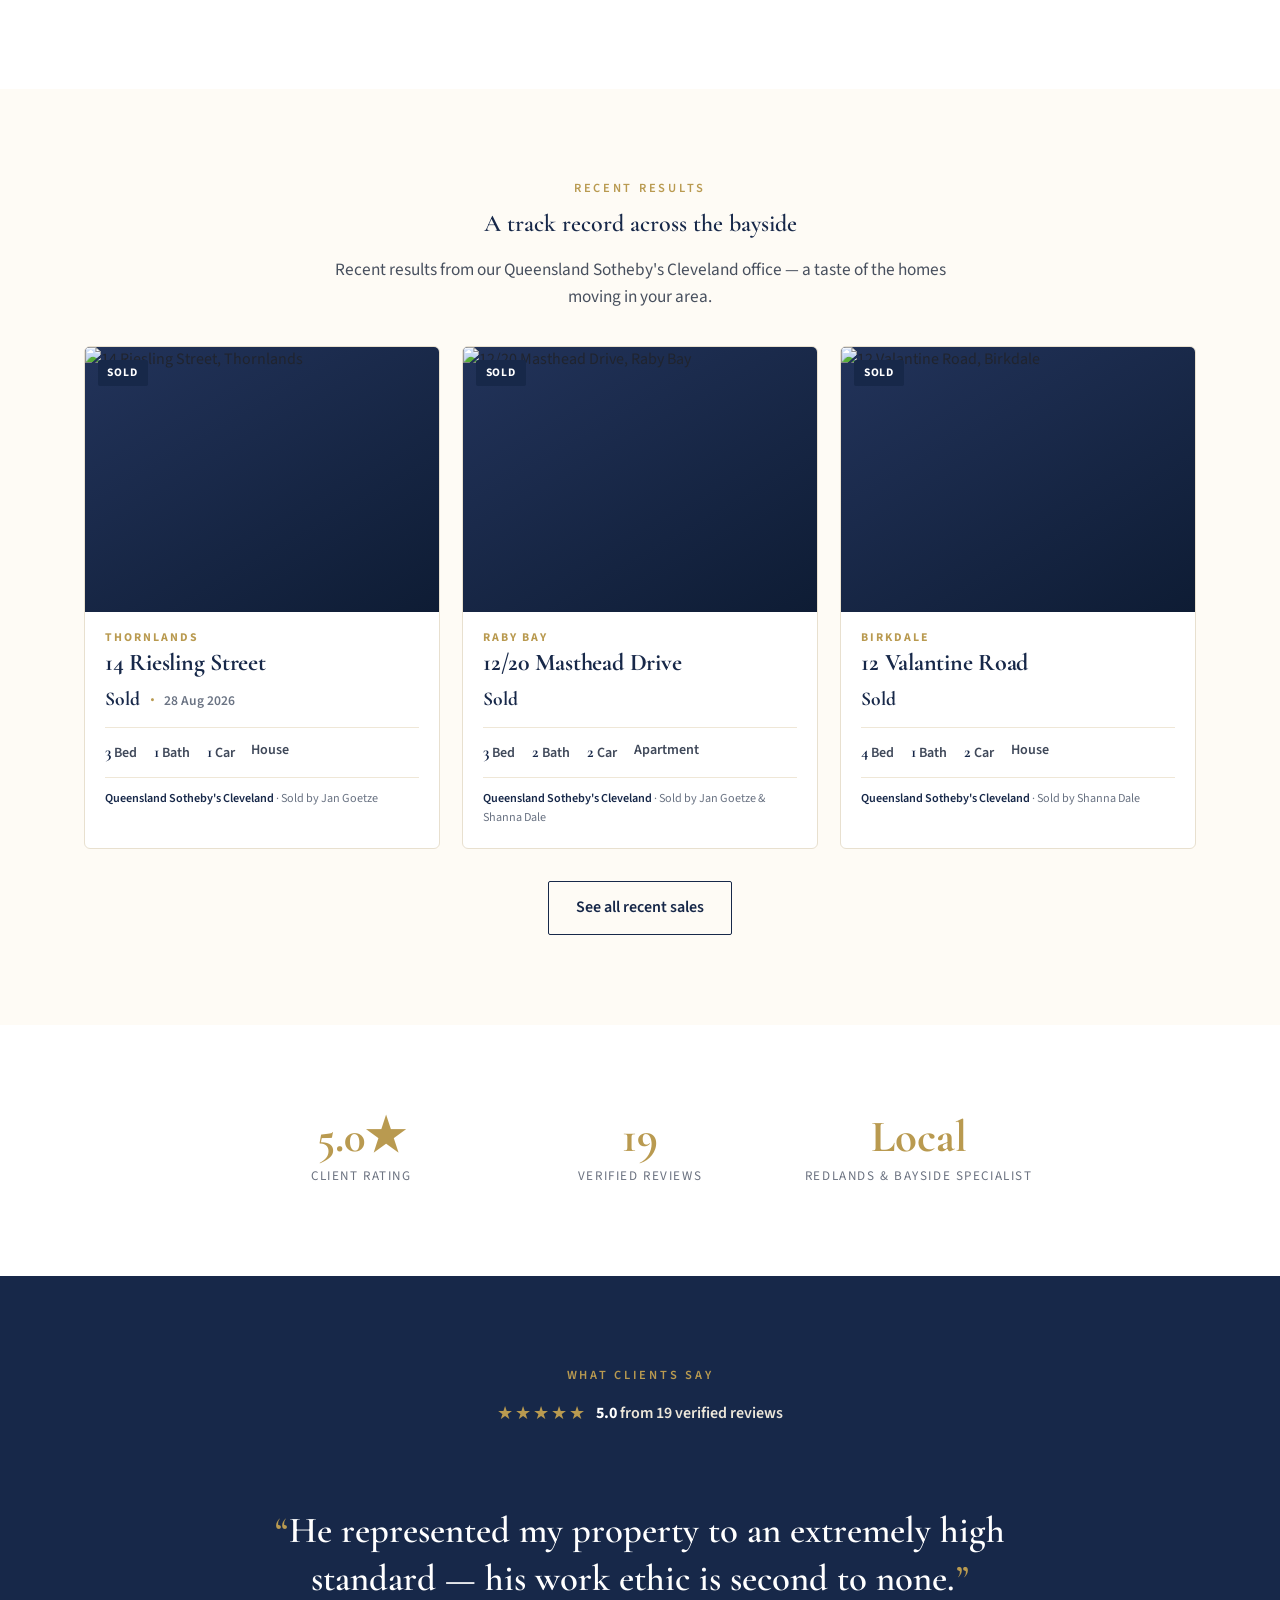
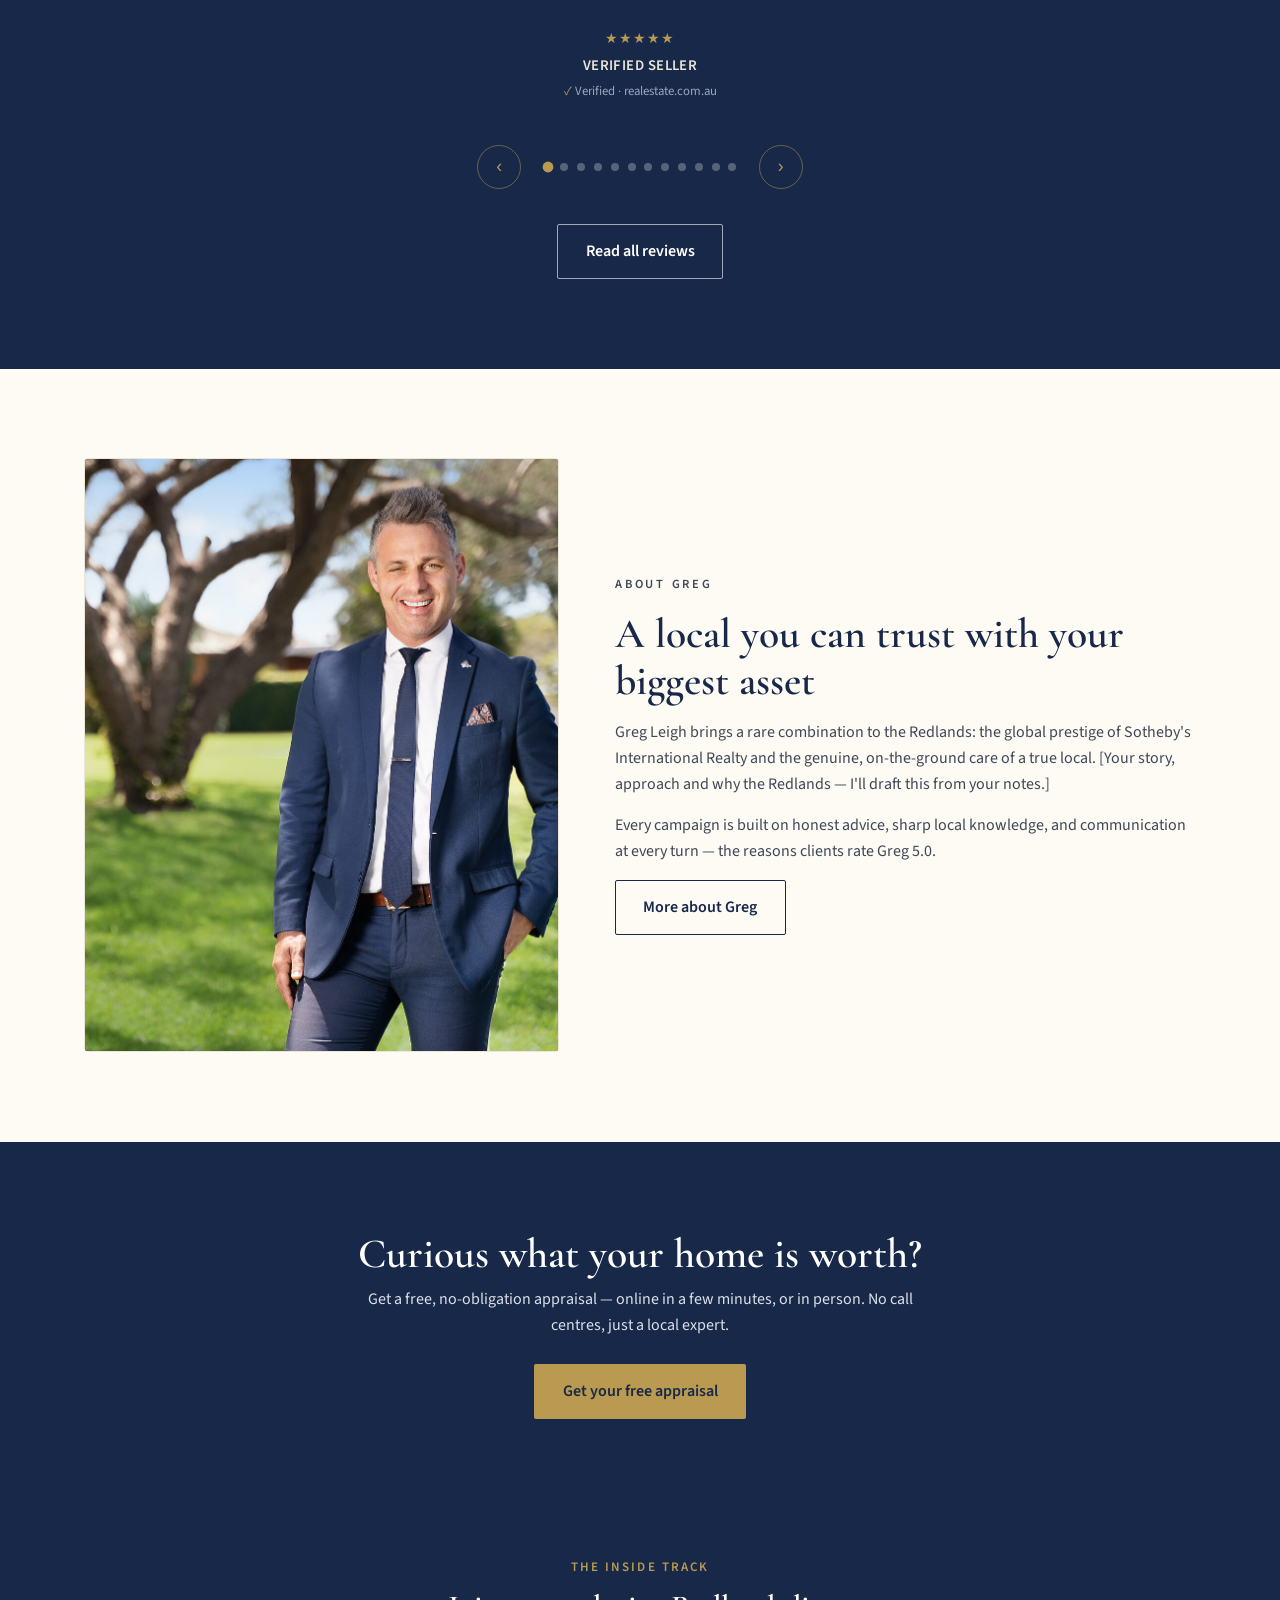
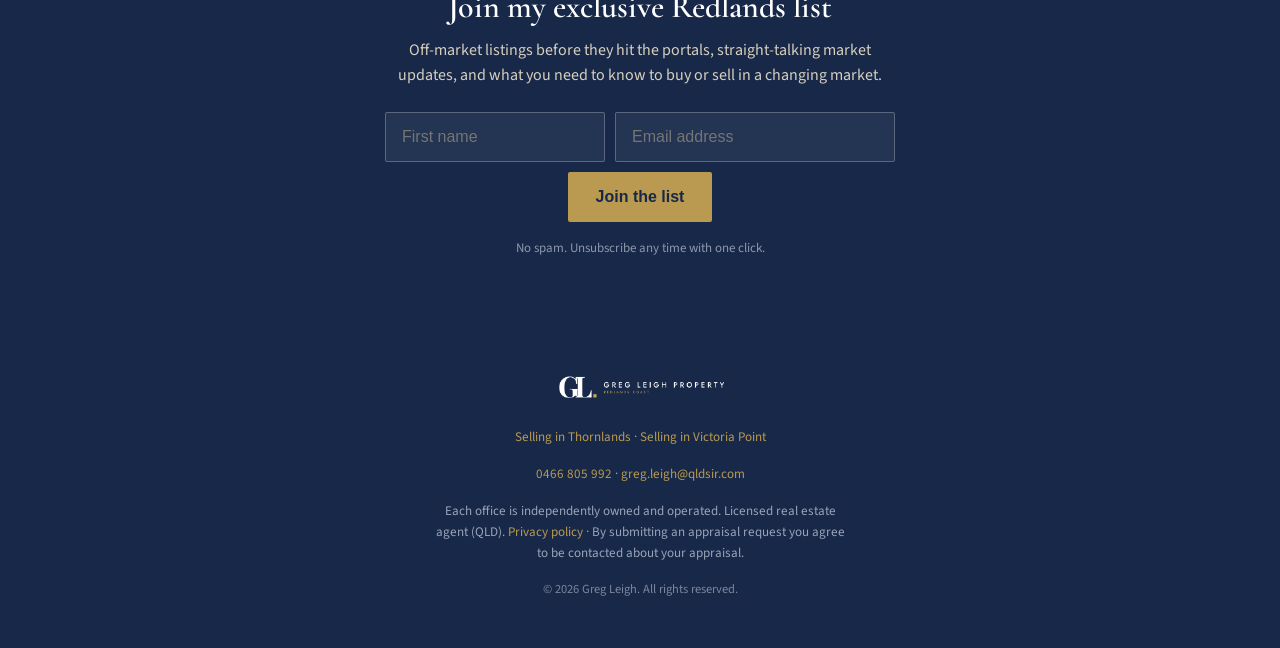
==== commit 4beddc6f: "AI search visibility (Phase 5): Thornlands + Victoria Point seller Q&A pages, RealEstateAgent/Person" ====
--- a/index.html
+++ b/index.html
@@ -29,121 +29,169 @@
   <script type="application/ld+json">
 {
   "@context": "https://schema.org",
-  "@type": "RealEstateAgent",
-  "@id": "https://gregleighproperty.com.au/#agent",
-  "name": "Greg Leigh",
-  "description": "Licensed real estate agent with Queensland Sotheby's International Realty, selling homes across the Redlands.",
-  "url": "https://gregleighproperty.com.au/",
-  "image": "https://gregleighproperty.com.au/assets/brand/og-share.jpg",
-  "telephone": "+61466805992",
-  "email": "greg.leigh@qldsir.com",
-  "priceRange": "$$$",
-  "areaServed": [
+  "@graph": [
     {
-      "@type": "City",
-      "name": "Cleveland"
+      "@type": "RealEstateAgent",
+      "@id": "https://gregleighproperty.com.au/#agent",
+      "name": "Greg Leigh — Queensland Sotheby's International Realty",
+      "alternateName": "Greg Leigh Property",
+      "description": "Greg Leigh is a real estate agent with Queensland Sotheby's International Realty in Cleveland, selling homes in Thornlands and Victoria Point on the Redlands Coast, Queensland.",
+      "url": "https://gregleighproperty.com.au/",
+      "image": "https://gregleighproperty.com.au/assets/greg-portrait.jpg",
+      "logo": "https://gregleighproperty.com.au/assets/brand/gl-logo-full-rev.png",
+      "telephone": "+61466805992",
+      "email": "greg.leigh@qldsir.com",
+      "priceRange": "$$$",
+      "address": {
+        "@type": "PostalAddress",
+        "addressLocality": "Cleveland",
+        "addressRegion": "QLD",
+        "postalCode": "4163",
+        "addressCountry": "AU"
+      },
+      "areaServed": [
+        {
+          "@type": "Place",
+          "name": "Thornlands QLD 4164",
+          "address": {
+            "@type": "PostalAddress",
+            "addressLocality": "Thornlands",
+            "addressRegion": "QLD",
+            "postalCode": "4164",
+            "addressCountry": "AU"
+          },
+          "containedInPlace": {
+            "@type": "AdministrativeArea",
+            "name": "Redland City, Queensland"
+          }
+        },
+        {
+          "@type": "Place",
+          "name": "Victoria Point QLD 4165",
+          "address": {
+            "@type": "PostalAddress",
+            "addressLocality": "Victoria Point",
+            "addressRegion": "QLD",
+            "postalCode": "4165",
+            "addressCountry": "AU"
+          },
+          "containedInPlace": {
+            "@type": "AdministrativeArea",
+            "name": "Redland City, Queensland"
+          }
+        }
+      ],
+      "employee": {
+        "@id": "https://gregleighproperty.com.au/#greg"
+      },
+      "parentOrganization": {
+        "@type": "Organization",
+        "name": "Queensland Sotheby's International Realty",
+        "url": "https://queenslandsothebysrealty.com/"
+      },
+      "makesOffer": [
+        {
+          "@type": "Offer",
+          "itemOffered": {
+            "@type": "Service",
+            "name": "Free property appraisal",
+            "areaServed": [
+              "Thornlands QLD 4164",
+              "Victoria Point QLD 4165"
+            ]
+          }
+        },
+        {
+          "@type": "Offer",
+          "itemOffered": {
+            "@type": "Service",
+            "name": "Selling by private treaty",
+            "areaServed": [
+              "Thornlands QLD 4164",
+              "Victoria Point QLD 4165"
+            ]
+          }
+        },
+        {
+          "@type": "Offer",
+          "itemOffered": {
+            "@type": "Service",
+            "name": "Auction campaigns",
+            "areaServed": [
+              "Thornlands QLD 4164",
+              "Victoria Point QLD 4165"
+            ]
+          }
+        },
+        {
+          "@type": "Offer",
+          "itemOffered": {
+            "@type": "Service",
+            "name": "Off-market sales",
+            "areaServed": [
+              "Thornlands QLD 4164",
+              "Victoria Point QLD 4165"
+            ]
+          }
+        },
+        {
+          "@type": "Offer",
+          "itemOffered": {
+            "@type": "Service",
+            "name": "Investor and tenanted property sales",
+            "areaServed": [
+              "Thornlands QLD 4164",
+              "Victoria Point QLD 4165"
+            ]
+          }
+        }
+      ],
+      "subjectOf": [
+        {
+          "@type": "WebPage",
+          "url": "https://gregleighproperty.com.au/thornlands",
+          "name": "Selling in Thornlands — questions answered"
+        },
+        {
+          "@type": "WebPage",
+          "url": "https://gregleighproperty.com.au/victoria-point",
+          "name": "Selling in Victoria Point — questions answered"
+        }
+      ],
+      "sameAs": [
+        "https://www.ratemyagent.com.au/real-estate-agent/greg-leigh-ic686/sales/overview",
+        "https://queenslandsothebysrealty.com/team/greg-leigh",
+        "https://www.domain.com.au/real-estate-agent/greg-leigh-1880108",
+        "https://redlandshomevalue.com.au/"
+      ]
     },
     {
-      "@type": "City",
-      "name": "Thornlands"
-    },
-    {
-      "@type": "City",
-      "name": "Victoria Point"
-    },
-    {
-      "@type": "City",
-      "name": "Redland Bay"
-    },
-    {
-      "@type": "City",
-      "name": "Capalaba"
-    },
-    {
-      "@type": "City",
-      "name": "Alexandra Hills"
-    },
-    {
-      "@type": "City",
-      "name": "Birkdale"
-    },
-    {
-      "@type": "City",
-      "name": "Wellington Point"
-    },
-    {
-      "@type": "City",
-      "name": "Ormiston"
-    },
-    {
-      "@type": "City",
-      "name": "Thorneside"
-    },
-    {
-      "@type": "City",
-      "name": "Sheldon"
-    },
-    {
-      "@type": "City",
-      "name": "Mount Cotton"
+      "@type": "Person",
+      "@id": "https://gregleighproperty.com.au/#greg",
+      "name": "Greg Leigh",
+      "jobTitle": "Senior Sales Executive",
+      "worksFor": {
+        "@type": "Organization",
+        "name": "Queensland Sotheby's International Realty"
+      },
+      "image": "https://gregleighproperty.com.au/assets/greg-portrait.jpg",
+      "telephone": "+61466805992",
+      "email": "greg.leigh@qldsir.com",
+      "url": "https://gregleighproperty.com.au/about",
+      "knowsAbout": [
+        "Selling a home in Thornlands",
+        "Selling a home in Victoria Point",
+        "Property appraisals on the Redlands Coast",
+        "Townhouse and body corporate sales",
+        "Investor and tenanted property sales"
+      ],
+      "sameAs": [
+        "https://www.ratemyagent.com.au/real-estate-agent/greg-leigh-ic686/sales/overview",
+        "https://queenslandsothebysrealty.com/team/greg-leigh",
+        "https://www.domain.com.au/real-estate-agent/greg-leigh-1880108",
+        "https://redlandshomevalue.com.au/"
+      ]
     }
-  ],
-  "address": {
-    "@type": "PostalAddress",
-    "addressLocality": "Cleveland",
-    "addressRegion": "QLD",
-    "addressCountry": "AU"
-  },
-  "parentOrganization": {
-    "@type": "Organization",
-    "name": "Queensland Sotheby's International Realty"
-  },
-  "makesOffer": [
-    {
-      "@type": "Offer",
-      "itemOffered": {
-        "@type": "Service",
-        "name": "Property appraisal"
-      }
-    },
-    {
-      "@type": "Offer",
-      "itemOffered": {
-        "@type": "Service",
-        "name": "Home valuation"
-      }
-    },
-    {
-      "@type": "Offer",
-      "itemOffered": {
-        "@type": "Service",
-        "name": "Selling by private treaty"
-      }
-    },
-    {
-      "@type": "Offer",
-      "itemOffered": {
-        "@type": "Service",
-        "name": "Auction campaigns"
-      }
-    },
-    {
-      "@type": "Offer",
-      "itemOffered": {
-        "@type": "Service",
-        "name": "Off-market sales"
-      }
-    },
-    {
-      "@type": "Offer",
-      "itemOffered": {
-        "@type": "Service",
-        "name": "Investor and tenanted property sales"
-      }
-    }
-  ],
-  "sameAs": [
-    "https://redlandshomevalue.com.au/"
   ]
 }
   </script>
@@ -415,6 +463,7 @@
   <footer class="site-footer">
     <div class="footer__inner">
       <img src="assets/brand/gl-logo-full-rev.png" alt="Greg Leigh — Redlands Coast Real Estate" style="height:64px;width:auto;display:inline-block" />
+      <p class="footer__fine"><a href="thornlands">Selling in Thornlands</a> · <a href="victoria-point">Selling in Victoria Point</a></p>
       <p class="footer__fine"><a href="tel:+61466805992">0466 805 992</a> · <a href="mailto:greg.leigh@qldsir.com">greg.leigh@qldsir.com</a></p>
       <p class="footer__fine">Each office is independently owned and operated. Licensed real estate agent (QLD). <a href="https://redlandshomevalue.com.au/#privacy">Privacy policy</a> · By submitting an appraisal request you agree to be contacted about your appraisal.</p>
       <p class="footer__copy">&copy; <span id="year">2026</span> Greg Leigh. All rights reserved.</p>
